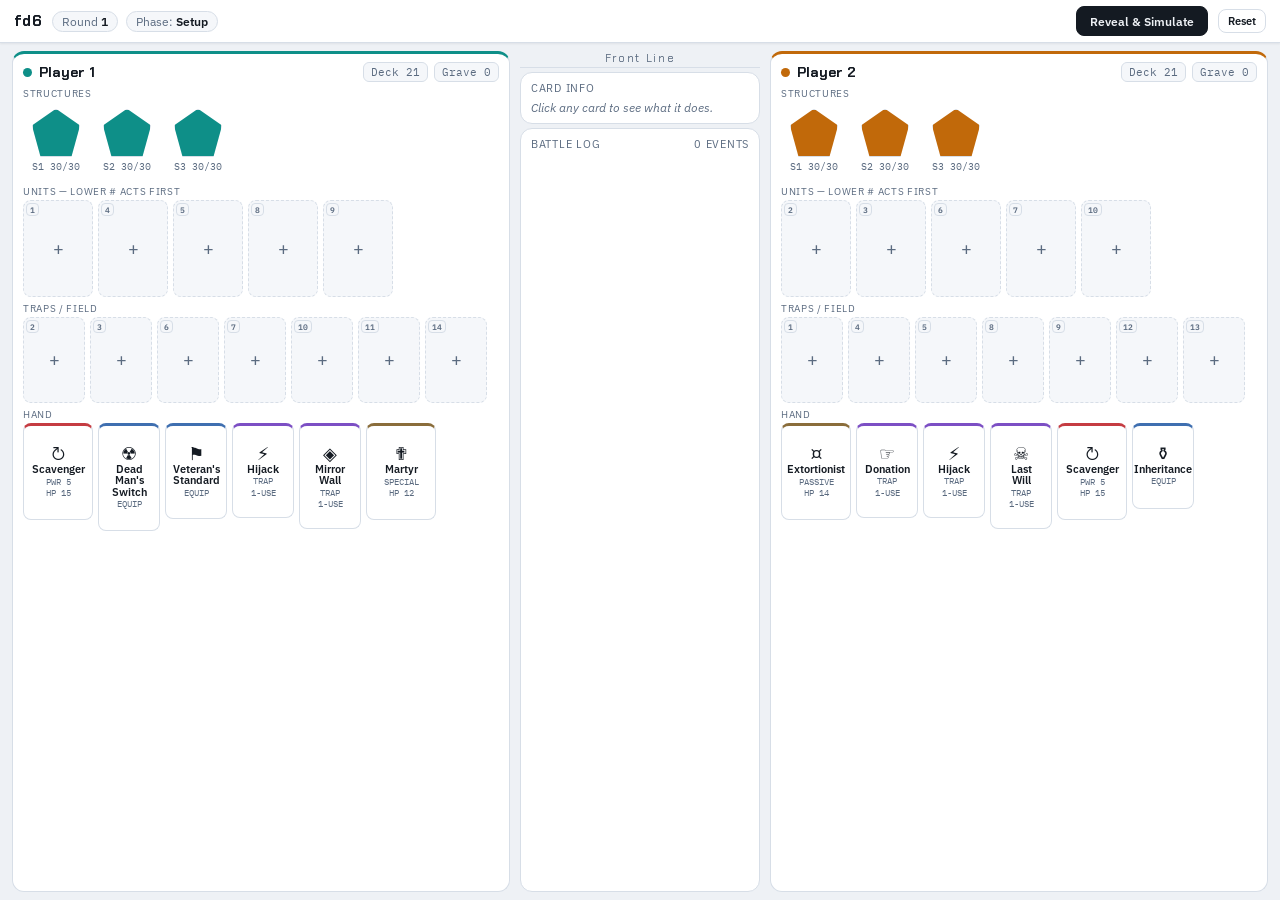
==== index.html @ 65b389ac "wip" ====
<!DOCTYPE html>
<html lang="en">
<head>
<meta charset="UTF-8">
<meta name="viewport" content="width=device-width, initial-scale=1.0">
<title>fd6</title>
<link rel="preconnect" href="https://fonts.gstatic.com" crossorigin>
<link rel="stylesheet" href="https://fonts.googleapis.com/css2?family=Chakra+Petch:wght@500;600;700&family=IBM+Plex+Sans:wght@400;500;600&family=IBM+Plex+Mono:wght@400;500;600&display=swap">
<style>
  :root{
    --bg:#eef1f5; --panel:#ffffff; --panel-2:#f5f7fa; --line:#d7dee7;
    --text:#141a22; --text-dim:#5b6b80;
    --p1:#0e8f88; --p1-bg:#e3f7f5;
    --p2:#c1690a; --p2-bg:#fdf0e2;
    --danger:#c53c42; --heal:#2f9e52; --trap:#7c4fc4;
    --equip:#3f6fb0; --special:#8a6d3b;
    --shadow:0 1px 2px rgba(20,26,34,.07);
    color-scheme: light dark;
  }
  @media (prefers-color-scheme: dark){
    :root:not([data-theme="light"]){
      --bg:#0b0f14; --panel:#121821; --panel-2:#1a2230; --line:#2a3446;
      --text:#e8edf4; --text-dim:#8fa0b8;
      --p1:#4fd1c5; --p1-bg:#12302e;
      --p2:#f0a35a; --p2-bg:#3a2716;
      --danger:#ff7373; --heal:#7ee08a; --trap:#c79bfa;
      --equip:#7fb0ff; --special:#e0b989;
      --shadow:0 1px 3px rgba(0,0,0,.45);
    }
  }
  :root[data-theme="dark"]{
    --bg:#0b0f14; --panel:#121821; --panel-2:#1a2230; --line:#2a3446;
    --text:#e8edf4; --text-dim:#8fa0b8;
    --p1:#4fd1c5; --p1-bg:#12302e;
    --p2:#f0a35a; --p2-bg:#3a2716;
    --danger:#ff7373; --heal:#7ee08a; --trap:#c79bfa;
    --equip:#7fb0ff; --special:#e0b989;
    --shadow:0 1px 3px rgba(0,0,0,.45);
  }

  *{box-sizing:border-box;}
  html,body{ margin:0; padding:0; height:100%; overflow:hidden; }
  body{
    background:var(--bg); color:var(--text);
    font-family:'IBM Plex Sans', system-ui, sans-serif;
    display:flex; flex-direction:column;
  }
  .mono{ font-family:'IBM Plex Mono', ui-monospace, monospace; }
  .display{ font-family:'Chakra Petch', system-ui, sans-serif; }

  button{ font-family:inherit; }
  button:focus-visible, .card:focus-visible, .slot:focus-visible, summary:focus-visible{
    outline:2px solid var(--p1); outline-offset:2px;
  }

  /* ---------- Topbar ---------- */
  .topbar{
    flex:0 0 auto;
    background:var(--panel); border-bottom:1px solid var(--line);
    padding:6px 14px; box-shadow:var(--shadow);
  }
  .topbar-inner{
    max-width:1300px; margin:0 auto; display:flex; align-items:center;
    gap:10px; flex-wrap:wrap;
  }
  .brand{ font-family:'Chakra Petch',sans-serif; font-weight:700; font-size:.95rem; letter-spacing:.02em; white-space:nowrap; }
  .brand small{ display:none; }
  .status{ display:flex; align-items:center; gap:8px; flex-wrap:wrap; font-size:.72rem; color:var(--text-dim); }
  .status b{ color:var(--text); font-weight:600; }
  .pill{
    border:1px solid var(--line); border-radius:999px; padding:2px 9px;
    background:var(--panel-2); white-space:nowrap;
  }
  .progress-wrap{ width:100px; height:5px; border-radius:999px; background:var(--panel-2); border:1px solid var(--line); overflow:hidden; }
  .progress-fill{ height:100%; background:linear-gradient(90deg,var(--p1),var(--p2)); width:0%; transition:width .12s linear; }
  .spacer{ flex:1 1 auto; }
  .btn{
    font-weight:600; font-size:.78rem; padding:6px 13px; border-radius:8px;
    border:1px solid var(--line); background:var(--panel-2); color:var(--text); cursor:pointer;
  }
  .btn:hover:not(:disabled){ border-color:var(--p1); }
  .btn:disabled{ opacity:.5; cursor:default; }
  .btn.primary{ background:var(--text); color:var(--bg); border-color:var(--text); }
  .btn.ghost{ background:transparent; }
  .btn.small{ padding:4px 9px; font-size:.68rem; }

  /* ---------- Layout ---------- */
  .battlefield{
    flex:1 1 auto; min-height:0; max-width:1300px; width:100%; margin:0 auto;
    padding:8px 12px; display:flex; gap:10px;
  }

  .panel{
    flex:1 1 0; min-width:0; min-height:0;
    background:var(--panel); border:1px solid var(--line); border-radius:12px;
    padding:8px 10px; display:flex; flex-direction:column; gap:5px;
    border-top:3px solid var(--line); overflow:hidden;
  }
  .panel.p1{ border-top-color:var(--p1); }
  .panel.p2{ border-top-color:var(--p2); }

  .panel-head{ flex:0 0 auto; position:relative; display:flex; align-items:center; justify-content:space-between; gap:8px; }
  .panel-title{ font-family:'Chakra Petch',sans-serif; font-weight:700; font-size:.88rem; display:flex; align-items:center; gap:7px; }
  .dot{ width:9px; height:9px; border-radius:50%; display:inline-block; flex:0 0 auto; }
  .panel.p1 .dot{ background:var(--p1); } .panel.p2 .dot{ background:var(--p2); }
  .pile-pills{ display:flex; gap:6px; font-size:.68rem; }
  .pile-pill{ border:1px solid var(--line); border-radius:6px; padding:2px 7px; background:var(--panel-2); cursor:pointer; color:var(--text-dim); }
  .pile-pill:hover{ color:var(--text); }
  .grave-list{
    position:absolute; top:100%; right:0; margin-top:4px; z-index:15;
    display:flex; flex-wrap:wrap; gap:4px; max-width:200px;
    background:var(--panel); border:1px solid var(--line); border-radius:8px;
    padding:6px; box-shadow:var(--shadow);
  }
  .grave-chip{ width:20px; height:20px; display:flex; align-items:center; justify-content:center; border-radius:4px; background:var(--panel-2); border:1px solid var(--line); opacity:.7; font-size:.85rem; }

  /* Cards are sized by width (see --card-w / --trap-w), so each section is as tall as its content.
     The hand takes whatever height is left and wraps onto more lines instead of scrolling sideways. */
  .panel{ --card-w:70px; --trap-w:62px; --structure-w:66px; }
  .section{ flex:0 0 auto; display:flex; flex-direction:column; gap:2px; }
  .sec-hand{ flex:1 1 auto; min-height:0; }
  .row-label{ flex:0 0 auto; font-size:.6rem; text-transform:uppercase; letter-spacing:.07em; color:var(--text-dim); }
  .row{ display:flex; flex-wrap:wrap; align-items:flex-start; align-content:flex-start; gap:5px; }
  .row.hand-row{ flex:1 1 auto; min-height:0; overflow-y:auto; }
  /* Traps / Field always holds exactly 7 slots: shrink them to fit the row rather than scroll. */
  .row.zone-row{ flex-wrap:nowrap; }
  .row.zone-row > .card, .row.zone-row > .slot{ flex:1 1 0; min-width:0; max-width:var(--trap-w); }

  /* structures */
  .structure{ width:var(--structure-w); aspect-ratio:.85; display:flex; flex-direction:column; align-items:center; justify-content:center; gap:3px; }
  .structure-shape{
    position:relative; height:62%; aspect-ratio:1;
    clip-path:polygon(50% 0%, 100% 35%, 82% 100%, 18% 100%, 0% 35%);
    background:var(--panel-2); overflow:hidden; border:1px solid var(--line);
  }
  .panel.p1 .structure-fill{ background:var(--p1); }
  .panel.p2 .structure-fill{ background:var(--p2); }
  .structure-fill{ position:absolute; left:0; right:0; bottom:0; transition:height .3s ease; }
  .structure.dead .structure-shape{ opacity:.3; }
  .structure-hp{ font-size:clamp(7px,1.15vh,10px); color:var(--text-dim); white-space:nowrap; }
  .structure.dead .structure-hp{ color:var(--danger); font-weight:600; }

  /* slots + cards */
  .slot{
    width:var(--card-w); aspect-ratio:.72; border-radius:8px; border:1.5px dashed var(--line);
    display:flex; align-items:center; justify-content:center; color:var(--text-dim);
    font-size:1.1rem; cursor:default; background:var(--panel-2); flex:0 0 auto; position:relative;
  }
  .prio-badge{
    position:absolute; top:2px; left:2px; min-width:13px; height:13px; padding:0 3px; border-radius:4px;
    font-size:8px; font-weight:600; line-height:13px; text-align:center;
    background:var(--panel-2); border:1px solid var(--line); color:var(--text-dim); z-index:2;
  }
  .card .prio-badge{ background:var(--bg); }
  .slot.trap-slot{ width:var(--trap-w); }
  .slot.valid-target{ border-color:var(--p1); background:var(--p1-bg); cursor:pointer; color:var(--p1); }
  .panel.p2 .slot.valid-target{ border-color:var(--p2); background:var(--p2-bg); color:var(--p2); }

  .card{
    width:var(--card-w); aspect-ratio:.72; flex:0 0 auto; border-radius:8px; border:1.5px solid var(--line);
    background:var(--panel); padding:4% 3%; display:flex; flex-direction:column;
    align-items:center; justify-content:flex-start; gap:2%; text-align:center; cursor:pointer; position:relative; user-select:none;
    transition:transform .12s ease, box-shadow .12s ease;
  }
  .card.trap-card{ width:var(--trap-w); }
  .card.cattack{ border-top:3px solid var(--danger); }
  .card.cheal{ border-top:3px solid var(--heal); }
  .card.ctrap{ border-top:3px solid var(--trap); }
  .card.cequip{ border-top:3px solid var(--equip); }
  .card.cspecial{ border-top:3px solid var(--special); }
  .card .icon{ font-size:clamp(11px,2vh,18px); line-height:1; }
  .card .name{ font-size:clamp(7px,1.35vh,10.5px); font-weight:600; line-height:1.1; }
  .card .stat{ font-size:clamp(6px,1.05vh,9px); color:var(--text-dim); line-height:1.15; }
  .card.selectable:hover{ transform:translateY(-3px); box-shadow:var(--shadow); }
  .card.is-selected{ transform:translateY(-5px); box-shadow:0 3px 10px rgba(0,0,0,.15); }
  .panel.p1 .card.is-selected{ border-color:var(--p1); box-shadow:0 0 0 2px var(--p1-bg), 0 3px 10px rgba(0,0,0,.1); }
  .panel.p2 .card.is-selected{ border-color:var(--p2); box-shadow:0 0 0 2px var(--p2-bg), 0 3px 10px rgba(0,0,0,.1); }
  .card.placed{ cursor:pointer; }
  .card.dim{ opacity:.55; }
  .card.valid-target{ box-shadow:0 0 0 2px var(--p1) inset; }
  .panel.p2 .card.valid-target{ box-shadow:0 0 0 2px var(--p2) inset; }
  .card.next-actor{ animation:next-pulse 1.1s ease-in-out infinite; }
  .panel.p1 .card.next-actor{ --next-color:var(--p1); }
  .panel.p2 .card.next-actor{ --next-color:var(--p2); }
  @keyframes next-pulse{
    0%,100%{ box-shadow:0 0 0 2px var(--next-color); }
    50%{ box-shadow:0 0 0 4px var(--next-color), 0 0 12px var(--next-color); }
  }
  .next-tag{
    position:absolute; bottom:3px; left:50%; transform:translateX(-50%);
    font-family:'Chakra Petch',sans-serif; font-weight:700; font-size:7px; letter-spacing:.08em;
    padding:1px 5px; border-radius:999px; background:var(--next-color); color:var(--bg); z-index:2;
  }
  .next-pill.p1{ border-color:var(--p1); color:var(--p1); } .next-pill.p1 b{ color:var(--p1); }
  .next-pill.p2{ border-color:var(--p2); color:var(--p2); } .next-pill.p2 b{ color:var(--p2); }
  .activate-btn{
    font-family:'Chakra Petch',sans-serif; font-weight:700; font-size:clamp(7px,1.15vh,9px); letter-spacing:.06em; text-transform:uppercase;
    padding:1px 7px; border-radius:999px; border:1px solid var(--text); background:var(--text); color:var(--bg);
    cursor:pointer; line-height:1.3; z-index:2; animation:next-pulse 1.4s ease-in-out infinite; --next-color:var(--special);
  }
  .activate-btn:hover{ filter:brightness(1.15); }
  .equip-badge{
    position:absolute; top:2px; right:2px; width:14px; height:14px; border-radius:50%;
    background:var(--equip); color:#fff; font-size:9px; display:flex; align-items:center;
    justify-content:center; line-height:1; z-index:2;
  }

  .hp-bar{ width:100%; height:3px; border-radius:999px; background:var(--panel-2); overflow:hidden; margin-top:1px; flex:0 0 auto; }
  .hp-fill{ height:100%; background:var(--heal); transition:width .2s ease; }
  .hp-fill.low{ background:var(--danger); }
  .charge-bar{ width:100%; height:2.5px; border-radius:999px; background:var(--panel-2); overflow:hidden; flex:0 0 auto; }
  .panel.p1 .charge-fill{ background:var(--p1); }
  .panel.p2 .charge-fill{ background:var(--p2); }
  .charge-fill{ height:100%; width:0%; }

  /* center column */
  .center-col{ flex:0 0 clamp(170px,20vw,240px); min-height:0; display:flex; flex-direction:column; gap:4px; }
  .center-label{
    flex:0 0 auto; text-align:center; font-family:'Chakra Petch',sans-serif; font-size:.68rem;
    color:var(--text-dim); letter-spacing:.15em; padding-bottom:2px; border-bottom:1px solid var(--line);
  }

  /* card inspector */
  .inspector{
    flex:0 0 auto; background:var(--panel); border:1px solid var(--line); border-radius:12px;
    padding:8px 10px; display:flex; flex-direction:column; gap:5px; font-size:.74rem;
  }
  .inspector-head{ display:flex; justify-content:space-between; align-items:center; font-size:.66rem; text-transform:uppercase; letter-spacing:.07em; color:var(--text-dim); }
  .inspector-empty{ color:var(--text-dim); font-size:.72rem; font-style:italic; }
  .inspector-title{ display:flex; align-items:center; gap:8px; }
  .inspector-icon{ font-size:1.4rem; line-height:1; width:1.6rem; text-align:center; }
  .inspector-name{ font-family:'Chakra Petch',sans-serif; font-weight:700; font-size:.95rem; line-height:1.1; }
  .inspector-type{ font-size:.62rem; text-transform:uppercase; letter-spacing:.08em; color:var(--text-dim); }
  .inspector.cattack .inspector-type{ color:var(--danger); }
  .inspector.cheal .inspector-type{ color:var(--heal); }
  .inspector.ctrap .inspector-type{ color:var(--trap); }
  .inspector.cequip .inspector-type{ color:var(--equip); }
  .inspector.cspecial .inspector-type{ color:var(--special); }
  .inspector-stats{ display:flex; flex-wrap:wrap; gap:4px; }
  .inspector-stat{ font-size:.66rem; padding:2px 6px; border-radius:999px; background:var(--panel-2); border:1px solid var(--line); }
  .inspector-effect{ line-height:1.35; }
  .inspector-live{ border-top:1px dashed var(--line); padding-top:5px; color:var(--text-dim); font-size:.68rem; line-height:1.35; }
  .inspector-close{ background:none; border:none; color:var(--text-dim); cursor:pointer; font-size:.8rem; padding:0 2px; line-height:1; }
  .inspector-close:hover{ color:var(--text); }
  .grave-chip{ cursor:pointer; }

  /* log */
  .log-panel{
    flex:1 1 auto; min-height:0;
    background:var(--panel); border:1px solid var(--line); border-radius:12px;
    padding:8px 10px; display:flex; flex-direction:column; gap:4px;
  }
  .log-head{ flex:0 0 auto; display:flex; justify-content:space-between; align-items:center; font-size:.66rem; text-transform:uppercase; letter-spacing:.07em; color:var(--text-dim); }
  .log-body{ flex:1 1 auto; min-height:0; overflow-y:auto; display:flex; flex-direction:column; gap:3px; font-size:.72rem; }
  .log-line{ padding:1px 0; }
  .log-line.attack{ color:var(--danger); }
  .log-line.heal{ color:var(--heal); }
  .log-line.trap{ color:var(--trap); font-weight:600; }
  .log-line.destroy{ color:var(--text-dim); font-style:italic; }
  .log-line.idle{ color:var(--text-dim); opacity:.75; }
  .log-line.meta{ color:var(--text-dim); border-top:1px dashed var(--line); padding-top:4px; margin-top:2px; }
  .log-line.win{ color:var(--text); font-weight:700; }
  .log-line .t{ color:var(--text-dim); margin-right:4px; }

  .overlay{
    position:fixed; inset:0; background:rgba(11,15,20,.55); display:flex;
    align-items:center; justify-content:center; z-index:50; padding:16px;
  }
  .overlay-card{
    background:var(--panel); border:1px solid var(--line); border-radius:14px;
    padding:28px 24px; text-align:center; max-width:340px; box-shadow:0 10px 40px rgba(0,0,0,.3);
  }
  .overlay-card h2{ font-family:'Chakra Petch',sans-serif; margin:0 0 6px; font-size:1.4rem; }
  .overlay-card p{ color:var(--text-dim); margin:0 0 16px; font-size:.85rem; }

  [hidden]{ display:none !important; }

  @media (max-width:760px){
    html,body{ overflow-y:auto; }
    .battlefield{ flex-direction:column; overflow-y:auto; }
    .panel{ flex:0 0 auto; max-height:none; }
    .row.hand-row{ overflow-y:visible; }
    .center-col{ flex:0 0 auto; order:3; height:320px; }
  }
</style>
</head>
<body>

<header class="topbar">
  <div class="topbar-inner">
    <div class="brand">fd6<small>hotseat TCG battle-sim prototype</small></div>
    <div class="status">
      <span class="pill">Round <b id="roundLabel">1</b></span>
      <span class="pill" id="phasePill">Phase: <b id="phaseLabel">Setup</b></span>
      <span class="pill mono" id="tickPill" hidden>Tick <b id="tickLabel">0</b>/60</span>
      <span class="pill next-pill" id="nextPill" hidden>Next: <b id="nextLabel"></b></span>
      <div class="progress-wrap" id="progressWrap" hidden><div class="progress-fill" id="progressFill"></div></div>
    </div>
    <div class="spacer"></div>
    <button class="btn primary" id="mainActionBtn">Reveal &amp; Simulate</button>
    <button class="btn ghost small" id="resetBtn">Reset</button>
  </div>
</header>

<div class="battlefield">
  <div class="panel p1" id="panel-0">
    <div class="panel-head">
      <div class="panel-title"><span class="dot"></span><span id="name-0"></span></div>
      <div class="pile-pills">
        <span class="pile-pill mono" id="deck-0"></span>
        <span class="pile-pill mono" id="grave-0"></span>
      </div>
      <div id="graveList-0" class="grave-list" hidden></div>
    </div>
    <div class="section sec-structures">
      <div class="row-label">Structures</div>
      <div class="row" id="structures-0"></div>
    </div>
    <div class="section sec-units">
      <div class="row-label">Units</div>
      <div class="row" id="units-0"></div>
    </div>
    <div class="section sec-traps">
      <div class="row-label">Traps / Field</div>
      <div class="row zone-row" id="traps-0"></div>
    </div>
    <div class="section sec-hand">
      <div class="row-label">Hand</div>
      <div class="row hand-row" id="hand-0"></div>
    </div>
  </div>

  <div class="center-col">
    <div class="center-label">Front Line</div>
    <div class="inspector" id="inspector">
      <div class="inspector-head"><span>Card Info</span><button class="inspector-close" id="inspectorClose" title="Clear" hidden>✕</button></div>
      <div id="inspectorBody"><div class="inspector-empty">Click any card to see what it does.</div></div>
    </div>
    <div class="log-panel">
      <div class="log-head"><span>Battle Log</span><span id="logCount">0 events</span></div>
      <div class="log-body" id="logBody"></div>
    </div>
  </div>

  <div class="panel p2" id="panel-1">
    <div class="panel-head">
      <div class="panel-title"><span class="dot"></span><span id="name-1"></span></div>
      <div class="pile-pills">
        <span class="pile-pill mono" id="deck-1"></span>
        <span class="pile-pill mono" id="grave-1"></span>
      </div>
      <div id="graveList-1" class="grave-list" hidden></div>
    </div>
    <div class="section sec-structures">
      <div class="row-label">Structures</div>
      <div class="row" id="structures-1"></div>
    </div>
    <div class="section sec-units">
      <div class="row-label">Units</div>
      <div class="row" id="units-1"></div>
    </div>
    <div class="section sec-traps">
      <div class="row-label">Traps / Field</div>
      <div class="row zone-row" id="traps-1"></div>
    </div>
    <div class="section sec-hand">
      <div class="row-label">Hand</div>
      <div class="row hand-row" id="hand-1"></div>
    </div>
  </div>
</div>

<div class="overlay" id="overlay" hidden>
  <div class="overlay-card">
    <h2 id="overlayTitle">Player 1 Wins</h2>
    <p id="overlaySub">All of Player 2's structures have fallen.</p>
    <button class="btn primary" id="overlayNewGame">New Game</button>
  </div>
</div>

<div class="overlay" id="choiceOverlay" hidden>
  <div class="overlay-card">
    <h2 id="choiceTitle">Choice</h2>
    <p id="choiceMessage"></p>
    <div id="choiceOptions" style="display:flex; flex-direction:column; gap:8px;"></div>
  </div>
</div>

<script>
(function(){
  "use strict";

  var CARD_DEFS = {
    attacker: { key:'attacker', type:'unit', unitType:'attacker', name:'Striker', icon:'⚔', power:10, hp:20, cooldown:20,
      effect:'Every 20 ticks, hits the nearest enemy unit, or a structure if none remain, for 10.' },
    healer:   { key:'healer',   type:'unit', unitType:'healer',   name:'Medic',   icon:'✚', heal:10,  hp:15, cooldown:20,
      effect:'Every 20 ticks, heals whichever own structure or unit is most wounded (by %) for 10.' },
    mirror:   { key:'mirror',   type:'trap', manualArm:true,      name:'Mirror Wall', icon:'◈',
      effect:'Dormant until you activate it during the battle. Once active, negates the next enemy attack on your side and destroys the unit that made it.' },

    gravedigger:  { key:'gravedigger',  type:'unit', unitType:'special', name:'Gravedigger',  icon:'Ω', hp:16, cooldown:20, startCharges:1, usesCharges:true,
      effect:'1 charge. When spent, fires once for every card in your graveyard, 4 damage each.' },
    undertaker:   { key:'undertaker',   type:'unit', unitType:'special', name:'Undertaker',   icon:'⛧', hp:14, cooldown:Infinity, usesCharges:true, activatable:true, activateCost:2,
      effect:'Gains 1 charge whenever one of your units dies. Activate whenever you like: spend 2 charges to return a unit card from your graveyard to hand.' },
    predator:     { key:'predator',     type:'unit', unitType:'attacker', name:'Predator',    icon:'♦', power:16, hp:18, cooldown:20,
      effect:'Powerful attacker (16 power). When it dies, its death throes hit every other unit on your side for 5.' },
    extortionist: { key:'extortionist', type:'unit', unitType:'passive', name:'Extortionist', icon:'¤', hp:14, cooldown:Infinity,
      effect:'Whenever the opponent activates a trap, continuous, or special ability, choose one of your cards to gain 1 charge.' },
    bodyguard:    { key:'bodyguard',    type:'unit', unitType:'passive', name:'Bodyguard',    icon:'⛨', hp:22, cooldown:Infinity,
      effect:'May redirect an attack aimed at another of your units or structures onto itself instead.' },
    scavenger:    { key:'scavenger',    type:'unit', unitType:'attacker', name:'Scavenger',   icon:'↻', power:5, hp:15, cooldown:20,
      effect:'Every 20 ticks, attacks for 5. Whenever any unit dies (either side), may take its unclaimed equip.' },
    parasite:     { key:'parasite',     type:'unit', unitType:'special', name:'Parasite',     icon:'☣', hp:8,  cooldown:20, usesCharges:true,
      effect:'Choose one of your other units as its host when placed. Mirrors every charge the host gains from then on.' },
    martyr:       { key:'martyr',       type:'unit', unitType:'special', name:'Martyr',      icon:'✟', hp:12, cooldown:Infinity, startCharges:1, usesCharges:true, activatable:true,
      effect:'1 charge. Activate it during the battle: give a target unit 2 charges, then Martyr destroys itself.' },
    loadedgun:    { key:'loadedgun',    type:'unit', unitType:'special', name:'Loaded Gun',   icon:'☍', hp:10, cooldown:Infinity, startCharges:3, usesCharges:true, activatable:true,
      effect:'3 charges. Fire it yourself at any point during the battle: spends 1 charge to deal 2 damage. Destroys itself at 0 charges.' },
    mimic:        { key:'mimic',        type:'unit', unitType:'special', name:'Mimic',        icon:'❖', hp:12, cooldown:20, startCharges:1, usesCharges:true,
      effect:"1 charge. Spend it to copy and immediately use another of your unit's action." },

    donation:          { key:'donation',          type:'trap', manualFire:true, name:'Donation',    icon:'☞',
      effect:"Activate it during the battle: gives your weakest unit to the opponent's board." },
    liquidator:        { key:'liquidator',        type:'trap', manualFire:true, name:'Liquidator', icon:'⚗',
      effect:"Activate it during the battle: choose one of your units to sacrifice, then another to receive 1 charge for every 5 HP it had." },
    mutualdestruction: { key:'mutualdestruction', type:'trap', name:'Mutual Destruction', icon:'⇄',
      effect:"The first time you're attacked, you and the opponent each pick a unit to swap control of, then both attack." },
    standoff:          { key:'standoff',          type:'trap', manualFire:true, name:'Standoff',    icon:'⚖',
      effect:"Activate it during the battle: both sides bid charges from their units; the higher bid draws 2 cards, both pay." },
    repossess:         { key:'repossess',         type:'trap', manualFire:true, name:'Repossess',          icon:'⇦',
      effect:"Activate it during the battle: reclaims a unit you originally owned from the opponent's board." },
    lastwill:          { key:'lastwill',          type:'trap', name:"Last Will",          icon:'☠',
      effect:'When one of your units would die, choose: save it at 1 HP, or let it die and draw 2 cards.' },
    hijack:            { key:'hijack',            type:'trap', name:'Hijack',             icon:'⚡',
      effect:"When the opponent activates a charge ability, spend 1 of your charges to redirect it onto their own unit." },
    cannibalize:       { key:'cannibalize',       type:'trap', manualFire:true, name:'Cannibalize', icon:'⌇',
      effect:"Activate it during the battle: choose one of your units to destroy, then another to receive all of its HP." },

    deathless:       { key:'deathless',       type:'equip', name:'Deathless',           icon:'♞',
      effect:'Equip. Destroys itself instead of letting the equipped unit die, once.' },
    veteranstandard: { key:'veteranstandard', type:'equip', name:"Veteran's Standard",  icon:'⚑',
      effect:"Equip. Equipped unit's attacks gain +1 power for every unit you've summoned this game." },
    battery:         { key:'battery',         type:'equip', name:'Battery',             icon:'⎔',
      effect:"Equip. Stores up to 3 of the equipped unit's charges; on death, dumps them into another unit." },
    deadmanswitch:   { key:'deadmanswitch',   type:'equip', name:"Dead Man's Switch",   icon:'☢',
      effect:'Equip. When the equipped unit dies, it immediately acts once more for free.' },
    inheritance:     { key:'inheritance',     type:'equip', name:'Inheritance',         icon:'⚱',
      effect:'Equip. When the equipped unit dies, moves itself (and its stored charges) to another of your units.' },

    blackbox: { key:'blackbox', type:'continuous', name:'Black Box', icon:'▣',
      effect:'Continuous. Gains a charge whenever one of your cards dies. At 3 charges, replays your last attack or heal.' }
  };
  var DECK_RECIPE = [
    ['attacker',1], ['healer',1], ['mirror',1],
    ['gravedigger',1], ['undertaker',1], ['predator',1], ['extortionist',1], ['bodyguard',1],
    ['scavenger',1], ['parasite',1], ['martyr',1], ['loadedgun',1], ['mimic',1],
    ['donation',1], ['liquidator',1], ['mutualdestruction',1], ['standoff',1], ['repossess',1],
    ['lastwill',1], ['hijack',1], ['cannibalize',1],
    ['deathless',1], ['veteranstandard',1], ['battery',1], ['deadmanswitch',1], ['inheritance',1],
    ['blackbox',1]
  ];
  var STRUCTURE_HP = 30, STRUCTURE_COUNT = 3, UNIT_SLOTS = 5, TRAP_SLOTS = 5, CONTINUOUS_SLOTS = 2;
  var PREDATOR_DEATH_AOE = 5;
  var INITIAL_HAND = 6, DRAW_PER_ROUND = 3, SIM_TICKS = 60;

  var cardUid = 0;
  function makeCard(key){
    var def = CARD_DEFS[key];
    var c = { uid: 'c' + (cardUid++) };
    for (var k in def) c[k] = def[k];
    return c;
  }
  function shuffle(arr){
    for (var i = arr.length - 1; i > 0; i--){
      var j = Math.floor(Math.random() * (i + 1));
      var tmp = arr[i]; arr[i] = arr[j]; arr[j] = tmp;
    }
    return arr;
  }
  function buildDeck(){
    var deck = [];
    DECK_RECIPE.forEach(function(pair){
      for (var i = 0; i < pair[1]; i++) deck.push(makeCard(pair[0]));
    });
    return shuffle(deck);
  }
  function newPlayer(name){
    return {
      name: name,
      deck: buildDeck(),
      hand: [],
      grave: [],
      summonCount: 0,
      lastAction: null,
      structures: Array.from({length:STRUCTURE_COUNT}, function(){ return {hp:STRUCTURE_HP, maxHp:STRUCTURE_HP, alive:true}; }),
      units: new Array(UNIT_SLOTS).fill(null),
      traps: new Array(TRAP_SLOTS).fill(null),
      continuous: new Array(CONTINUOUS_SLOTS).fill(null)
    };
  }
  function drawCards(p, n){
    for (var i = 0; i < n; i++){
      if (p.deck.length === 0) return;
      p.hand.push(p.deck.pop());
    }
  }

  var state = null;
  var lastHandUids = [new Set(), new Set()];
  var reduceMotion = false;
  try { reduceMotion = window.matchMedia('(prefers-reduced-motion: reduce)').matches; } catch (e){}

  function animateDraw(cardEl, side, order){
    if (reduceMotion || !cardEl.animate) return;
    var deckEl = document.getElementById('deck-' + side);
    if (!deckEl) return;
    var deckRect = deckEl.getBoundingClientRect();
    var cardRect = cardEl.getBoundingClientRect();
    var dx = (deckRect.left + deckRect.width / 2) - (cardRect.left + cardRect.width / 2);
    var dy = (deckRect.top + deckRect.height / 2) - (cardRect.top + cardRect.height / 2);
    try {
      cardEl.animate([
        { transform: 'translate(' + dx + 'px,' + dy + 'px) scale(.3) rotate(-10deg)', opacity: 0, offset: 0 },
        { transform: 'translate(' + (dx * 0.12) + 'px,' + (dy * 0.12) + 'px) scale(1.06) rotate(3deg)', opacity: 1, offset: 0.72 },
        { transform: 'translate(0,0) scale(1) rotate(0deg)', opacity: 1, offset: 1 }
      ], { duration: 420, delay: order * 70, easing: 'cubic-bezier(.22,.85,.28,1)', fill: 'both' });
    } catch (e){}
  }

  function freshState(){
    var s = {
      round: 1, phase: 'setup', tick: 0,
      selected: null, attaching: null, inspected: null, winner: null, log: [], graveOpen: [false,false],
      pendingChoice: null, tickQueue: [], tickQueuePos: 0,
      players: [newPlayer('Player 1'), newPlayer('Player 2')]
    };
    s.players.forEach(function(p){ drawCards(p, INITIAL_HAND); });
    return s;
  }

  function addLog(text, type){
    state.log.push({ text:text, type:type });
    if (state.log.length > 300) state.log.shift();
  }

  // ---------- Simulation ----------
  function startSimulation(){
    if (state.phase !== 'setup') return;
    state.phase = 'simulating';
    state.tick = 0;
    state.selected = null;
    state.attaching = null;
    addLog('Round ' + state.round + ': boards revealed. Battle begins. Press Step to advance.', 'meta');
    render();
  }

  // ---------- Slot priority ----------
  // Every slot has a priority number; lower acts first when actions tie on the same tick. Numbers are
  // dealt snake-draft style: the side that is "first" gets 1,4,5,8,9,... and the other gets 2,3,6,7,10,...
  // One side is first for unit slots and second for trap/field slots; the other side is the reverse.
  // Which side is first for units swaps each round.
  function oddSide(){ return (state.round + 1) % 2; }

  function snakeNumber(pos, first){
    var odd = pos % 2 === 1;
    return first ? (2 * pos + 1 + (odd ? 1 : 0)) : (2 * pos + 2 - (odd ? 1 : 0));
  }

  function slotPriority(side, zone, idx){
    var unitsFirst = side === oddSide();
    if (zone === 'unit') return snakeNumber(idx, unitsFirst);
    var pos = zone === 'trap' ? idx : TRAP_SLOTS + idx;
    return snakeNumber(pos, !unitsFirst);
  }

  // Actors scheduled for tick t, ordered by slot priority.
  function queueForTick(t){
    var queue = [];
    for (var side = 0; side < 2; side++){
      var player = state.players[side];
      for (var i = 0; i < player.units.length; i++){
        var u = player.units[i];
        if (u && u.alive && isFinite(u.card.cooldown) && t % u.card.cooldown === 0) queue.push({ side: side, idx: i, prio: slotPriority(side, 'unit', i) });
      }
      for (var j = 0; j < player.continuous.length; j++){
        var cc = player.continuous[j];
        if (cc && cc.card.key === 'blackbox' && (cc.charges || 0) >= 3) queue.push({ side: side, continuousIdx: j, prio: slotPriority(side, 'continuous', j) });
      }
    }
    queue.sort(function(a, b){ return a.prio - b.prio; });
    return queue;
  }

  function buildTickQueue(){
    state.tickQueue = queueForTick(++state.tick);
    state.tickQueuePos = 0;
  }

  // The action the next Step click will resolve: the rest of the current tick's queue, or the first
  // actor of the next tick that has one. Null when nothing is left this round or a choice is pending.
  function peekNextActor(){
    if (state.phase !== 'simulating' || state.pendingChoice) return null;
    if (state.tickQueue && state.tickQueuePos < state.tickQueue.length){
      var item = state.tickQueue[state.tickQueuePos];
      return { side: item.side, idx: item.idx, continuousIdx: item.continuousIdx, tick: state.tick };
    }
    for (var t = state.tick + 1; t <= SIM_TICKS; t++){
      var q = queueForTick(t);
      if (q.length) return { side: q[0].side, idx: q[0].idx, continuousIdx: q[0].continuousIdx, tick: t };
    }
    return null;
  }

  function processQueueItem(item){
    if (item.continuousIdx !== undefined) return resolveBlackBox(item.side, item.continuousIdx);
    var u = state.players[item.side].units[item.idx];
    if (!u || !u.alive) return undefined;
    return performAction(item.side, item.idx, u, state.tick);
  }

  // Processes exactly one queued action from the current tick, then does the end-of-queue
  // bookkeeping (game over / end of round). Remaining actions wait for the next Step click.
  function drainQueue(){
    if (state.manualPause){ state.manualPause = false; render(); return; }
    if (state.tickQueuePos < state.tickQueue.length){
      var item = state.tickQueue[state.tickQueuePos++];
      var result = processQueueItem(item);
      if (state.phase === 'gameOver' || result === 'PAUSED'){ render(); return; }
    }
    render();
    if (state.tickQueuePos >= state.tickQueue.length && state.tick >= SIM_TICKS) endSimulation();
  }

  function stepOnce(){
    if (state.phase !== 'simulating' || state.pendingChoice) return;
    if (state.tickQueue && state.tickQueuePos < state.tickQueue.length){
      drainQueue();
      return;
    }
    while (state.phase === 'simulating' && !state.pendingChoice){
      if (state.tick >= SIM_TICKS){ endSimulation(); return; }
      buildTickQueue();
      if (state.tickQueue.length > 0){ drainQueue(); return; }
      render(); // keep the tick counter live while silently skipping ticks with no scheduled actions
    }
  }

  function pauseForChoice(config){
    state.pendingChoice = config;
    render();
  }

  function consumeTrap(side, idx){
    var p = state.players[side];
    if (!p.traps[idx]) return;
    p.grave.push(p.traps[idx].card);
    p.traps[idx] = null;
  }

  function findOtherLivingUnit(player, excludeIdx){
    for (var i = 0; i < player.units.length; i++){
      if (i !== excludeIdx && player.units[i] && player.units[i].alive) return i;
    }
    return -1;
  }

  function findWeakestUnit(player, excludeIdx){
    var bestIdx = -1, bestPct = Infinity;
    player.units.forEach(function(u, i){
      if (i === excludeIdx || !u || !u.alive) return;
      var pct = u.hp / u.maxHp;
      if (pct < bestPct){ bestPct = pct; bestIdx = i; }
    });
    return bestIdx;
  }

  function findStrongestUnit(player, excludeIdx){
    var bestIdx = -1, bestHp = -1;
    player.units.forEach(function(u, i){
      if (i === excludeIdx || !u || !u.alive) return;
      if (u.hp > bestHp){ bestHp = u.hp; bestIdx = i; }
    });
    return bestIdx;
  }

  function findLivingScavengerNoEquip(preferredSide){
    var order = [preferredSide, 1 - preferredSide];
    for (var oi = 0; oi < order.length; oi++){
      var s = order[oi], p = state.players[s];
      for (var i = 0; i < p.units.length; i++){
        var uu = p.units[i];
        if (uu && uu.alive && uu.card.key === 'scavenger' && !uu.equip) return { side: s, idx: i };
      }
    }
    return null;
  }

  function findLivingBodyguardSlot(player){
    for (var i = 0; i < player.units.length; i++){
      if (player.units[i] && player.units[i].alive && player.units[i].card.key === 'bodyguard') return i;
    }
    return -1;
  }

  // Charges are pooled across a player's living units (see tryHijack): these helpers read and spend that pool.
  function totalCharges(player){
    var sum = 0;
    player.units.forEach(function(u){ if (u && u.alive) sum += (u.charges || 0); });
    return sum;
  }

  function spendCharges(player, amount){
    for (var i = 0; i < player.units.length && amount > 0; i++){
      var u = player.units[i];
      if (!u || !u.alive || !(u.charges > 0)) continue;
      var take = Math.min(u.charges, amount);
      u.charges -= take;
      amount -= take;
    }
  }

  // Prefers a unit that can actually spend charges; otherwise any living unit can hold them for Hijack / Standoff.
  function findChargeRecipient(player, excludeIdx){
    for (var i = 0; i < player.units.length; i++){
      var u = player.units[i];
      if (i !== excludeIdx && u && u.alive && u.card.usesCharges) return i;
    }
    return findOtherLivingUnit(player, excludeIdx);
  }

  // Used only inside tryHijack, which is deep in synchronous attack/heal resolution and can't pause for a choice.
  function chargeExtortion(activatingSide){
    var other = 1 - activatingSide;
    var op = state.players[other];
    var count = 0;
    op.units.forEach(function(u){ if (u && u.alive && u.card.key === 'extortionist') count++; });
    for (var i = 0; i < count; i++){
      var idx = findChargeRecipient(op, -1);
      if (idx === -1) return;
      gainCharges(other, idx, 1);
      addLog(op.name + "'s Extortionist extracts 1 charge for " + op.units[idx].card.name + '.', 'trap');
    }
  }

  // Lets the Extortionist's owner pick which of their units gets the charge. Calls next() once resolved
  // (synchronously if no Extortionist is out) and returns 'PAUSED' if it opened a choice modal.
  function chargeExtortionChoice(activatingSide, next){
    var other = 1 - activatingSide;
    var op = state.players[other];
    var hasExtortionist = op.units.some(function(u){ return u && u.alive && u.card.key === 'extortionist'; });
    if (!hasExtortionist) return next();
    var targets = [];
    op.units.forEach(function(u, i){ if (u && u.alive) targets.push(i); });
    if (targets.length === 0) return next();
    var unitLabel = function(i){ var u = op.units[i]; return u.card.name + ' (' + u.hp + '/' + u.maxHp + ' HP)'; };
    pauseForChoice({
      title: 'Extortionist',
      message: op.name + ', choose which of your cards gains 1 charge from Extortionist.',
      options: targets.map(function(i){
        return { label: unitLabel(i), onClick: function(){
          gainCharges(other, i, 1);
          addLog(op.name + "'s Extortionist extracts 1 charge for " + op.units[i].card.name + '.', 'trap');
          var result = next();
          if (result !== 'PAUSED') drainQueue();
        }};
      })
    });
    return 'PAUSED';
  }

  function gainCharges(side, slotIdx, amount){
    var p = state.players[side];
    var u = p.units[slotIdx];
    if (!u) return;
    u.charges = (u.charges || 0) + amount;
    p.units.forEach(function(par, i){
      if (par && par.alive && par.card.key === 'parasite' && par.hostSlot === slotIdx) par.charges = (par.charges || 0) + amount;
    });
    if (u.equip && u.equip.card.key === 'battery') u.equip.storedCharges = Math.min(3, (u.equip.storedCharges || 0) + amount);
  }

  // ---------- Death handling ----------
  function destroyUnit(side, idx, opts){
    opts = opts || {};
    var p = state.players[side];
    var u = p.units[idx];
    if (!u) return;
    var card = u.card;

    if (u.equip && u.equip.card.key === 'deathless'){
      p.grave.push(u.equip.card);
      u.equip = null;
      addLog(p.name + "'s Deathless shatters, saving " + card.name + '.', 'trap');
      return;
    }
    if (u.equip && u.equip.card.key === 'inheritance'){
      var heirIdx = findOtherLivingUnit(p, idx);
      if (heirIdx !== -1){
        p.units[heirIdx].equip = u.equip;
        addLog(u.equip.card.name + ' passes on to ' + p.units[heirIdx].card.name + '.', 'meta');
      } else {
        p.grave.push(u.equip.card);
      }
      u.equip = null;
    }
    if (u.equip && u.equip.card.key === 'deadmanswitch'){
      var dmsCard = u.equip.card;
      u.equip = null;
      forcePerformAction(side, idx, u, state.tick);
      p.grave.push(dmsCard);
    }
    if (u.equip && u.equip.card.key === 'battery'){
      var stored = u.equip.storedCharges || 0;
      var batCard = u.equip.card;
      u.equip = null;
      if (stored > 0){
        var otherIdx = findOtherLivingUnit(p, idx);
        if (otherIdx !== -1) p.units[otherIdx].charges = (p.units[otherIdx].charges || 0) + stored;
      }
      p.grave.push(batCard);
    }
    if (u.equip){
      var eqCard = u.equip.card;
      u.equip = null;
      var scav = findLivingScavengerNoEquip(side);
      if (scav){
        state.players[scav.side].units[scav.idx].equip = { card: eqCard, storedCharges: 0 };
        addLog(state.players[scav.side].name + "'s Scavenger claims " + eqCard.name + '.', 'meta');
      } else {
        p.grave.push(eqCard);
      }
    }

    p.grave.push(card);
    p.units[idx] = null;

    p.units.forEach(function(uu){ if (uu && uu.alive && uu.card.key === 'undertaker') uu.charges = (uu.charges || 0) + 1; });
    p.continuous.forEach(function(cc){ if (cc && cc.card.key === 'blackbox') cc.charges = (cc.charges || 0) + 1; });
    p.units.forEach(function(uu){ if (uu && uu.alive && uu.card.key === 'parasite' && uu.hostSlot === idx) uu.hostSlot = null; });

    if (card.key === 'predator'){
      addLog(p.name + "'s Predator lashes out as it dies, hitting its own side for " + PREDATOR_DEATH_AOE + '.', 'attack');
      p.units.forEach(function(uu, i){
        if (!uu || !uu.alive) return;
        uu.hp -= PREDATOR_DEATH_AOE;
        addLog(p.name + "'s " + uu.card.name + ' takes ' + PREDATOR_DEATH_AOE + ' from the death throes.', 'attack');
        if (uu.hp <= 0) destroyUnit(side, i, {});
      });
    }
  }

  function forcePerformAction(side, idx, u, t){
    var card = u.card;
    var selfPlayer = state.players[side];
    if (card.unitType === 'attacker'){
      var power = card.power;
      if (u.equip && u.equip.card.key === 'veteranstandard') power += selfPlayer.summonCount;
      resolveAttackHit(side, 1 - side, power, selfPlayer.name + "'s " + card.name + " (Dead Man's Switch)", t);
    } else if (card.unitType === 'healer'){
      var best = findHealTarget(selfPlayer);
      if (best) applyHeal(selfPlayer, best, card.heal, selfPlayer.name + "'s " + card.name + " (Dead Man's Switch)", t);
    } else if (card.key === 'gravedigger'){
      var graveCount = selfPlayer.grave.length;
      for (var k = 0; k < graveCount; k++) resolveAttackHit(side, 1 - side, 4, selfPlayer.name + "'s Gravedigger (Dead Man's Switch)", t);
    } else if (card.key === 'loadedgun'){
      resolveAttackHit(side, 1 - side, 2, selfPlayer.name + "'s Loaded Gun (Dead Man's Switch)", t);
    }
    // mimic/undertaker/parasite/extortionist/bodyguard/scavenger have no meaningful forced retaliation — skipped.
  }

  // ---------- Heal helpers ----------
  function findHealTarget(player){
    var best = null, bestPct = 1;
    player.structures.forEach(function(s, idx){
      if (s.alive && s.hp < s.maxHp){
        var pct = s.hp / s.maxHp;
        if (pct < bestPct){ bestPct = pct; best = { kind: 'structure', idx: idx }; }
      }
    });
    player.units.forEach(function(u, idx){
      if (u && u.alive && u.hp < u.maxHp){
        var pct = u.hp / u.maxHp;
        if (pct < bestPct){ bestPct = pct; best = { kind: 'unit', idx: idx }; }
      }
    });
    return best;
  }
  function applyHeal(player, best, amount, label, t){
    if (best.kind === 'structure'){
      var s = player.structures[best.idx];
      var before = s.hp;
      s.hp = Math.min(s.maxHp, s.hp + amount);
      addLog('t' + t + ': ' + label + ' repairs Structure ' + (best.idx + 1) + ' for ' + (s.hp - before) + '.', 'heal');
    } else {
      var u = player.units[best.idx];
      var before2 = u.hp;
      u.hp = Math.min(u.maxHp, u.hp + amount);
      addLog('t' + t + ': ' + label + ' heals ' + u.card.name + ' for ' + (u.hp - before2) + '.', 'heal');
    }
  }

  // ---------- Attack resolution pipeline ----------
  function pickAttackTarget(dp){
    for (var i = 0; i < dp.units.length; i++){ if (dp.units[i] && dp.units[i].alive) return { kind: 'unit', idx: i }; }
    for (var j = 0; j < dp.structures.length; j++){ if (dp.structures[j].alive) return { kind: 'structure', idx: j }; }
    return null;
  }

  // attackerIdx: slot of the attacking unit, when there is one (Black Box replays and dying units pass none).
  function resolveAttackHit(attackerSide, defSide, power, sourceLabel, t, attackerIdx){
    var dp = state.players[defSide];
    var target = pickAttackTarget(dp);
    if (!target) return undefined;
    var trapResult = triggerArmedTrap(defSide, attackerSide, power, target.kind, target.idx, t, attackerIdx);
    if (trapResult === 'PAUSED') return 'PAUSED';
    if (trapResult === true) return undefined;
    var bgSlot = findLivingBodyguardSlot(dp);
    if (bgSlot !== -1 && !(target.kind === 'unit' && target.idx === bgSlot)){
      var originalTarget = target;
      pauseForChoice({
        title: 'Bodyguard',
        message: dp.name + "'s Bodyguard offers to intercept this attack. Redirect it to Bodyguard?",
        options: [
          { label: 'Redirect to Bodyguard', onClick: function(){
              var r = applyDamageToTarget(attackerSide, defSide, 'unit', bgSlot, power, sourceLabel, t);
              if (r !== 'PAUSED') drainQueue();
          }},
          { label: 'Let it land normally', onClick: function(){
              var r = applyDamageToTarget(attackerSide, defSide, originalTarget.kind, originalTarget.idx, power, sourceLabel, t);
              if (r !== 'PAUSED') drainQueue();
          }}
        ]
      });
      return 'PAUSED';
    }
    return applyDamageToTarget(attackerSide, defSide, target.kind, target.idx, power, sourceLabel, t);
  }

  function applyDamageToTarget(attackerSide, defSide, kind, idx, power, sourceLabel, t){
    var dp = state.players[defSide];
    if (kind === 'unit'){
      var target = dp.units[idx];
      if (!target) return undefined;
      target.hp -= power;
      addLog('t' + t + ': ' + sourceLabel + ' hits ' + dp.name + "'s " + target.card.name + ' for ' + power + '.', 'attack');
      if (target.hp <= 0){
        var lwIdx = -1;
        for (var i = 0; i < dp.traps.length; i++){ if (dp.traps[i] && dp.traps[i].card.key === 'lastwill'){ lwIdx = i; break; } }
        if (lwIdx !== -1){
          var dyingName = target.card.name;
          chargeExtortionChoice(defSide, function(){
            pauseForChoice({
              title: "Last Will",
              message: dp.name + "'s " + dyingName + ' has taken lethal damage. Save it at 1 HP, or let it die and draw 2 cards?',
              options: [
                { label: 'Save at 1 HP', onClick: function(){
                    target.hp = 1;
                    addLog(dp.name + "'s Last Will saves " + dyingName + ' at 1 HP.', 'trap');
                    consumeTrap(defSide, lwIdx);
                    drainQueue();
                }},
                { label: 'Let it die, draw 2', onClick: function(){
                    destroyUnit(defSide, idx, { killedByOpponent: true });
                    drawCards(dp, 2);
                    addLog(dp.name + "'s Last Will lets " + dyingName + ' die — 2 cards drawn.', 'trap');
                    consumeTrap(defSide, lwIdx);
                    drainQueue();
                }}
              ]
            });
            return 'PAUSED';
          });
          return 'PAUSED';
        }
        destroyUnit(defSide, idx, { killedByOpponent: true });
      }
      return undefined;
    }
    var s = dp.structures[idx];
    s.hp -= power;
    addLog('t' + t + ': ' + sourceLabel + ' strikes ' + dp.name + "'s Structure " + (idx + 1) + ' for ' + power + '.', 'attack');
    if (s.hp <= 0){
      s.hp = 0; s.alive = false;
      addLog('t' + t + ': ' + dp.name + "'s Structure " + (idx + 1) + ' is destroyed!', 'destroy');
      if (dp.structures.every(function(x){ return !x.alive; })){
        state.phase = 'gameOver';
        state.winner = attackerSide;
        addLog(state.players[attackerSide].name + ' wins! All of ' + dp.name + "'s structures have fallen.", 'win');
      }
    }
    return undefined;
  }

  // ---------- Trap dispatcher (fires when an attack lands) ----------
  function triggerArmedTrap(defSide, attackerSide, power, targetKind, targetIdx, t, attackerIdx){
    var dp = state.players[defSide];
    var TRAP_KEYS = ['mirror', 'donation', 'liquidator', 'mutualdestruction', 'standoff', 'repossess', 'cannibalize'];
    var foundIdx = -1;
    for (var i = 0; i < dp.traps.length; i++){
      var tr = dp.traps[i];
      if (!tr || TRAP_KEYS.indexOf(tr.card.key) === -1) continue;
      if (tr.card.manualFire) continue;              // only ever fired by the player
      if (tr.card.manualArm && !tr.primed) continue; // player hasn't activated it yet
      foundIdx = i; break;
    }
    if (foundIdx === -1) return false;
    var key = dp.traps[foundIdx].card.key;
    var resolveNow = function(){
      switch (key){
        case 'mirror': resolveMirror(defSide, attackerSide, foundIdx, attackerIdx); return true;
        case 'donation': resolveDonation(defSide, attackerSide, foundIdx); return true;
        case 'liquidator': resolveLiquidator(defSide, foundIdx); return true;
        case 'repossess': resolveRepossess(defSide, attackerSide, foundIdx); return true;
        case 'cannibalize': resolveCannibalize(defSide, foundIdx); return true;
        case 'standoff': return resolveStandoff(defSide, attackerSide, foundIdx);
        case 'mutualdestruction': return resolveMutualDestruction(defSide, attackerSide, foundIdx, t);
      }
      return false;
    };
    return chargeExtortionChoice(defSide, resolveNow);
  }

  function resolveMirror(defSide, attackerSide, foundIdx, attackerIdx){
    var dp = state.players[defSide], ap = state.players[attackerSide];
    var attacker = attackerIdx !== undefined ? ap.units[attackerIdx] : null;
    if (attacker && attacker.alive){
      addLog(dp.name + "'s Mirror Wall reflects the attack — " + ap.name + "'s " + attacker.card.name + ' is destroyed!', 'trap');
      destroyUnit(attackerSide, attackerIdx, { killedByOpponent: true });
    } else {
      addLog(dp.name + "'s Mirror Wall negates the attack, but there is no attacking unit to destroy.", 'trap');
    }
    consumeTrap(defSide, foundIdx);
  }

  function resolveDonation(defSide, attackerSide, foundIdx){
    var dp = state.players[defSide], ap = state.players[attackerSide];
    var idx = findWeakestUnit(dp);
    if (idx === -1){ addLog(dp.name + "'s Donation fizzles — no unit to give away.", 'trap'); consumeTrap(defSide, foundIdx); return; }
    var emptyIdx = ap.units.findIndex(function(x){ return !x; });
    if (emptyIdx === -1){
      addLog(dp.name + "'s Donation has nowhere to send " + dp.units[idx].card.name + ' — it is destroyed instead.', 'destroy');
      destroyUnit(defSide, idx, {});
    } else {
      var inst = dp.units[idx];
      dp.units[idx] = null;
      ap.units[emptyIdx] = inst;
      addLog(dp.name + ' donates ' + inst.card.name + ' to ' + ap.name + '.', 'trap');
    }
    consumeTrap(defSide, foundIdx);
  }

  function resolveLiquidator(defSide, foundIdx){
    var dp = state.players[defSide];
    var alive = [];
    dp.units.forEach(function(u, i){ if (u && u.alive) alive.push(i); });
    if (alive.length < 1){ addLog(dp.name + "'s Liquidator fizzles — no unit to sacrifice.", 'trap'); consumeTrap(defSide, foundIdx); return; }
    var unitLabel = function(i){ var u = dp.units[i]; return u.card.name + ' (' + u.hp + '/' + u.maxHp + ' HP)'; };
    pauseForChoice({
      title: 'Liquidator',
      message: dp.name + ', choose a unit to sacrifice.',
      options: alive.map(function(sacIdx){
        return { label: unitLabel(sacIdx), onClick: function(){
          var sac = dp.units[sacIdx];
          var gained = Math.floor(sac.hp / 5);
          var receivers = alive.filter(function(i){ return i !== sacIdx && dp.units[i] && dp.units[i].alive; });
          if (gained <= 0 || receivers.length === 0){
            addLog(dp.name + "'s Liquidator sacrifices " + sac.card.name + ' but it yields no charges.', 'trap');
            destroyUnit(defSide, sacIdx, {});
            consumeTrap(defSide, foundIdx);
            drainQueue();
            return;
          }
          pauseForChoice({
            title: 'Liquidator',
            message: dp.name + ', choose the unit to receive ' + gained + ' charge' + (gained === 1 ? '' : 's') + ' from ' + sac.card.name + '.',
            options: receivers.map(function(recIdx){
              return { label: unitLabel(recIdx), onClick: function(){
                gainCharges(defSide, recIdx, gained);
                addLog(dp.name + "'s Liquidator sacrifices " + sac.card.name + ' for ' + gained + ' charge' + (gained === 1 ? '' : 's') + ', paid to ' + dp.units[recIdx].card.name + '.', 'trap');
                destroyUnit(defSide, sacIdx, {});
                consumeTrap(defSide, foundIdx);
                drainQueue();
              }};
            })
          });
        }};
      })
    });
    return 'PAUSED';
  }

  function resolveRepossess(defSide, attackerSide, foundIdx){
    var dp = state.players[defSide], ap = state.players[attackerSide];
    var idx = -1;
    for (var i = 0; i < ap.units.length; i++){
      if (ap.units[i] && ap.units[i].alive && ap.units[i].originalOwner === defSide){ idx = i; break; }
    }
    if (idx === -1){ addLog(dp.name + "'s Repossess fizzles — nothing of theirs to reclaim.", 'trap'); consumeTrap(defSide, foundIdx); return; }
    var inst = ap.units[idx];
    var emptyIdx = dp.units.findIndex(function(x){ return !x; });
    ap.units[idx] = null;
    if (emptyIdx === -1){
      dp.grave.push(inst.card);
      addLog(dp.name + ' repossesses ' + inst.card.name + ' but has no room for it — it is scrapped.', 'trap');
    } else {
      dp.units[emptyIdx] = inst;
      addLog(dp.name + ' repossesses ' + inst.card.name + '!', 'trap');
    }
    consumeTrap(defSide, foundIdx);
  }

  function resolveCannibalize(defSide, foundIdx){
    var dp = state.players[defSide];
    var alive = [];
    dp.units.forEach(function(u, i){ if (u && u.alive) alive.push(i); });
    if (alive.length < 2){ addLog(dp.name + "'s Cannibalize fizzles — not enough units.", 'trap'); consumeTrap(defSide, foundIdx); return; }
    var unitLabel = function(i){ var u = dp.units[i]; return u.card.name + ' (' + u.hp + '/' + u.maxHp + ' HP)'; };
    pauseForChoice({
      title: 'Cannibalize',
      message: dp.name + ', choose a unit to sacrifice.',
      options: alive.map(function(sacIdx){
        return { label: unitLabel(sacIdx), onClick: function(){
          var receivers = alive.filter(function(i){ return i !== sacIdx && dp.units[i] && dp.units[i].alive; });
          pauseForChoice({
            title: 'Cannibalize',
            message: dp.name + ', choose the unit that receives ' + dp.units[sacIdx].card.name + "'s " + dp.units[sacIdx].hp + ' HP.',
            options: receivers.map(function(recIdx){
              return { label: unitLabel(recIdx), onClick: function(){
                var sac = dp.units[sacIdx], rec = dp.units[recIdx];
                rec.maxHp += sac.hp; rec.hp += sac.hp;
                addLog(dp.name + ' cannibalizes ' + sac.card.name + ' into ' + rec.card.name + ' (+' + sac.hp + ' HP).', 'trap');
                destroyUnit(defSide, sacIdx, {});
                consumeTrap(defSide, foundIdx);
                drainQueue();
              }};
            })
          });
        }};
      })
    });
    return 'PAUSED';
  }

  function bidOptionsFor(player){
    var r = totalCharges(player);
    var presets = [0, 1, 2, 3, 5];
    var set = [];
    presets.forEach(function(v){ if (v <= r && set.indexOf(v) === -1) set.push(v); });
    if (r > 0 && set.indexOf(r) === -1) set.push(r);
    if (set.indexOf(0) === -1) set.unshift(0);
    set.sort(function(a, b){ return a - b; });
    return set;
  }

  function resolveStandoff(defSide, attackerSide, foundIdx){
    var dp = state.players[defSide], ap = state.players[attackerSide];
    var defOpts = bidOptionsFor(dp);
    pauseForChoice({
      title: 'Standoff',
      message: dp.name + ', choose your bid (Charges: ' + totalCharges(dp) + ').',
      options: defOpts.map(function(v){
        return { label: (v === totalCharges(dp) && v > 0) ? ('All (' + v + ')') : String(v), onClick: function(){
          var defBid = v;
          var atkOpts = bidOptionsFor(ap);
          pauseForChoice({
            title: 'Standoff',
            message: ap.name + ', choose your bid (Charges: ' + totalCharges(ap) + ').',
            options: atkOpts.map(function(v2){
              return { label: (v2 === totalCharges(ap) && v2 > 0) ? ('All (' + v2 + ')') : String(v2), onClick: function(){
                var atkBid = v2;
                spendCharges(dp, defBid);
                spendCharges(ap, atkBid);
                if (defBid > atkBid){ drawCards(dp, 2); addLog(dp.name + ' wins the Standoff (' + defBid + ' vs ' + atkBid + ') and draws 2 cards.', 'trap'); }
                else if (atkBid > defBid){ drawCards(ap, 2); addLog(ap.name + ' wins the Standoff (' + atkBid + ' vs ' + defBid + ') and draws 2 cards.', 'trap'); }
                else { addLog('The Standoff ends in a tie (' + defBid + ' vs ' + atkBid + '). Neither side draws.', 'trap'); }
                consumeTrap(defSide, foundIdx);
                drainQueue();
              }};
            })
          });
        }};
      })
    });
    return 'PAUSED';
  }

  function resolveMutualDestruction(defSide, attackerSide, foundIdx, t){
    var dp = state.players[defSide], ap = state.players[attackerSide];
    var dpIdxs = []; dp.units.forEach(function(u, i){ if (u && u.alive) dpIdxs.push(i); });
    var apIdxs = []; ap.units.forEach(function(u, i){ if (u && u.alive) apIdxs.push(i); });
    if (!dpIdxs.length || !apIdxs.length){
      addLog(dp.name + "'s Mutual Destruction fizzles — not enough units on the field.", 'trap');
      consumeTrap(defSide, foundIdx);
      return true;
    }
    pauseForChoice({
      title: 'Mutual Destruction',
      message: dp.name + ', choose one of your units to swap into combat.',
      options: dpIdxs.map(function(i){
        return { label: dp.units[i].card.name + ' (slot ' + (i + 1) + ')', onClick: function(){
          var dpPick = i;
          pauseForChoice({
            title: 'Mutual Destruction',
            message: ap.name + ', choose one of your units to swap into combat.',
            options: apIdxs.map(function(j){
              return { label: ap.units[j].card.name + ' (slot ' + (j + 1) + ')', onClick: function(){
                var apPick = j;
                var tmp = dp.units[dpPick];
                dp.units[dpPick] = ap.units[apPick];
                ap.units[apPick] = tmp;
                addLog(dp.name + ' and ' + ap.name + ' swap ' + dp.units[dpPick].card.name + ' and ' + ap.units[apPick].card.name + ' in the chaos!', 'trap');
                consumeTrap(defSide, foundIdx);
                var r1 = performAction(defSide, dpPick, dp.units[dpPick], t);
                if (r1 === 'PAUSED') return;
                var r2 = performAction(attackerSide, apPick, ap.units[apPick], t);
                if (r2 === 'PAUSED') return;
                drainQueue();
              }};
            })
          });
        }};
      })
    });
    return 'PAUSED';
  }

  // ---------- Hijack (auto-resolve redirect) ----------
  function tryHijack(activatingSide){
    var opp = 1 - activatingSide;
    var op = state.players[opp];
    var hijackIdx = -1;
    for (var i = 0; i < op.traps.length; i++){ if (op.traps[i] && op.traps[i].card.key === 'hijack'){ hijackIdx = i; break; } }
    if (hijackIdx === -1) return null;
    var chargedSlot = -1;
    for (var j = 0; j < op.units.length; j++){ if (op.units[j] && op.units[j].alive && (op.units[j].charges || 0) > 0){ chargedSlot = j; break; } }
    if (chargedSlot === -1) return null;
    chargeExtortion(opp);
    op.units[chargedSlot].charges -= 1;
    consumeTrap(opp, hijackIdx);
    addLog(op.name + "'s Hijack seizes control of the effect!", 'trap');
    return opp;
  }

  function hitOwnWeakest(side, amount, label, t){
    var p = state.players[side];
    var idx = findWeakestUnit(p);
    if (idx === -1){
      var sIdx = p.structures.findIndex(function(s){ return s.alive; });
      if (sIdx === -1) return;
      p.structures[sIdx].hp -= amount;
      addLog('t' + t + ': ' + label + ' backfires onto ' + p.name + "'s Structure " + (sIdx + 1) + ' for ' + amount + '.', 'attack');
      if (p.structures[sIdx].hp <= 0){
        p.structures[sIdx].hp = 0; p.structures[sIdx].alive = false;
        addLog(p.name + "'s Structure " + (sIdx + 1) + ' is destroyed!', 'destroy');
        if (p.structures.every(function(x){ return !x.alive; })){
          state.phase = 'gameOver';
          state.winner = 1 - side;
          addLog(state.players[1 - side].name + ' wins!', 'win');
        }
      }
      return;
    }
    var target = p.units[idx];
    target.hp -= amount;
    addLog('t' + t + ': ' + label + ' backfires onto ' + p.name + "'s " + target.card.name + ' for ' + amount + '.', 'attack');
    if (target.hp <= 0) destroyUnit(side, idx, { killedByOpponent: true });
  }

  // ---------- Per-card unit actions ----------
  function doAttackerAction(side, slotIdx, u, t){
    var card = u.card;
    var selfPlayer = state.players[side];
    var power = card.power;
    if (u.equip && u.equip.card.key === 'veteranstandard') power += selfPlayer.summonCount;
    selfPlayer.lastAction = { kind: 'attack', amount: power };
    return resolveAttackHit(side, 1 - side, power, selfPlayer.name + "'s " + card.name, t, slotIdx);
  }

  // Every scheduled action leaves a log line, even when it has nothing to do.
  function logIdle(side, name, t, reason){
    addLog('t' + t + ': ' + state.players[side].name + "'s " + name + ' takes its turn — ' + reason + '.', 'idle');
  }

  function doHealerAction(side, slotIdx, u, t){
    var card = u.card;
    var selfPlayer = state.players[side];
    var best = findHealTarget(selfPlayer);
    selfPlayer.lastAction = { kind: 'heal', amount: card.heal };
    if (!best){ logIdle(side, card.name, t, 'nothing is wounded'); return; }
    applyHeal(selfPlayer, best, card.heal, selfPlayer.name + "'s " + card.name, t);
  }

  function doGravedigger(side, slotIdx, u, t){
    if (!(u.charges > 0)){ logIdle(side, u.card.name, t, 'no charge to spend'); return; }
    var hijacked = tryHijack(side);
    var selfPlayer = state.players[side];
    var graveCount = selfPlayer.grave.length;
    u.charges = 0;
    addLog('t' + t + ': ' + selfPlayer.name + "'s Gravedigger unleashes " + graveCount + ' strike(s) from the grave!', 'attack');
    for (var k = 0; k < graveCount; k++){
      if (hijacked !== null){ hitOwnWeakest(hijacked, 4, selfPlayer.name + "'s Gravedigger (hijacked)", t); continue; }
      var r = resolveAttackHit(side, 1 - side, 4, selfPlayer.name + "'s Gravedigger", t, slotIdx);
      if (r === 'PAUSED') return 'PAUSED'; // remaining hits in this volley are dropped if one hit opens a choice modal
      if (!u.alive) break;                 // e.g. reflected by Mirror Wall mid-volley
    }
  }

  function doUndertaker(side, slotIdx, u, t){
    if (!(u.charges >= 2)){ logIdle(side, u.card.name, t, 'needs 2 charges, has ' + (u.charges || 0)); return; }
    var hijacked = tryHijack(side);
    var selfPlayer = state.players[side];
    if (hijacked !== null){
      u.charges -= 2;
      addLog('t' + t + ': ' + selfPlayer.name + "'s Undertaker is hijacked — its recall fizzles.", 'trap');
      return;
    }
    var foundIdx = -1;
    for (var i = selfPlayer.grave.length - 1; i >= 0; i--){ if (selfPlayer.grave[i].type === 'unit'){ foundIdx = i; break; } }
    if (foundIdx === -1){ logIdle(side, u.card.name, t, 'no unit in the graveyard to recall'); return; }
    u.charges -= 2;
    var card = selfPlayer.grave.splice(foundIdx, 1)[0];
    selfPlayer.hand.push(card);
    addLog('t' + t + ': ' + selfPlayer.name + "'s Undertaker recalls " + card.name + ' from the grave.', 'heal');
  }

  function doParasite(side, slotIdx, u, t){
    var selfPlayer = state.players[side];
    if (u.hostSlot !== null && u.hostSlot !== undefined){
      var host = selfPlayer.units[u.hostSlot];
      logIdle(side, u.card.name, t, 'stays attached to ' + (host ? host.card.name : 'its host'));
      return;
    }
    for (var i = 0; i < selfPlayer.units.length; i++){
      if (i !== slotIdx && selfPlayer.units[i] && selfPlayer.units[i].alive){
        u.hostSlot = i;
        addLog('t' + t + ': ' + selfPlayer.name + "'s Parasite had no host, so it latches onto " + selfPlayer.units[i].card.name + '.', 'meta');
        return;
      }
    }
    logIdle(side, u.card.name, t, 'no unit to attach to');
  }

  function doLoadedGun(side, slotIdx, u, t){
    if (!(u.charges > 0)){ logIdle(side, u.card.name, t, 'no charge to spend'); return; }
    var hijacked = tryHijack(side);
    u.charges -= 1;
    var selfPlayer = state.players[side];
    var label = selfPlayer.name + "'s Loaded Gun";
    var result;
    addLog('t' + t + ': ' + selfPlayer.name + ' fires Loaded Gun (' + u.charges + ' charge(s) left).', 'meta');
    if (hijacked !== null) hitOwnWeakest(hijacked, 2, label + ' (hijacked)', t);
    else result = resolveAttackHit(side, 1 - side, 2, label, t, slotIdx);
    if (u.charges <= 0) destroyUnit(side, slotIdx, {});
    if (result === 'PAUSED') return 'PAUSED';
  }

  function doMimic(side, slotIdx, u, t){
    if (!(u.charges > 0)){ logIdle(side, u.card.name, t, 'no charge to spend'); return; }
    var hijacked = tryHijack(side);
    var selfPlayer = state.players[side];
    var templateIdx = -1;
    for (var i = 0; i < selfPlayer.units.length; i++){
      if (i !== slotIdx && selfPlayer.units[i] && selfPlayer.units[i].alive){ templateIdx = i; break; }
    }
    if (templateIdx === -1){ logIdle(side, u.card.name, t, 'no unit to copy'); return; }
    u.charges -= 1;
    var template = selfPlayer.units[templateIdx].card;
    var label = selfPlayer.name + "'s Mimic (as " + template.name + ')';
    if (hijacked !== null){
      var amt = template.unitType === 'attacker' ? template.power : (template.heal || 2);
      hitOwnWeakest(hijacked, amt, label + ' (hijacked)', t);
      return;
    }
    if (template.unitType === 'attacker'){
      var power = template.power;
      if (selfPlayer.units[templateIdx].equip && selfPlayer.units[templateIdx].equip.card.key === 'veteranstandard') power += selfPlayer.summonCount;
      var r = resolveAttackHit(side, 1 - side, power, label, t, slotIdx);
      selfPlayer.lastAction = { kind: 'attack', amount: power };
      if (r === 'PAUSED') return 'PAUSED';
    } else if (template.unitType === 'healer'){
      var best = findHealTarget(selfPlayer);
      if (best){ applyHeal(selfPlayer, best, template.heal, label, t); selfPlayer.lastAction = { kind: 'heal', amount: template.heal }; }
      else logIdle(side, label, t, 'nothing is wounded');
    } else {
      // Mimic only copies Striker/Medic-style templates in this prototype, not other specials.
      logIdle(side, label, t, 'cannot copy that kind of unit');
    }
  }

  function doMartyr(side, slotIdx, u, t){
    if (!(u.charges > 0)){ logIdle(side, u.card.name, t, 'no charge to spend'); return; }
    var selfPlayer = state.players[side];
    var targets = [];
    selfPlayer.units.forEach(function(x, i){ if (i !== slotIdx && x && x.alive) targets.push(i); });
    if (targets.length === 0){ logIdle(side, u.card.name, t, 'no unit to receive its charges'); return; }
    var unitLabel = function(i){ var x = selfPlayer.units[i]; return x.card.name + ' (' + x.hp + '/' + x.maxHp + ' HP)'; };
    pauseForChoice({
      title: 'Martyr',
      message: selfPlayer.name + ', choose the unit to receive 2 charges from Martyr.',
      options: targets.map(function(i){
        return { label: unitLabel(i), onClick: function(){
          gainCharges(side, i, 2);
          addLog('t' + t + ': ' + selfPlayer.name + "'s Martyr gives 2 charges to " + selfPlayer.units[i].card.name + ' and destroys itself.', 'meta');
          destroyUnit(side, slotIdx, {});
          drainQueue();
        }};
      })
    });
    return 'PAUSED';
  }

  function resolveBlackBox(side, continuousIdx){
    var p = state.players[side];
    var slot = p.continuous[continuousIdx];
    if (!slot || slot.card.key !== 'blackbox') return;
    if ((slot.charges || 0) < 3) return;
    var resolveNow = function(){
      slot.charges -= 3;
      if (!p.lastAction){ logIdle(side, slot.card.name, state.tick, 'no attack or heal to replay'); return; }
      var label = p.name + "'s Black Box (replay)";
      if (p.lastAction.kind === 'attack'){
        var r = resolveAttackHit(side, 1 - side, p.lastAction.amount, label, state.tick);
        if (r === 'PAUSED') return 'PAUSED';
      } else {
        var best = findHealTarget(p);
        if (best) applyHeal(p, best, p.lastAction.amount, label, state.tick);
      }
    };
    return chargeExtortionChoice(side, resolveNow);
  }

  // ---------- Player-activated abilities ----------
  function canActivate(side, idx){
    if (state.phase !== 'simulating' || state.pendingChoice) return false;
    var u = state.players[side].units[idx];
    return !!(u && u.alive && u.card.activatable && (u.charges || 0) >= (u.card.activateCost || 1));
  }

  function canActivateTrap(side, idx){
    if (state.phase !== 'simulating' || state.pendingChoice) return false;
    var tr = state.players[side].traps[idx];
    if (!tr) return false;
    return !!(tr.card.manualFire || (tr.card.manualArm && !tr.primed));
  }

  function activateTrap(side, idx){
    if (!canActivateTrap(side, idx)) return;
    var tr = state.players[side].traps[idx];
    if (tr.card.manualArm){
      tr.primed = true;
      addLog('t' + state.tick + ': ' + state.players[side].name + ' activates ' + tr.card.name + ' — it will catch the next enemy attack.', 'trap');
      render();
      return;
    }
    // manualFire: resolves immediately
    addLog('t' + state.tick + ': ' + state.players[side].name + ' activates ' + tr.card.name + '.', 'trap');
    state.manualPause = true; // if this opens a choice, resuming should not consume a queued Step
    var resolveNow = function(){
      var result;
      switch (tr.card.key){
        case 'liquidator': result = resolveLiquidator(side, idx); break;
        case 'cannibalize': result = resolveCannibalize(side, idx); break;
        case 'standoff': result = resolveStandoff(side, 1 - side, idx); break;
        case 'donation': resolveDonation(side, 1 - side, idx); break;
        case 'repossess': resolveRepossess(side, 1 - side, idx); break;
      }
      return result;
    };
    var result = chargeExtortionChoice(side, resolveNow);
    if (result !== 'PAUSED'){ state.manualPause = false; render(); }
  }

  function activateUnit(side, idx){
    if (!canActivate(side, idx)) return;
    var u = state.players[side].units[idx];
    var result;
    state.manualPause = true; // if this opens a choice, resuming should not consume a queued Step
    switch (u.card.key){
      case 'loadedgun': result = doLoadedGun(side, idx, u, state.tick); break;
      case 'undertaker': result = doUndertaker(side, idx, u, state.tick); break;
      case 'martyr': result = doMartyr(side, idx, u, state.tick); break;
    }
    if (result !== 'PAUSED') state.manualPause = false;
    render();
  }

  // ---------- Dispatcher ----------
  function performAction(side, slotIdx, u, t){
    var card = u.card;
    switch (card.unitType){
      case 'attacker': return doAttackerAction(side, slotIdx, u, t);
      case 'healer': return doHealerAction(side, slotIdx, u, t);
      case 'special':
        switch (card.key){
          case 'gravedigger': return doGravedigger(side, slotIdx, u, t);
          case 'undertaker': return doUndertaker(side, slotIdx, u, t);
          case 'parasite': return doParasite(side, slotIdx, u, t);
          case 'loadedgun': return doLoadedGun(side, slotIdx, u, t);
          case 'mimic': return doMimic(side, slotIdx, u, t);
          case 'martyr': return doMartyr(side, slotIdx, u, t);
        }
        return;
      default: return;
    }
  }

  function endSimulation(){
    state.phase = 'roundEnd';
    addLog('Round ' + state.round + ' ends.', 'meta');
    render();
  }

  function continueToNextRound(){
    if (state.phase !== 'roundEnd') return;
    state.round++;
    state.players.forEach(function(p){ drawCards(p, DRAW_PER_ROUND); });
    state.phase = 'setup';
    state.tick = 0;
    render();
  }

  // ---------- Setup interactions ----------
  function onHandCardClick(side, idx){
    if (state.phase !== 'setup') return;
    state.attaching = null;
    if (state.selected && state.selected.side === side && state.selected.idx === idx){
      state.selected = null;
    } else {
      state.selected = { side: side, idx: idx };
    }
    render();
  }

  function onSlotClick(side, zone, idx){
    if (state.phase !== 'setup') return;
    var player = state.players[side];
    var sel = state.selected;
    var selCard = (sel && sel.side === side) ? player.hand[sel.idx] : null;

    if (zone === 'unit'){
      var existingUnit = player.units[idx];
      var att = state.attaching;
      if (att && att.side === side){
        // Choosing a host for the Parasite in att.idx.
        if (idx === att.idx){ state.attaching = null; render(); return; }
        if (existingUnit && existingUnit.alive){
          player.units[att.idx].hostSlot = idx;
          state.attaching = null;
          render();
        }
        return;
      }
      if (existingUnit && selCard && selCard.type === 'equip' && !existingUnit.equip){
        player.hand.splice(sel.idx, 1);
        existingUnit.equip = { card: selCard, storedCharges: 0 };
        state.selected = null;
        render();
        return;
      }
      if (existingUnit){
        // Clicking a placed Parasite starts (or restarts) host selection; removal is a double-click.
        if (existingUnit.card.key === 'parasite'){ state.selected = null; state.attaching = { side: side, idx: idx }; render(); }
        return;
      }
      if (selCard && selCard.type === 'unit'){
        player.hand.splice(sel.idx, 1);
        player.units[idx] = { card: selCard, hp: selCard.hp, maxHp: selCard.hp, alive: true, charges: selCard.startCharges || 0, equip: null, originalOwner: side, hostSlot: null };
        player.summonCount += 1;
        state.selected = null;
        if (selCard.key === 'parasite') state.attaching = { side: side, idx: idx }; // go straight to picking a host
        render();
        return;
      }
      return;
    }

    if (zone === 'trap' || zone === 'continuous'){
      state.attaching = null;
      var arr = zone === 'trap' ? player.traps : player.continuous;
      if (arr[idx]) return; // occupied: removal is a double-click (see removePlacedCard)
      if (!selCard) return;
      if (zone === 'trap' && selCard.type !== 'trap') return;
      if (zone === 'continuous' && selCard.type !== 'continuous') return;
      player.hand.splice(sel.idx, 1);
      arr[idx] = zone === 'continuous' ? { card: selCard, charges: 0 } : { card: selCard };
      state.selected = null;
      render();
    }
  }

  // Double-click (or Delete/Backspace) on a placed card during setup returns it to hand.
  function removePlacedCard(side, zone, idx){
    if (state.phase !== 'setup') return;
    var player = state.players[side];
    if (zone === 'unit'){
      var u = player.units[idx];
      if (!u) return;
      if (u.equip) player.hand.push(u.equip.card); // equip comes back to hand with its unit
      player.hand.push(u.card);
      player.units[idx] = null;
      player.units.forEach(function(uu){ if (uu && uu.hostSlot === idx) uu.hostSlot = null; });
    } else {
      var arr = zone === 'trap' ? player.traps : player.continuous;
      if (!arr[idx]) return;
      player.hand.push(arr[idx].card);
      arr[idx] = null;
    }
    state.selected = null;
    state.attaching = null;
    if (state.inspected && state.inspected.loc && state.inspected.loc.side === side && state.inspected.loc.zone === zone && state.inspected.loc.idx === idx) state.inspected = null;
    render();
  }

  function autoPlaceCard(side, handIdx){
    if (state.phase !== 'setup') return;
    var player = state.players[side];
    var card = player.hand[handIdx];
    if (!card) return;
    var zone, targetIdx = -1;
    if (card.type === 'unit'){
      zone = 'unit';
      targetIdx = player.units.findIndex(function(u){ return !u; });
    } else if (card.type === 'trap'){
      zone = 'trap';
      targetIdx = player.traps.findIndex(function(t){ return !t; });
    } else if (card.type === 'continuous'){
      zone = 'continuous';
      targetIdx = player.continuous.findIndex(function(c){ return !c; });
    } else if (card.type === 'equip'){
      zone = 'unit';
      targetIdx = player.units.findIndex(function(u){ return u && u.alive && !u.equip; });
    }
    if (targetIdx === -1){
      // nowhere to auto-place (zone full, or no eligible unit for an equip) — just select it for manual placement
      state.selected = { side: side, idx: handIdx };
      render();
      return;
    }
    state.selected = { side: side, idx: handIdx };
    onSlotClick(side, zone, targetIdx);
  }

  function toggleGrave(side){
    state.graveOpen[side] = !state.graveOpen[side];
    render();
  }

  function resetGame(){
    if (!confirm('Start a brand new game? Current boards and log will be cleared.')) return;
    state = freshState();
    lastHandUids = [new Set(), new Set()];
    render();
  }

  // ---------- Card inspector ----------
  // loc: { side, zone:'hand'|'unit'|'trap'|'continuous'|'grave', idx } or null for a detached card (e.g. an equip badge)
  function inspectCard(card, loc){
    state.inspected = { card: card, loc: loc || null };
    renderInspector();
  }

  function inspectedLiveInfo(){
    var ins = state.inspected;
    if (!ins || !ins.loc) return null;
    var loc = ins.loc, p = state.players[loc.side];
    if (loc.zone === 'unit'){
      var u = p.units[loc.idx];
      if (!u || u.card.uid !== ins.card.uid) return null;
      var parts = ['On ' + p.name + "'s board (slot " + (loc.idx + 1) + ')', 'HP ' + u.hp + '/' + u.maxHp];
      if (ins.card.usesCharges) parts.push('Charges ' + (u.charges || 0));
      if (ins.card.activatable) parts.push('Activate manually during battle');
      else if (isFinite(ins.card.cooldown)){
        parts.push('Acts every ' + ins.card.cooldown + ' ticks');
        if (state.phase === 'simulating' || state.phase === 'roundEnd') parts.push('Next action in ' + (ins.card.cooldown - (state.tick % ins.card.cooldown)) + ' ticks');
      }
      else if (ins.card.unitType === 'passive') parts.push('Passive — never takes a turn');
      if (u.equip){
        var eq = 'Equipped: ' + u.equip.card.name;
        if (u.equip.card.key === 'battery') eq += ' (' + (u.equip.storedCharges || 0) + '/3 stored)';
        parts.push(eq);
      }
      if (u.hostSlot != null && p.units[u.hostSlot]) parts.push('Attached to ' + p.units[u.hostSlot].card.name);
      return parts;
    }
    if (loc.zone === 'trap' || loc.zone === 'continuous'){
      var arr = loc.zone === 'trap' ? p.traps : p.continuous;
      var inst = arr[loc.idx];
      if (!inst || inst.card.uid !== ins.card.uid) return null;
      if (loc.zone === 'continuous') return ['Active on ' + p.name + "'s side", 'Charges ' + (inst.charges || 0) + '/3'];
      if (inst.card.manualArm) return [(inst.primed ? 'Active' : 'Dormant') + ' on ' + p.name + "'s side", inst.primed ? 'Catches the next enemy attack' : 'Activate it during the battle'];
      if (inst.card.manualFire) return ['Ready on ' + p.name + "'s side", 'Activate it during the battle'];
      return ['Armed on ' + p.name + "'s side"];
    }
    if (loc.zone === 'hand'){
      var h = p.hand[loc.idx];
      if (!h || h.uid !== ins.card.uid) return null;
      return ['In ' + p.name + "'s hand"];
    }
    if (loc.zone === 'grave') return ['In ' + p.name + "'s graveyard"];
    return null;
  }

  function cardTypeLabel(card){
    if (card.type === 'trap') return 'Trap · one use';
    if (card.type === 'continuous') return 'Continuous · field';
    if (card.type === 'equip') return 'Equip';
    if (card.unitType === 'attacker') return 'Unit · attacker';
    if (card.unitType === 'healer') return 'Unit · healer';
    if (card.unitType === 'passive') return 'Unit · passive';
    return 'Unit · special';
  }

  function renderInspector(){
    var box = document.getElementById('inspector');
    var body = document.getElementById('inspectorBody');
    var closeBtn = document.getElementById('inspectorClose');
    var ins = state.inspected;
    box.className = 'inspector';
    body.innerHTML = '';
    closeBtn.hidden = !ins;
    if (!ins){
      body.innerHTML = '<div class="inspector-empty">Click any card to see what it does.</div>';
      return;
    }
    var card = ins.card;
    box.className = 'inspector ' + cardColorClass(card);
    var stats = [];
    if (card.power != null) stats.push('PWR ' + card.power);
    if (card.heal != null) stats.push('HEAL ' + card.heal);
    if (card.hp != null) stats.push('HP ' + card.hp);
    if (card.startCharges != null) stats.push('Starts with ' + card.startCharges + ' charge' + (card.startCharges === 1 ? '' : 's'));
    else if (card.usesCharges) stats.push('Uses charges');
    if (isFinite(card.cooldown) && card.type === 'unit') stats.push('Every ' + card.cooldown + ' ticks');
    var html =
      '<div class="inspector-title"><div class="inspector-icon">' + card.icon + '</div>' +
      '<div><div class="inspector-name">' + card.name + '</div><div class="inspector-type">' + cardTypeLabel(card) + '</div></div></div>';
    if (stats.length) html += '<div class="inspector-stats">' + stats.map(function(t){ return '<span class="inspector-stat mono">' + t + '</span>'; }).join('') + '</div>';
    html += '<div class="inspector-effect">' + card.effect + '</div>';
    var live = inspectedLiveInfo();
    if (live) html += '<div class="inspector-live">' + live.join(' · ') + '</div>';
    body.innerHTML = html;
  }

  // ---------- Rendering ----------
  function el(tag, cls, attrs){
    var e = document.createElement(tag);
    if (cls) e.className = cls;
    if (attrs) for (var k in attrs) e.setAttribute(k, attrs[k]);
    return e;
  }

  function prioBadge(side, zone, idx){
    var n = slotPriority(side, zone, idx);
    return '<div class="prio-badge mono" title="Priority ' + n + ' — lower acts first on ties">' + n + '</div>';
  }

  function cardColorClass(card){
    if (card.type === 'trap' || card.type === 'continuous') return 'ctrap';
    if (card.type === 'equip') return 'cequip';
    if (card.unitType === 'attacker') return 'cattack';
    if (card.unitType === 'healer') return 'cheal';
    return 'cspecial';
  }

  function statLines(card){
    if (card.type === 'equip') return ['EQUIP', ''];
    if (card.type === 'continuous') return ['FIELD', ''];
    if (card.type === 'trap') return ['TRAP', '1-USE'];
    if (card.unitType === 'attacker') return ['PWR ' + card.power, 'HP ' + card.hp];
    if (card.unitType === 'healer') return ['HEAL ' + card.heal, 'HP ' + card.hp];
    if (card.unitType === 'passive') return ['PASSIVE', 'HP ' + card.hp];
    return ['SPECIAL', 'HP ' + card.hp];
  }

  function renderHandCard(side, card, idx){
    var isSelected = state.selected && state.selected.side === side && state.selected.idx === idx;
    var interactive = state.phase === 'setup';
    var cls = 'card ' + card.key + ' ' + cardColorClass(card) + (card.type !== 'unit' ? ' trap-card' : '') +
      (interactive ? ' selectable' : ' dim') + (isSelected ? ' is-selected' : '');
    var c = el('div', cls, { tabindex: interactive ? '0' : '-1', role:'button',
      'aria-pressed': isSelected ? 'true':'false', title: card.name + ' — ' + card.effect });
    var lines = statLines(card);
    c.innerHTML =
      '<div class="icon">' + card.icon + '</div>' +
      '<div class="name">' + card.name + '</div>' +
      '<div class="stat mono">' + lines[0] + '</div>' +
      '<div class="stat mono">' + lines[1] + '</div>';
    c.addEventListener('click', function(){ inspectCard(card, { side: side, zone: 'hand', idx: idx }); if (interactive) onHandCardClick(side, idx); });
    if (interactive){
      c.addEventListener('dblclick', function(e){ e.preventDefault(); autoPlaceCard(side, idx); });
      c.addEventListener('keydown', function(e){ if (e.key === 'Enter' || e.key === ' '){ e.preventDefault(); inspectCard(card, { side: side, zone: 'hand', idx: idx }); onHandCardClick(side, idx); } });
    }
    return c;
  }

  function renderUnitSlot(side, idx){
    var player = state.players[side];
    var u = player.units[idx];
    var interactive = state.phase === 'setup';
    var selCard = (interactive && state.selected && state.selected.side === side) ? player.hand[state.selected.idx] : null;

    if (!u){
      var validTarget = !!(selCard && selCard.type === 'unit');
      var slot = el('div', 'slot' + (validTarget ? ' valid-target' : ''), { tabindex:'0', role:'button', 'aria-label':'empty unit slot' });
      slot.innerHTML = prioBadge(side, 'unit', idx) + '+';
      slot.addEventListener('click', function(){ onSlotClick(side, 'unit', idx); });
      slot.addEventListener('keydown', function(e){ if (e.key === 'Enter' || e.key === ' '){ e.preventDefault(); onSlotClick(side, 'unit', idx); } });
      return slot;
    }
    var card = u.card;
    var att = (interactive && state.attaching && state.attaching.side === side) ? state.attaching : null;
    var equipTarget = !att && !!(selCard && selCard.type === 'equip' && !u.equip);
    var hostTarget = !!(att && att.idx !== idx && u.alive);
    var isAttaching = !!(att && att.idx === idx);
    var isNext = !!(nextActor && nextActor.side === side && nextActor.idx === idx);
    var c = el('div', 'card placed ' + card.key + ' ' + cardColorClass(card) + (interactive ? ' selectable' : '') + ((equipTarget || hostTarget) ? ' valid-target' : '') + (isAttaching ? ' is-selected' : '') + (isNext ? ' next-actor' : ''),
      { tabindex:'0', role:'button', title: card.name + ' — ' + card.effect + (interactive ? ' (double-click to return to hand)' : '') });
    var pct = Math.max(0, u.hp / u.maxHp);
    var lines;
    if (card.unitType === 'attacker') lines = ['PWR ' + card.power, ''];
    else if (card.unitType === 'healer') lines = ['HEAL ' + card.heal, ''];
    else if (card.unitType === 'passive') lines = ['PASSIVE', ''];
    else lines = ['SPECIAL', ''];
    if (card.key === 'parasite'){
      var host = u.hostSlot != null ? player.units[u.hostSlot] : null;
      lines[0] = host ? ('→ ' + host.card.name) : 'NO HOST';
    }
    var chargePct = (state.phase === 'simulating' || state.phase === 'roundEnd' || state.phase === 'gameOver') && isFinite(card.cooldown)
      ? (state.tick % card.cooldown) / card.cooldown : 0;
    var chargeLine = (card.usesCharges || (u.charges || 0) > 0) ? ('<div class="stat mono">⚡' + (u.charges || 0) + '</div>') : '';
    var activatable = canActivate(side, idx);
    if (activatable) lines[0] = '<button class="activate-btn" type="button" title="Spend ' + (card.activateCost || 1) + ' charge(s) now">' + (card.key === 'undertaker' ? 'Recall' : 'Fire') + '</button>';
    var equipBadge = u.equip ? ('<div class="equip-badge" title="' + u.equip.card.name + ' — ' + u.equip.card.effect + ' (click for details)">' + u.equip.card.icon + '</div>') : '';
    c.innerHTML =
      equipBadge + prioBadge(side, 'unit', idx) +
      (isNext ? '<div class="next-tag">NEXT</div>' : '') +
      '<div class="icon">' + card.icon + '</div>' +
      '<div class="name">' + card.name + '</div>' +
      '<div class="stat mono">' + lines[0] + '</div>' +
      '<div class="stat mono">' + u.hp + '/' + u.maxHp + '</div>' +
      chargeLine +
      '<div class="hp-bar"><div class="hp-fill' + (pct < .34 ? ' low' : '') + '" style="width:' + (pct*100) + '%"></div></div>' +
      '<div class="charge-bar"><div class="charge-fill" style="width:' + (chargePct*100) + '%"></div></div>';
    var badgeEl = c.querySelector('.equip-badge');
    if (badgeEl) badgeEl.addEventListener('click', function(e){ e.stopPropagation(); inspectCard(u.equip.card, null); });
    var fireBtn = c.querySelector('.activate-btn');
    if (fireBtn) fireBtn.addEventListener('click', function(e){ e.stopPropagation(); activateUnit(side, idx); });
    c.addEventListener('click', function(){ inspectCard(card, { side: side, zone: 'unit', idx: idx }); if (interactive) onSlotClick(side, 'unit', idx); });
    if (interactive){
      c.addEventListener('dblclick', function(){ removePlacedCard(side, 'unit', idx); });
      c.addEventListener('keydown', function(e){
        if (e.key === 'Enter' || e.key === ' '){ e.preventDefault(); inspectCard(card, { side: side, zone: 'unit', idx: idx }); onSlotClick(side, 'unit', idx); }
        else if (e.key === 'Delete' || e.key === 'Backspace'){ e.preventDefault(); removePlacedCard(side, 'unit', idx); }
      });
    }
    return c;
  }

  function renderZoneSlot(side, zone, idx){
    var player = state.players[side];
    var arr = zone === 'trap' ? player.traps : player.continuous;
    var inst = arr[idx];
    if (!inst){
      var validTarget = state.phase === 'setup' && state.selected && state.selected.side === side &&
        player.hand[state.selected.idx] && player.hand[state.selected.idx].type === zone;
      var slot = el('div', 'slot trap-slot' + (validTarget ? ' valid-target' : ''), { tabindex:'0', role:'button', 'aria-label':'empty ' + zone + ' slot' });
      slot.innerHTML = prioBadge(side, zone, idx) + '+';
      slot.addEventListener('click', function(){ onSlotClick(side, zone, idx); });
      slot.addEventListener('keydown', function(e){ if (e.key === 'Enter' || e.key === ' '){ e.preventDefault(); onSlotClick(side, zone, idx); } });
      return slot;
    }
    var card = inst.card;
    var interactive = state.phase === 'setup';
    var isNext = !!(zone === 'continuous' && nextActor && nextActor.side === side && nextActor.continuousIdx === idx);
    var c = el('div', 'card placed trap-card ' + card.key + ' ' + cardColorClass(card) + (interactive ? ' selectable' : '') + (isNext ? ' next-actor' : ''),
      { tabindex:'0', role:'button', title: card.name + ' — ' + card.effect + (interactive ? ' (double-click to return to hand)' : '') });
    var statLine = zone === 'continuous' ? ('⚡' + (inst.charges || 0) + '/3')
      : card.manualArm ? (inst.primed ? 'ACTIVE' : 'DORMANT') : card.manualFire ? 'READY' : 'ARMED';
    if (zone === 'trap' && canActivateTrap(side, idx)) statLine = '<button class="activate-btn" type="button" title="Activate now: catches the next enemy attack">Activate</button>';
    c.innerHTML =
      prioBadge(side, zone, idx) +
      (isNext ? '<div class="next-tag">NEXT</div>' : '') +
      '<div class="icon">' + card.icon + '</div>' +
      '<div class="name">' + card.name + '</div>' +
      '<div class="stat mono">' + statLine + '</div>';
    var armBtn = c.querySelector('.activate-btn');
    if (armBtn) armBtn.addEventListener('click', function(e){ e.stopPropagation(); activateTrap(side, idx); });
    c.addEventListener('click', function(){ inspectCard(card, { side: side, zone: zone, idx: idx }); });
    if (interactive){
      c.addEventListener('dblclick', function(){ removePlacedCard(side, zone, idx); });
      c.addEventListener('keydown', function(e){
        if (e.key === 'Enter' || e.key === ' '){ e.preventDefault(); inspectCard(card, { side: side, zone: zone, idx: idx }); }
        else if (e.key === 'Delete' || e.key === 'Backspace'){ e.preventDefault(); removePlacedCard(side, zone, idx); }
      });
    }
    return c;
  }

  function renderStructure(side, idx){
    var s = state.players[side].structures[idx];
    var wrap = el('div', 'structure' + (!s.alive ? ' dead' : ''));
    var pct = Math.max(0, s.hp / s.maxHp);
    wrap.innerHTML =
      '<div class="structure-shape"><div class="structure-fill" style="height:' + (pct*100) + '%"></div></div>' +
      '<div class="structure-hp mono">' + (s.alive ? ('S' + (idx+1) + ' ' + s.hp + '/' + s.maxHp) : ('S' + (idx+1) + ' DOWN')) + '</div>';
    return wrap;
  }

  function renderPlayerPanel(side){
    var p = state.players[side];
    document.getElementById('name-' + side).textContent = p.name;
    document.getElementById('deck-' + side).textContent = 'Deck ' + p.deck.length;
    var graveBtn = document.getElementById('grave-' + side);
    graveBtn.textContent = 'Grave ' + p.grave.length;
    graveBtn.onclick = function(){ toggleGrave(side); };

    var graveList = document.getElementById('graveList-' + side);
    graveList.hidden = !state.graveOpen[side];
    if (state.graveOpen[side]){
      graveList.innerHTML = '';
      if (p.grave.length === 0){
        var e = el('span', null); e.style.color = 'var(--text-dim)'; e.style.fontSize = '.72rem'; e.textContent = 'Empty.';
        graveList.appendChild(e);
      } else {
        p.grave.forEach(function(c, gi){
          var chip = el('span', 'grave-chip', { title: c.name + ' — ' + c.effect });
          chip.textContent = c.icon;
          chip.addEventListener('click', function(){ inspectCard(c, { side: side, zone: 'grave', idx: gi }); });
          graveList.appendChild(chip);
        });
      }
    }

    var structuresRow = document.getElementById('structures-' + side);
    structuresRow.innerHTML = '';
    for (var i = 0; i < STRUCTURE_COUNT; i++) structuresRow.appendChild(renderStructure(side, i));

    var unitsLabel = document.getElementById('units-' + side).previousElementSibling;
    unitsLabel.textContent = (state.attaching && state.attaching.side === side) ? 'Units — click a host for Parasite' : 'Units — lower # acts first';
    var unitsRow = document.getElementById('units-' + side);
    unitsRow.innerHTML = '';
    for (var u = 0; u < UNIT_SLOTS; u++) unitsRow.appendChild(renderUnitSlot(side, u));

    var trapsRow = document.getElementById('traps-' + side);
    trapsRow.innerHTML = '';
    for (var tI = 0; tI < TRAP_SLOTS; tI++) trapsRow.appendChild(renderZoneSlot(side, 'trap', tI));
    for (var cI = 0; cI < CONTINUOUS_SLOTS; cI++) trapsRow.appendChild(renderZoneSlot(side, 'continuous', cI));

    var handRow = document.getElementById('hand-' + side);
    handRow.innerHTML = '';
    var seenBefore = lastHandUids[side];
    var drawOrder = 0;
    p.hand.forEach(function(card, idx){
      var isNew = !seenBefore.has(card.uid);
      var cardEl = renderHandCard(side, card, idx);
      handRow.appendChild(cardEl);
      if (isNew){
        animateDraw(cardEl, side, drawOrder);
        drawOrder++;
      }
    });
    lastHandUids[side] = new Set(p.hand.map(function(c){ return c.uid; }));
  }

  var PHASE_LABEL = { setup:'Setup', simulating:'Simulating', roundEnd:'Round Complete', gameOver:'Game Over' };

  function renderHeader(){
    document.getElementById('roundLabel').textContent = state.round;
    document.getElementById('phaseLabel').textContent = state.phase === 'gameOver' && state.winner != null
      ? state.players[state.winner].name + ' Wins' : PHASE_LABEL[state.phase];

    var tickPill = document.getElementById('tickPill');
    var progressWrap = document.getElementById('progressWrap');
    var showTick = state.phase === 'simulating' || state.phase === 'roundEnd' || state.phase === 'gameOver';
    tickPill.hidden = !showTick;
    progressWrap.hidden = !showTick;
    if (showTick){
      document.getElementById('tickLabel').textContent = state.tick;
      document.getElementById('progressFill').style.width = (state.tick / SIM_TICKS * 100) + '%';
    }

    var nextPill = document.getElementById('nextPill');
    nextPill.hidden = !nextActor;
    if (nextActor){
      var np = state.players[nextActor.side];
      var actorCard = nextActor.continuousIdx !== undefined ? np.continuous[nextActor.continuousIdx].card : np.units[nextActor.idx].card;
      document.getElementById('nextLabel').textContent = np.name + "'s " + actorCard.name + ' @ t' + nextActor.tick;
      nextPill.className = 'pill next-pill p' + (nextActor.side + 1);
    }

    var mainBtn = document.getElementById('mainActionBtn');
    mainBtn.disabled = false;
    if (state.phase === 'setup'){ mainBtn.textContent = 'Reveal & Simulate'; mainBtn.onclick = startSimulation; }
    else if (state.phase === 'simulating'){
      if (!state.pendingChoice){ mainBtn.textContent = 'Step ▶'; mainBtn.onclick = stepOnce; }
      else { mainBtn.textContent = 'Awaiting choice…'; mainBtn.disabled = true; mainBtn.onclick = null; }
    }
    else if (state.phase === 'roundEnd'){ mainBtn.textContent = 'Draw & Continue'; mainBtn.onclick = continueToNextRound; }
    else { mainBtn.textContent = 'New Game'; mainBtn.onclick = resetGame; }

    var overlay = document.getElementById('overlay');
    if (state.phase === 'gameOver'){
      overlay.hidden = false;
      var winnerName = state.players[state.winner].name;
      var loserName = state.players[1 - state.winner].name;
      document.getElementById('overlayTitle').textContent = winnerName + ' Wins';
      document.getElementById('overlaySub').textContent = 'All of ' + loserName + "'s structures have fallen after " + state.round + ' round(s).';
    } else {
      overlay.hidden = true;
    }
  }

  function renderLog(){
    var body = document.getElementById('logBody');
    body.innerHTML = '';
    state.log.forEach(function(entry){
      var line = el('div', 'log-line ' + entry.type);
      line.textContent = entry.text;
      body.appendChild(line);
    });
    body.scrollTop = body.scrollHeight;
    document.getElementById('logCount').textContent = state.log.length + ' event' + (state.log.length === 1 ? '' : 's');
  }

  function renderChoiceOverlay(){
    var el2 = document.getElementById('choiceOverlay');
    if (!state.pendingChoice){ el2.hidden = true; return; }
    el2.hidden = false;
    document.getElementById('choiceTitle').textContent = state.pendingChoice.title;
    document.getElementById('choiceMessage').textContent = state.pendingChoice.message;
    var opts = document.getElementById('choiceOptions');
    opts.innerHTML = '';
    state.pendingChoice.options.forEach(function(opt){
      var b = document.createElement('button');
      b.className = 'btn primary';
      b.textContent = opt.label;
      b.onclick = function(){
        state.pendingChoice = null;
        opt.onClick();
        render();
      };
      opts.appendChild(b);
    });
  }

  var nextActor = null;
  function render(){
    nextActor = peekNextActor();
    renderHeader();
    renderPlayerPanel(0);
    renderPlayerPanel(1);
    renderLog();
    renderInspector();
    renderChoiceOverlay();
  }

  document.addEventListener('keydown', function(e){ if (e.key === 'Escape' && state.attaching){ state.attaching = null; render(); } });
  document.getElementById('resetBtn').addEventListener('click', resetGame);
  document.getElementById('inspectorClose').addEventListener('click', function(){ state.inspected = null; renderInspector(); });
  document.getElementById('overlayNewGame').addEventListener('click', resetGame);

  state = freshState();
  render();
})();
</script>
</body>
</html>
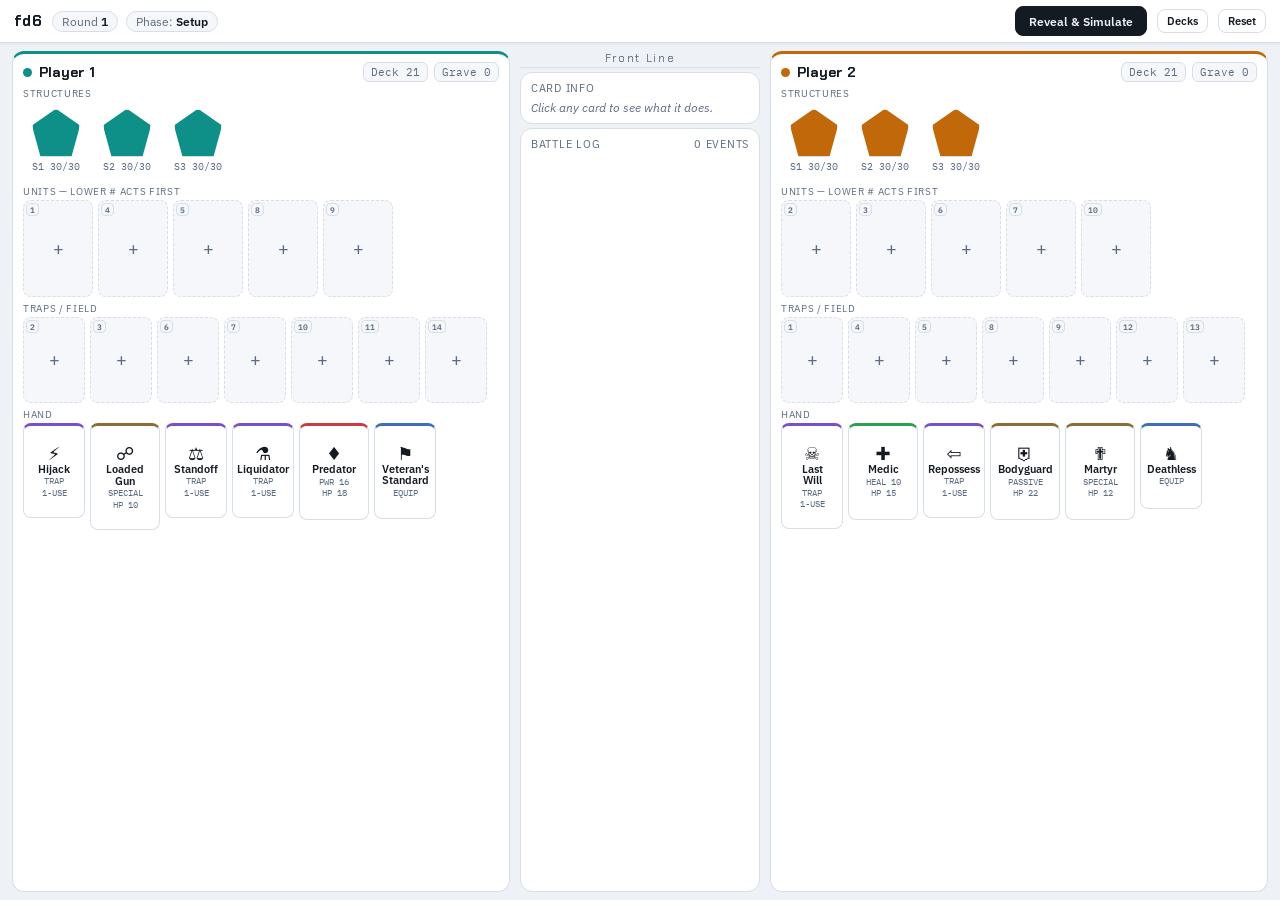
==== commit 95c0f981: "working on deck editor" ====
--- a/index.html
+++ b/index.html
@@ -273,6 +273,33 @@
   .overlay-card h2{ font-family:'Chakra Petch',sans-serif; margin:0 0 6px; font-size:1.4rem; }
   .overlay-card p{ color:var(--text-dim); margin:0 0 16px; font-size:.85rem; }
 
+  /* deck editor */
+  .overlay-card.deck-editor{ text-align:left; max-width:640px; width:100%; max-height:calc(100% - 32px); display:flex; flex-direction:column; gap:10px; padding:18px 20px; }
+  .deck-head{ display:flex; align-items:center; gap:12px; }
+  .deck-head h2{ margin:0; font-size:1.15rem; flex:1 1 auto; }
+  .deck-tabs{ display:flex; gap:4px; }
+  .deck-tab.active{ background:var(--text); color:var(--bg); border-color:var(--text); }
+  .deck-note{ margin:0; font-size:.78rem; }
+  .deck-summary{ display:flex; gap:14px; flex-wrap:wrap; font-size:.72rem; color:var(--text-dim); }
+  .deck-summary span:first-child{ color:var(--text); font-weight:600; }
+  .deck-list{ flex:1 1 auto; min-height:0; overflow-y:auto; border:1px solid var(--line); border-radius:10px; }
+  .deck-group{ font-size:.6rem; text-transform:uppercase; letter-spacing:.07em; color:var(--text-dim); padding:8px 10px 3px; background:var(--panel-2); position:sticky; top:0; }
+  .deck-row{ display:flex; align-items:center; gap:8px; padding:5px 10px; border-top:1px solid var(--line); }
+  .deck-row .icon{ width:22px; text-align:center; font-size:1rem; flex:0 0 auto; }
+  .deck-row .info{ flex:1 1 auto; min-width:0; }
+  .deck-row .name{ font-weight:600; font-size:.8rem; }
+  .deck-row .name small{ font-weight:500; color:var(--text-dim); margin-left:6px; font-size:.68rem; }
+  .deck-row .fx{ font-size:.7rem; color:var(--text-dim); }
+  .deck-row .stepper{ display:flex; align-items:center; gap:2px; flex:0 0 auto; }
+  .deck-row .stepper button{ width:24px; height:24px; padding:0; border-radius:6px; font-size:.9rem; line-height:1; }
+  .deck-row .stepper b{ width:26px; text-align:center; font-size:.85rem; }
+  .deck-row.zero{ opacity:.55; }
+  .deck-actions{ display:flex; gap:6px; flex-wrap:wrap; align-items:center; }
+  .deck-text summary{ font-size:.75rem; color:var(--text-dim); cursor:pointer; }
+  .deck-text textarea{ width:100%; margin:6px 0; font-size:.72rem; background:var(--panel-2); color:var(--text); border:1px solid var(--line); border-radius:8px; padding:8px; resize:vertical; }
+  .deck-text-status{ font-size:.72rem; color:var(--text-dim); white-space:pre-wrap; }
+  .deck-text-status.error{ color:var(--danger); }
+
   [hidden]{ display:none !important; }
 
   @media (max-width:760px){
@@ -298,6 +325,7 @@
     </div>
     <div class="spacer"></div>
     <button class="btn primary" id="mainActionBtn">Reveal &amp; Simulate</button>
+    <button class="btn ghost small" id="decksBtn">Decks</button>
     <button class="btn ghost small" id="resetBtn">Reset</button>
   </div>
 </header>
@@ -378,6 +406,39 @@
   </div>
 </div>
 
+<div class="overlay" id="deckOverlay" hidden>
+  <div class="overlay-card deck-editor">
+    <div class="deck-head">
+      <h2>Deck Editor</h2>
+      <div class="deck-tabs" role="tablist">
+        <button class="btn small deck-tab" id="deckTab0" role="tab">Player 1</button>
+        <button class="btn small deck-tab" id="deckTab1" role="tab">Player 2</button>
+      </div>
+      <button class="btn ghost small" id="deckClose" title="Close">✕</button>
+    </div>
+    <p class="deck-note">Set how many copies of each card go in each deck. Export saves both decks to a text file you can keep alongside the game; Import loads one back. Decks apply when you start a new game.</p>
+    <div class="deck-summary mono"><span id="deckTotal"></span><span id="deckBreakdown"></span></div>
+    <div class="deck-list" id="deckList"></div>
+    <details class="deck-text">
+      <summary>Edit as text</summary>
+      <textarea id="deckTextarea" class="mono" spellcheck="false" rows="10"></textarea>
+      <div class="deck-actions">
+        <button class="btn small" id="deckTextApply">Apply text</button>
+        <span class="deck-text-status" id="deckTextStatus"></span>
+      </div>
+    </details>
+    <div class="deck-actions">
+      <button class="btn small" id="deckExport" title="Download both decks as decks.txt">Export file</button>
+      <button class="btn small" id="deckImport" title="Load decks from a text file">Import file</button>
+      <input type="file" id="deckFileInput" accept=".txt,text/plain" hidden>
+      <button class="btn small" id="deckCopy">Copy from other player</button>
+      <button class="btn small" id="deckDefault">Reset to default</button>
+      <span class="spacer"></span>
+      <button class="btn primary" id="deckApply">Apply &amp; New Game</button>
+    </div>
+  </div>
+</div>
+
 <div class="overlay" id="choiceOverlay" hidden>
   <div class="overlay-card">
     <h2 id="choiceTitle">Choice</h2>
@@ -459,6 +520,53 @@
     ['deathless',1], ['veteranstandard',1], ['battery',1], ['deadmanswitch',1], ['inheritance',1],
     ['blackbox',1]
   ];
+  var MAX_COPIES = 12;
+
+  function defaultRecipe(){
+    var r = {};
+    Object.keys(CARD_DEFS).forEach(function(k){ r[k] = 0; });
+    DECK_RECIPE.forEach(function(pair){ r[pair[0]] = pair[1]; });
+    return r;
+  }
+  // Decks are exchanged as a plain text file:
+  //   [Player 1]
+  //   Striker x6
+  //   Medic x4
+  //   ...
+  //   [Player 2]
+  //   ...
+  // Card names are matched case-insensitively (card keys work too). Lines starting with # are comments.
+  function decksToText(recipes){
+    var lines = ['# Structure Siege decks', '# One card per line: <card name> x<copies>', ''];
+    recipes.forEach(function(recipe, side){
+      lines.push('[Player ' + (side + 1) + ']');
+      Object.keys(CARD_DEFS).forEach(function(k){ if (recipe[k] > 0) lines.push(CARD_DEFS[k].name + ' x' + recipe[k]); });
+      lines.push('');
+    });
+    return lines.join('\n');
+  }
+  // Returns { recipes, errors } — unknown names are reported, not silently dropped.
+  function parseDecksText(text){
+    var byName = {};
+    Object.keys(CARD_DEFS).forEach(function(k){ byName[k.toLowerCase()] = k; byName[CARD_DEFS[k].name.toLowerCase()] = k; });
+    var recipes = [defaultRecipe(), defaultRecipe()].map(function(r){ Object.keys(r).forEach(function(k){ r[k] = 0; }); return r; });
+    var errors = [], side = -1;
+    text.split(/\r?\n/).forEach(function(raw, n){
+      var line = raw.trim();
+      if (!line || line.charAt(0) === '#') return;
+      var m = line.match(/^\[\s*player\s*([12])\s*\]$/i);
+      if (m){ side = parseInt(m[1], 10) - 1; return; }
+      var cm = line.match(/^(.+?)\s*[x×:]\s*(\d+)$/i);
+      if (!cm){ errors.push('Line ' + (n + 1) + ': could not read "' + raw + '"'); return; }
+      var key = byName[cm[1].trim().toLowerCase()];
+      if (!key){ errors.push('Line ' + (n + 1) + ': unknown card "' + cm[1].trim() + '"'); return; }
+      if (side === -1){ errors.push('Line ' + (n + 1) + ': card listed before any [Player N] header'); return; }
+      recipes[side][key] = Math.max(0, Math.min(MAX_COPIES, parseInt(cm[2], 10)));
+    });
+    return { recipes: recipes, errors: errors };
+  }
+  var deckRecipes = [defaultRecipe(), defaultRecipe()];
+
   var STRUCTURE_HP = 30, STRUCTURE_COUNT = 3, UNIT_SLOTS = 5, TRAP_SLOTS = 5, CONTINUOUS_SLOTS = 2;
   var PREDATOR_DEATH_AOE = 5;
   var INITIAL_HAND = 6, DRAW_PER_ROUND = 3, SIM_TICKS = 60;
@@ -477,17 +585,18 @@
     }
     return arr;
   }
-  function buildDeck(){
-    var deck = [];
-    DECK_RECIPE.forEach(function(pair){
-      for (var i = 0; i < pair[1]; i++) deck.push(makeCard(pair[0]));
+  function buildDeck(side){
+    var deck = [], recipe = deckRecipes[side];
+    Object.keys(recipe).forEach(function(key){
+      if (!CARD_DEFS[key]) return;
+      for (var i = 0; i < recipe[key]; i++) deck.push(makeCard(key));
     });
     return shuffle(deck);
   }
-  function newPlayer(name){
+  function newPlayer(name, side){
     return {
       name: name,
-      deck: buildDeck(),
+      deck: buildDeck(side),
       hand: [],
       grave: [],
       summonCount: 0,
@@ -532,7 +641,7 @@
       round: 1, phase: 'setup', tick: 0,
       selected: null, attaching: null, inspected: null, winner: null, log: [], graveOpen: [false,false],
       pendingChoice: null, tickQueue: [], tickQueuePos: 0,
-      players: [newPlayer('Player 1'), newPlayer('Player 2')]
+      players: [newPlayer('Player 1', 0), newPlayer('Player 2', 1)]
     };
     s.players.forEach(function(p){ drawCards(p, INITIAL_HAND); });
     return s;
@@ -2054,7 +2163,116 @@
     renderChoiceOverlay();
   }
 
-  document.addEventListener('keydown', function(e){ if (e.key === 'Escape' && state.attaching){ state.attaching = null; render(); } });
+  // ---------- Deck editor ----------
+  var deckEditorSide = 0;
+  var DECK_GROUPS = [['Units', 'unit'], ['Traps', 'trap'], ['Equips', 'equip'], ['Continuous', 'continuous']];
+
+  function openDeckEditor(){
+    document.getElementById('deckOverlay').hidden = false;
+    renderDeckEditor();
+  }
+  function closeDeckEditor(){
+    document.getElementById('deckOverlay').hidden = true;
+  }
+  function deckTotal(recipe){ return Object.keys(recipe).reduce(function(a, k){ return a + recipe[k]; }, 0); }
+
+  function renderDeckEditor(){
+    var recipe = deckRecipes[deckEditorSide];
+    [0, 1].forEach(function(i){ document.getElementById('deckTab' + i).className = 'btn small deck-tab' + (i === deckEditorSide ? ' active' : ''); });
+    var total = deckTotal(recipe);
+    document.getElementById('deckTotal').textContent = total + ' cards';
+    document.getElementById('deckBreakdown').textContent = DECK_GROUPS.map(function(g){
+      var n = Object.keys(recipe).reduce(function(a, k){ return a + (CARD_DEFS[k].type === g[1] ? recipe[k] : 0); }, 0);
+      return g[0] + ' ' + n;
+    }).join(' · ') + (total < INITIAL_HAND ? ' · needs at least ' + INITIAL_HAND + ' for the opening hand' : '');
+
+    document.getElementById('deckTextarea').value = decksToText(deckRecipes);
+    document.getElementById('deckTextStatus').textContent = '';
+
+    var list = document.getElementById('deckList');
+    list.innerHTML = '';
+    DECK_GROUPS.forEach(function(g){
+      list.appendChild(el('div', 'deck-group', {})).textContent = g[0];
+      Object.keys(CARD_DEFS).forEach(function(key){
+        var card = CARD_DEFS[key];
+        if (card.type !== g[1]) return;
+        var row = el('div', 'deck-row' + (recipe[key] === 0 ? ' zero' : ''), {});
+        var sub = card.type === 'unit' ? card.unitType : '';
+        row.innerHTML =
+          '<div class="icon">' + card.icon + '</div>' +
+          '<div class="info"><div class="name">' + card.name + (sub ? '<small>' + sub + '</small>' : '') + '</div><div class="fx">' + card.effect + '</div></div>' +
+          '<div class="stepper"><button class="btn" type="button" aria-label="fewer">−</button><b class="mono">' + recipe[key] + '</b><button class="btn" type="button" aria-label="more">+</button></div>';
+        var btns = row.querySelectorAll('button');
+        btns[0].disabled = recipe[key] <= 0;
+        btns[1].disabled = recipe[key] >= MAX_COPIES;
+        btns[0].addEventListener('click', function(){ recipe[key] = Math.max(0, recipe[key] - 1); renderDeckEditor(); });
+        btns[1].addEventListener('click', function(){ recipe[key] = Math.min(MAX_COPIES, recipe[key] + 1); renderDeckEditor(); });
+        list.appendChild(row);
+      });
+    });
+  }
+
+  document.getElementById('decksBtn').addEventListener('click', openDeckEditor);
+  document.getElementById('deckClose').addEventListener('click', closeDeckEditor);
+  document.getElementById('deckTab0').addEventListener('click', function(){ deckEditorSide = 0; renderDeckEditor(); });
+  document.getElementById('deckTab1').addEventListener('click', function(){ deckEditorSide = 1; renderDeckEditor(); });
+  document.getElementById('deckCopy').addEventListener('click', function(){
+    deckRecipes[deckEditorSide] = JSON.parse(JSON.stringify(deckRecipes[1 - deckEditorSide]));
+    renderDeckEditor();
+  });
+  document.getElementById('deckDefault').addEventListener('click', function(){
+    deckRecipes[deckEditorSide] = defaultRecipe();
+    renderDeckEditor();
+  });
+  function applyDecksText(text, sourceLabel){
+    var parsed = parseDecksText(text);
+    var status = document.getElementById('deckTextStatus');
+    if (parsed.errors.length){
+      status.className = 'deck-text-status error';
+      status.textContent = parsed.errors.join('\n');
+      return false;
+    }
+    deckRecipes = parsed.recipes;
+    renderDeckEditor();
+    status.className = 'deck-text-status';
+    status.textContent = 'Loaded' + (sourceLabel ? ' from ' + sourceLabel : '') + '.';
+    return true;
+  }
+  document.getElementById('deckTextApply').addEventListener('click', function(){
+    applyDecksText(document.getElementById('deckTextarea').value, '');
+  });
+  document.getElementById('deckExport').addEventListener('click', function(){
+    var blob = new Blob([decksToText(deckRecipes)], { type: 'text/plain' });
+    var a = document.createElement('a');
+    a.href = URL.createObjectURL(blob);
+    a.download = 'decks.txt';
+    document.body.appendChild(a); a.click(); a.remove();
+    setTimeout(function(){ URL.revokeObjectURL(a.href); }, 1000);
+  });
+  document.getElementById('deckImport').addEventListener('click', function(){ document.getElementById('deckFileInput').click(); });
+  document.getElementById('deckFileInput').addEventListener('change', function(e){
+    var file = e.target.files && e.target.files[0];
+    if (!file) return;
+    var reader = new FileReader();
+    reader.onload = function(){ document.getElementById('deckTextarea').value = reader.result; document.querySelector('.deck-text').open = true; applyDecksText(reader.result, file.name); };
+    reader.readAsText(file);
+    e.target.value = '';
+  });
+  document.getElementById('deckApply').addEventListener('click', function(){
+    if (deckRecipes.some(function(r){ return deckTotal(r) < INITIAL_HAND; })){
+      alert('Each deck needs at least ' + INITIAL_HAND + ' cards for the opening hand.');
+      return;
+    }
+    document.getElementById('deckOverlay').hidden = true;
+    state = freshState();
+    lastHandUids = [new Set(), new Set()];
+    render();
+  });
+
+  document.addEventListener('keydown', function(e){
+    if (e.key === 'Escape' && !document.getElementById('deckOverlay').hidden){ closeDeckEditor(); return; }
+    if (e.key === 'Escape' && state.attaching){ state.attaching = null; render(); }
+  });
   document.getElementById('resetBtn').addEventListener('click', resetGame);
   document.getElementById('inspectorClose').addEventListener('click', function(){ state.inspected = null; renderInspector(); });
   document.getElementById('overlayNewGame').addEventListener('click', resetGame);
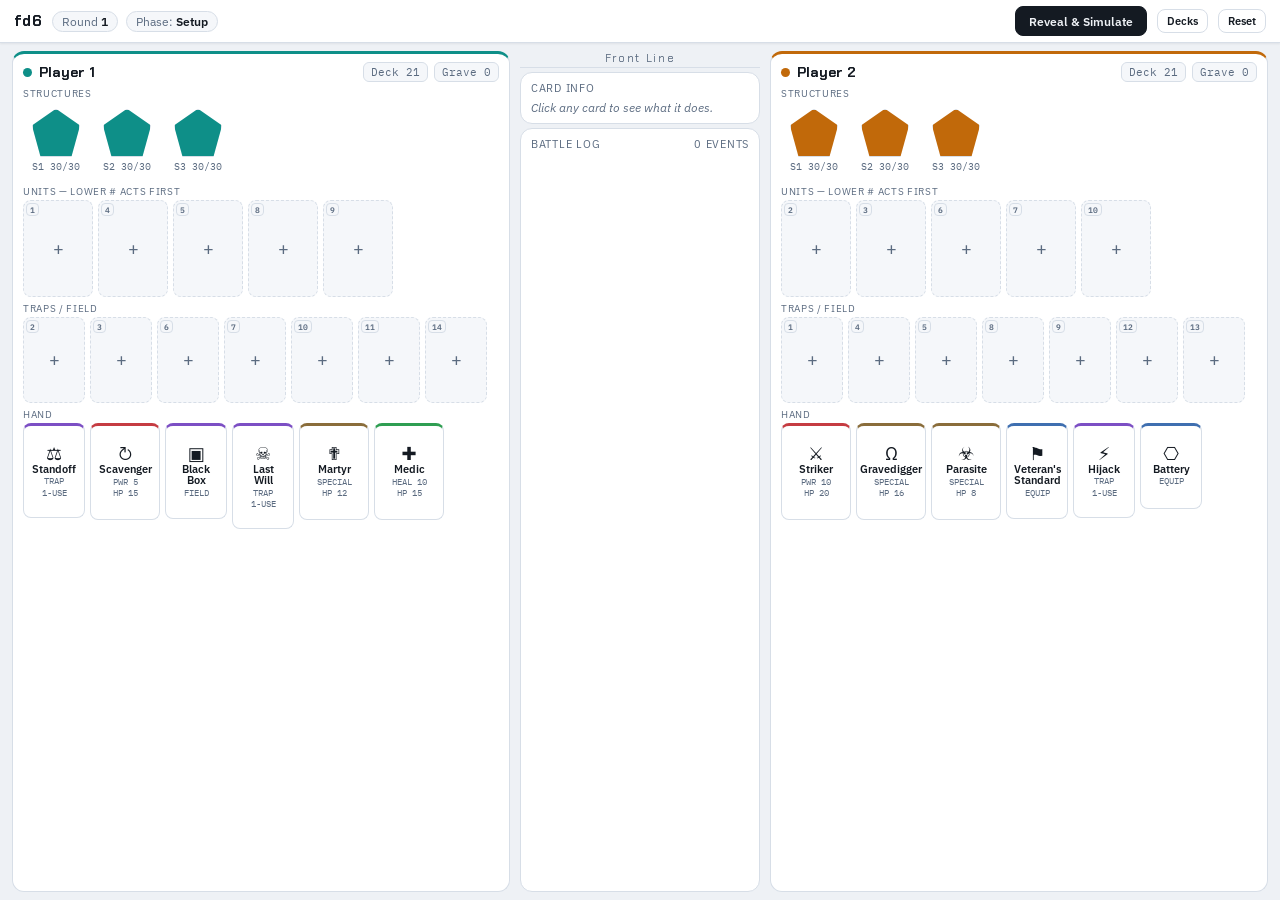
==== commit 90c2133b: "wip" ====
--- a/index.html
+++ b/index.html
@@ -6,83 +6,15 @@
 <title>fd6</title>
 <link rel="preconnect" href="https://fonts.gstatic.com" crossorigin>
 <link rel="stylesheet" href="https://fonts.googleapis.com/css2?family=Chakra+Petch:wght@500;600;700&family=IBM+Plex+Sans:wght@400;500;600&family=IBM+Plex+Mono:wght@400;500;600&display=swap">
+<link rel="stylesheet" href="shared.css">
 <style>
-  :root{
-    --bg:#eef1f5; --panel:#ffffff; --panel-2:#f5f7fa; --line:#d7dee7;
-    --text:#141a22; --text-dim:#5b6b80;
-    --p1:#0e8f88; --p1-bg:#e3f7f5;
-    --p2:#c1690a; --p2-bg:#fdf0e2;
-    --danger:#c53c42; --heal:#2f9e52; --trap:#7c4fc4;
-    --equip:#3f6fb0; --special:#8a6d3b;
-    --shadow:0 1px 2px rgba(20,26,34,.07);
-    color-scheme: light dark;
-  }
-  @media (prefers-color-scheme: dark){
-    :root:not([data-theme="light"]){
-      --bg:#0b0f14; --panel:#121821; --panel-2:#1a2230; --line:#2a3446;
-      --text:#e8edf4; --text-dim:#8fa0b8;
-      --p1:#4fd1c5; --p1-bg:#12302e;
-      --p2:#f0a35a; --p2-bg:#3a2716;
-      --danger:#ff7373; --heal:#7ee08a; --trap:#c79bfa;
-      --equip:#7fb0ff; --special:#e0b989;
-      --shadow:0 1px 3px rgba(0,0,0,.45);
-    }
-  }
-  :root[data-theme="dark"]{
-    --bg:#0b0f14; --panel:#121821; --panel-2:#1a2230; --line:#2a3446;
-    --text:#e8edf4; --text-dim:#8fa0b8;
-    --p1:#4fd1c5; --p1-bg:#12302e;
-    --p2:#f0a35a; --p2-bg:#3a2716;
-    --danger:#ff7373; --heal:#7ee08a; --trap:#c79bfa;
-    --equip:#7fb0ff; --special:#e0b989;
-    --shadow:0 1px 3px rgba(0,0,0,.45);
-  }
-
-  *{box-sizing:border-box;}
-  html,body{ margin:0; padding:0; height:100%; overflow:hidden; }
-  body{
-    background:var(--bg); color:var(--text);
-    font-family:'IBM Plex Sans', system-ui, sans-serif;
-    display:flex; flex-direction:column;
-  }
-  .mono{ font-family:'IBM Plex Mono', ui-monospace, monospace; }
-  .display{ font-family:'Chakra Petch', system-ui, sans-serif; }
-
-  button{ font-family:inherit; }
-  button:focus-visible, .card:focus-visible, .slot:focus-visible, summary:focus-visible{
-    outline:2px solid var(--p1); outline-offset:2px;
-  }
+  html,body{ overflow:hidden; }
 
   /* ---------- Topbar ---------- */
-  .topbar{
-    flex:0 0 auto;
-    background:var(--panel); border-bottom:1px solid var(--line);
-    padding:6px 14px; box-shadow:var(--shadow);
-  }
-  .topbar-inner{
-    max-width:1300px; margin:0 auto; display:flex; align-items:center;
-    gap:10px; flex-wrap:wrap;
-  }
-  .brand{ font-family:'Chakra Petch',sans-serif; font-weight:700; font-size:.95rem; letter-spacing:.02em; white-space:nowrap; }
-  .brand small{ display:none; }
   .status{ display:flex; align-items:center; gap:8px; flex-wrap:wrap; font-size:.72rem; color:var(--text-dim); }
   .status b{ color:var(--text); font-weight:600; }
-  .pill{
-    border:1px solid var(--line); border-radius:999px; padding:2px 9px;
-    background:var(--panel-2); white-space:nowrap;
-  }
   .progress-wrap{ width:100px; height:5px; border-radius:999px; background:var(--panel-2); border:1px solid var(--line); overflow:hidden; }
   .progress-fill{ height:100%; background:linear-gradient(90deg,var(--p1),var(--p2)); width:0%; transition:width .12s linear; }
-  .spacer{ flex:1 1 auto; }
-  .btn{
-    font-weight:600; font-size:.78rem; padding:6px 13px; border-radius:8px;
-    border:1px solid var(--line); background:var(--panel-2); color:var(--text); cursor:pointer;
-  }
-  .btn:hover:not(:disabled){ border-color:var(--p1); }
-  .btn:disabled{ opacity:.5; cursor:default; }
-  .btn.primary{ background:var(--text); color:var(--bg); border-color:var(--text); }
-  .btn.ghost{ background:transparent; }
-  .btn.small{ padding:4px 9px; font-size:.68rem; }
 
   /* ---------- Layout ---------- */
   .battlefield{
@@ -273,35 +205,6 @@
   .overlay-card h2{ font-family:'Chakra Petch',sans-serif; margin:0 0 6px; font-size:1.4rem; }
   .overlay-card p{ color:var(--text-dim); margin:0 0 16px; font-size:.85rem; }
 
-  /* deck editor */
-  .overlay-card.deck-editor{ text-align:left; max-width:640px; width:100%; max-height:calc(100% - 32px); display:flex; flex-direction:column; gap:10px; padding:18px 20px; }
-  .deck-head{ display:flex; align-items:center; gap:12px; }
-  .deck-head h2{ margin:0; font-size:1.15rem; flex:1 1 auto; }
-  .deck-tabs{ display:flex; gap:4px; }
-  .deck-tab.active{ background:var(--text); color:var(--bg); border-color:var(--text); }
-  .deck-note{ margin:0; font-size:.78rem; }
-  .deck-summary{ display:flex; gap:14px; flex-wrap:wrap; font-size:.72rem; color:var(--text-dim); }
-  .deck-summary span:first-child{ color:var(--text); font-weight:600; }
-  .deck-list{ flex:1 1 auto; min-height:0; overflow-y:auto; border:1px solid var(--line); border-radius:10px; }
-  .deck-group{ font-size:.6rem; text-transform:uppercase; letter-spacing:.07em; color:var(--text-dim); padding:8px 10px 3px; background:var(--panel-2); position:sticky; top:0; }
-  .deck-row{ display:flex; align-items:center; gap:8px; padding:5px 10px; border-top:1px solid var(--line); }
-  .deck-row .icon{ width:22px; text-align:center; font-size:1rem; flex:0 0 auto; }
-  .deck-row .info{ flex:1 1 auto; min-width:0; }
-  .deck-row .name{ font-weight:600; font-size:.8rem; }
-  .deck-row .name small{ font-weight:500; color:var(--text-dim); margin-left:6px; font-size:.68rem; }
-  .deck-row .fx{ font-size:.7rem; color:var(--text-dim); }
-  .deck-row .stepper{ display:flex; align-items:center; gap:2px; flex:0 0 auto; }
-  .deck-row .stepper button{ width:24px; height:24px; padding:0; border-radius:6px; font-size:.9rem; line-height:1; }
-  .deck-row .stepper b{ width:26px; text-align:center; font-size:.85rem; }
-  .deck-row.zero{ opacity:.55; }
-  .deck-actions{ display:flex; gap:6px; flex-wrap:wrap; align-items:center; }
-  .deck-text summary{ font-size:.75rem; color:var(--text-dim); cursor:pointer; }
-  .deck-text textarea{ width:100%; margin:6px 0; font-size:.72rem; background:var(--panel-2); color:var(--text); border:1px solid var(--line); border-radius:8px; padding:8px; resize:vertical; }
-  .deck-text-status{ font-size:.72rem; color:var(--text-dim); white-space:pre-wrap; }
-  .deck-text-status.error{ color:var(--danger); }
-
-  [hidden]{ display:none !important; }
-
   @media (max-width:760px){
     html,body{ overflow-y:auto; }
     .battlefield{ flex-direction:column; overflow-y:auto; }
@@ -325,7 +228,7 @@
     </div>
     <div class="spacer"></div>
     <button class="btn primary" id="mainActionBtn">Reveal &amp; Simulate</button>
-    <button class="btn ghost small" id="decksBtn">Decks</button>
+    <a class="btn ghost small" id="decksBtn" href="decks.html">Decks</a>
     <button class="btn ghost small" id="resetBtn">Reset</button>
   </div>
 </header>
@@ -406,39 +309,6 @@
   </div>
 </div>
 
-<div class="overlay" id="deckOverlay" hidden>
-  <div class="overlay-card deck-editor">
-    <div class="deck-head">
-      <h2>Deck Editor</h2>
-      <div class="deck-tabs" role="tablist">
-        <button class="btn small deck-tab" id="deckTab0" role="tab">Player 1</button>
-        <button class="btn small deck-tab" id="deckTab1" role="tab">Player 2</button>
-      </div>
-      <button class="btn ghost small" id="deckClose" title="Close">✕</button>
-    </div>
-    <p class="deck-note">Set how many copies of each card go in each deck. Export saves both decks to a text file you can keep alongside the game; Import loads one back. Decks apply when you start a new game.</p>
-    <div class="deck-summary mono"><span id="deckTotal"></span><span id="deckBreakdown"></span></div>
-    <div class="deck-list" id="deckList"></div>
-    <details class="deck-text">
-      <summary>Edit as text</summary>
-      <textarea id="deckTextarea" class="mono" spellcheck="false" rows="10"></textarea>
-      <div class="deck-actions">
-        <button class="btn small" id="deckTextApply">Apply text</button>
-        <span class="deck-text-status" id="deckTextStatus"></span>
-      </div>
-    </details>
-    <div class="deck-actions">
-      <button class="btn small" id="deckExport" title="Download both decks as decks.txt">Export file</button>
-      <button class="btn small" id="deckImport" title="Load decks from a text file">Import file</button>
-      <input type="file" id="deckFileInput" accept=".txt,text/plain" hidden>
-      <button class="btn small" id="deckCopy">Copy from other player</button>
-      <button class="btn small" id="deckDefault">Reset to default</button>
-      <span class="spacer"></span>
-      <button class="btn primary" id="deckApply">Apply &amp; New Game</button>
-    </div>
-  </div>
-</div>
-
 <div class="overlay" id="choiceOverlay" hidden>
   <div class="overlay-card">
     <h2 id="choiceTitle">Choice</h2>
@@ -447,129 +317,16 @@
   </div>
 </div>
 
+<script src="shared.js"></script>
 <script>
 (function(){
   "use strict";
 
-  var CARD_DEFS = {
-    attacker: { key:'attacker', type:'unit', unitType:'attacker', name:'Striker', icon:'⚔', power:10, hp:20, cooldown:20,
-      effect:'Every 20 ticks, hits the nearest enemy unit, or a structure if none remain, for 10.' },
-    healer:   { key:'healer',   type:'unit', unitType:'healer',   name:'Medic',   icon:'✚', heal:10,  hp:15, cooldown:20,
-      effect:'Every 20 ticks, heals whichever own structure or unit is most wounded (by %) for 10.' },
-    mirror:   { key:'mirror',   type:'trap', manualArm:true,      name:'Mirror Wall', icon:'◈',
-      effect:'Dormant until you activate it during the battle. Once active, negates the next enemy attack on your side and destroys the unit that made it.' },
-
-    gravedigger:  { key:'gravedigger',  type:'unit', unitType:'special', name:'Gravedigger',  icon:'Ω', hp:16, cooldown:20, startCharges:1, usesCharges:true,
-      effect:'1 charge. When spent, fires once for every card in your graveyard, 4 damage each.' },
-    undertaker:   { key:'undertaker',   type:'unit', unitType:'special', name:'Undertaker',   icon:'⛧', hp:14, cooldown:Infinity, usesCharges:true, activatable:true, activateCost:2,
-      effect:'Gains 1 charge whenever one of your units dies. Activate whenever you like: spend 2 charges to return a unit card from your graveyard to hand.' },
-    predator:     { key:'predator',     type:'unit', unitType:'attacker', name:'Predator',    icon:'♦', power:16, hp:18, cooldown:20,
-      effect:'Powerful attacker (16 power). When it dies, its death throes hit every other unit on your side for 5.' },
-    extortionist: { key:'extortionist', type:'unit', unitType:'passive', name:'Extortionist', icon:'¤', hp:14, cooldown:Infinity,
-      effect:'Whenever the opponent activates a trap, continuous, or special ability, choose one of your cards to gain 1 charge.' },
-    bodyguard:    { key:'bodyguard',    type:'unit', unitType:'passive', name:'Bodyguard',    icon:'⛨', hp:22, cooldown:Infinity,
-      effect:'May redirect an attack aimed at another of your units or structures onto itself instead.' },
-    scavenger:    { key:'scavenger',    type:'unit', unitType:'attacker', name:'Scavenger',   icon:'↻', power:5, hp:15, cooldown:20,
-      effect:'Every 20 ticks, attacks for 5. Whenever any unit dies (either side), may take its unclaimed equip.' },
-    parasite:     { key:'parasite',     type:'unit', unitType:'special', name:'Parasite',     icon:'☣', hp:8,  cooldown:20, usesCharges:true,
-      effect:'Choose one of your other units as its host when placed. Mirrors every charge the host gains from then on.' },
-    martyr:       { key:'martyr',       type:'unit', unitType:'special', name:'Martyr',      icon:'✟', hp:12, cooldown:Infinity, startCharges:1, usesCharges:true, activatable:true,
-      effect:'1 charge. Activate it during the battle: give a target unit 2 charges, then Martyr destroys itself.' },
-    loadedgun:    { key:'loadedgun',    type:'unit', unitType:'special', name:'Loaded Gun',   icon:'☍', hp:10, cooldown:Infinity, startCharges:3, usesCharges:true, activatable:true,
-      effect:'3 charges. Fire it yourself at any point during the battle: spends 1 charge to deal 2 damage. Destroys itself at 0 charges.' },
-    mimic:        { key:'mimic',        type:'unit', unitType:'special', name:'Mimic',        icon:'❖', hp:12, cooldown:20, startCharges:1, usesCharges:true,
-      effect:"1 charge. Spend it to copy and immediately use another of your unit's action." },
-
-    donation:          { key:'donation',          type:'trap', manualFire:true, name:'Donation',    icon:'☞',
-      effect:"Activate it during the battle: gives your weakest unit to the opponent's board." },
-    liquidator:        { key:'liquidator',        type:'trap', manualFire:true, name:'Liquidator', icon:'⚗',
-      effect:"Activate it during the battle: choose one of your units to sacrifice, then another to receive 1 charge for every 5 HP it had." },
-    mutualdestruction: { key:'mutualdestruction', type:'trap', name:'Mutual Destruction', icon:'⇄',
-      effect:"The first time you're attacked, you and the opponent each pick a unit to swap control of, then both attack." },
-    standoff:          { key:'standoff',          type:'trap', manualFire:true, name:'Standoff',    icon:'⚖',
-      effect:"Activate it during the battle: both sides bid charges from their units; the higher bid draws 2 cards, both pay." },
-    repossess:         { key:'repossess',         type:'trap', manualFire:true, name:'Repossess',          icon:'⇦',
-      effect:"Activate it during the battle: reclaims a unit you originally owned from the opponent's board." },
-    lastwill:          { key:'lastwill',          type:'trap', name:"Last Will",          icon:'☠',
-      effect:'When one of your units would die, choose: save it at 1 HP, or let it die and draw 2 cards.' },
-    hijack:            { key:'hijack',            type:'trap', name:'Hijack',             icon:'⚡',
-      effect:"When the opponent activates a charge ability, spend 1 of your charges to redirect it onto their own unit." },
-    cannibalize:       { key:'cannibalize',       type:'trap', manualFire:true, name:'Cannibalize', icon:'⌇',
-      effect:"Activate it during the battle: choose one of your units to destroy, then another to receive all of its HP." },
-
-    deathless:       { key:'deathless',       type:'equip', name:'Deathless',           icon:'♞',
-      effect:'Equip. Destroys itself instead of letting the equipped unit die, once.' },
-    veteranstandard: { key:'veteranstandard', type:'equip', name:"Veteran's Standard",  icon:'⚑',
-      effect:"Equip. Equipped unit's attacks gain +1 power for every unit you've summoned this game." },
-    battery:         { key:'battery',         type:'equip', name:'Battery',             icon:'⎔',
-      effect:"Equip. Stores up to 3 of the equipped unit's charges; on death, dumps them into another unit." },
-    deadmanswitch:   { key:'deadmanswitch',   type:'equip', name:"Dead Man's Switch",   icon:'☢',
-      effect:'Equip. When the equipped unit dies, it immediately acts once more for free.' },
-    inheritance:     { key:'inheritance',     type:'equip', name:'Inheritance',         icon:'⚱',
-      effect:'Equip. When the equipped unit dies, moves itself (and its stored charges) to another of your units.' },
-
-    blackbox: { key:'blackbox', type:'continuous', name:'Black Box', icon:'▣',
-      effect:'Continuous. Gains a charge whenever one of your cards dies. At 3 charges, replays your last attack or heal.' }
-  };
-  var DECK_RECIPE = [
-    ['attacker',1], ['healer',1], ['mirror',1],
-    ['gravedigger',1], ['undertaker',1], ['predator',1], ['extortionist',1], ['bodyguard',1],
-    ['scavenger',1], ['parasite',1], ['martyr',1], ['loadedgun',1], ['mimic',1],
-    ['donation',1], ['liquidator',1], ['mutualdestruction',1], ['standoff',1], ['repossess',1],
-    ['lastwill',1], ['hijack',1], ['cannibalize',1],
-    ['deathless',1], ['veteranstandard',1], ['battery',1], ['deadmanswitch',1], ['inheritance',1],
-    ['blackbox',1]
-  ];
-  var MAX_COPIES = 12;
-
-  function defaultRecipe(){
-    var r = {};
-    Object.keys(CARD_DEFS).forEach(function(k){ r[k] = 0; });
-    DECK_RECIPE.forEach(function(pair){ r[pair[0]] = pair[1]; });
-    return r;
-  }
-  // Decks are exchanged as a plain text file:
-  //   [Player 1]
-  //   Striker x6
-  //   Medic x4
-  //   ...
-  //   [Player 2]
-  //   ...
-  // Card names are matched case-insensitively (card keys work too). Lines starting with # are comments.
-  function decksToText(recipes){
-    var lines = ['# Structure Siege decks', '# One card per line: <card name> x<copies>', ''];
-    recipes.forEach(function(recipe, side){
-      lines.push('[Player ' + (side + 1) + ']');
-      Object.keys(CARD_DEFS).forEach(function(k){ if (recipe[k] > 0) lines.push(CARD_DEFS[k].name + ' x' + recipe[k]); });
-      lines.push('');
-    });
-    return lines.join('\n');
-  }
-  // Returns { recipes, errors } — unknown names are reported, not silently dropped.
-  function parseDecksText(text){
-    var byName = {};
-    Object.keys(CARD_DEFS).forEach(function(k){ byName[k.toLowerCase()] = k; byName[CARD_DEFS[k].name.toLowerCase()] = k; });
-    var recipes = [defaultRecipe(), defaultRecipe()].map(function(r){ Object.keys(r).forEach(function(k){ r[k] = 0; }); return r; });
-    var errors = [], side = -1;
-    text.split(/\r?\n/).forEach(function(raw, n){
-      var line = raw.trim();
-      if (!line || line.charAt(0) === '#') return;
-      var m = line.match(/^\[\s*player\s*([12])\s*\]$/i);
-      if (m){ side = parseInt(m[1], 10) - 1; return; }
-      var cm = line.match(/^(.+?)\s*[x×:]\s*(\d+)$/i);
-      if (!cm){ errors.push('Line ' + (n + 1) + ': could not read "' + raw + '"'); return; }
-      var key = byName[cm[1].trim().toLowerCase()];
-      if (!key){ errors.push('Line ' + (n + 1) + ': unknown card "' + cm[1].trim() + '"'); return; }
-      if (side === -1){ errors.push('Line ' + (n + 1) + ': card listed before any [Player N] header'); return; }
-      recipes[side][key] = Math.max(0, Math.min(MAX_COPIES, parseInt(cm[2], 10)));
-    });
-    return { recipes: recipes, errors: errors };
-  }
-  var deckRecipes = [defaultRecipe(), defaultRecipe()];
+  var deckRecipes = loadDeckRecipes();
 
   var STRUCTURE_HP = 30, STRUCTURE_COUNT = 3, UNIT_SLOTS = 5, TRAP_SLOTS = 5, CONTINUOUS_SLOTS = 2;
   var PREDATOR_DEATH_AOE = 5;
-  var INITIAL_HAND = 6, DRAW_PER_ROUND = 3, SIM_TICKS = 60;
+  var DRAW_PER_ROUND = 3, SIM_TICKS = 60;
 
   var cardUid = 0;
   function makeCard(key){
@@ -1588,6 +1345,7 @@
       case 'loadedgun': result = doLoadedGun(side, idx, u, state.tick); break;
       case 'undertaker': result = doUndertaker(side, idx, u, state.tick); break;
       case 'martyr': result = doMartyr(side, idx, u, state.tick); break;
+      case 'gravedigger': result = doGravedigger(side, idx, u, state.tick); break;
     }
     if (result !== 'PAUSED') state.manualPause = false;
     render();
@@ -1851,34 +1609,9 @@
   }
 
   // ---------- Rendering ----------
-  function el(tag, cls, attrs){
-    var e = document.createElement(tag);
-    if (cls) e.className = cls;
-    if (attrs) for (var k in attrs) e.setAttribute(k, attrs[k]);
-    return e;
-  }
-
   function prioBadge(side, zone, idx){
     var n = slotPriority(side, zone, idx);
     return '<div class="prio-badge mono" title="Priority ' + n + ' — lower acts first on ties">' + n + '</div>';
-  }
-
-  function cardColorClass(card){
-    if (card.type === 'trap' || card.type === 'continuous') return 'ctrap';
-    if (card.type === 'equip') return 'cequip';
-    if (card.unitType === 'attacker') return 'cattack';
-    if (card.unitType === 'healer') return 'cheal';
-    return 'cspecial';
-  }
-
-  function statLines(card){
-    if (card.type === 'equip') return ['EQUIP', ''];
-    if (card.type === 'continuous') return ['FIELD', ''];
-    if (card.type === 'trap') return ['TRAP', '1-USE'];
-    if (card.unitType === 'attacker') return ['PWR ' + card.power, 'HP ' + card.hp];
-    if (card.unitType === 'healer') return ['HEAL ' + card.heal, 'HP ' + card.hp];
-    if (card.unitType === 'passive') return ['PASSIVE', 'HP ' + card.hp];
-    return ['SPECIAL', 'HP ' + card.hp];
   }
 
   function renderHandCard(side, card, idx){
@@ -2163,114 +1896,7 @@
     renderChoiceOverlay();
   }
 
-  // ---------- Deck editor ----------
-  var deckEditorSide = 0;
-  var DECK_GROUPS = [['Units', 'unit'], ['Traps', 'trap'], ['Equips', 'equip'], ['Continuous', 'continuous']];
-
-  function openDeckEditor(){
-    document.getElementById('deckOverlay').hidden = false;
-    renderDeckEditor();
-  }
-  function closeDeckEditor(){
-    document.getElementById('deckOverlay').hidden = true;
-  }
-  function deckTotal(recipe){ return Object.keys(recipe).reduce(function(a, k){ return a + recipe[k]; }, 0); }
-
-  function renderDeckEditor(){
-    var recipe = deckRecipes[deckEditorSide];
-    [0, 1].forEach(function(i){ document.getElementById('deckTab' + i).className = 'btn small deck-tab' + (i === deckEditorSide ? ' active' : ''); });
-    var total = deckTotal(recipe);
-    document.getElementById('deckTotal').textContent = total + ' cards';
-    document.getElementById('deckBreakdown').textContent = DECK_GROUPS.map(function(g){
-      var n = Object.keys(recipe).reduce(function(a, k){ return a + (CARD_DEFS[k].type === g[1] ? recipe[k] : 0); }, 0);
-      return g[0] + ' ' + n;
-    }).join(' · ') + (total < INITIAL_HAND ? ' · needs at least ' + INITIAL_HAND + ' for the opening hand' : '');
-
-    document.getElementById('deckTextarea').value = decksToText(deckRecipes);
-    document.getElementById('deckTextStatus').textContent = '';
-
-    var list = document.getElementById('deckList');
-    list.innerHTML = '';
-    DECK_GROUPS.forEach(function(g){
-      list.appendChild(el('div', 'deck-group', {})).textContent = g[0];
-      Object.keys(CARD_DEFS).forEach(function(key){
-        var card = CARD_DEFS[key];
-        if (card.type !== g[1]) return;
-        var row = el('div', 'deck-row' + (recipe[key] === 0 ? ' zero' : ''), {});
-        var sub = card.type === 'unit' ? card.unitType : '';
-        row.innerHTML =
-          '<div class="icon">' + card.icon + '</div>' +
-          '<div class="info"><div class="name">' + card.name + (sub ? '<small>' + sub + '</small>' : '') + '</div><div class="fx">' + card.effect + '</div></div>' +
-          '<div class="stepper"><button class="btn" type="button" aria-label="fewer">−</button><b class="mono">' + recipe[key] + '</b><button class="btn" type="button" aria-label="more">+</button></div>';
-        var btns = row.querySelectorAll('button');
-        btns[0].disabled = recipe[key] <= 0;
-        btns[1].disabled = recipe[key] >= MAX_COPIES;
-        btns[0].addEventListener('click', function(){ recipe[key] = Math.max(0, recipe[key] - 1); renderDeckEditor(); });
-        btns[1].addEventListener('click', function(){ recipe[key] = Math.min(MAX_COPIES, recipe[key] + 1); renderDeckEditor(); });
-        list.appendChild(row);
-      });
-    });
-  }
-
-  document.getElementById('decksBtn').addEventListener('click', openDeckEditor);
-  document.getElementById('deckClose').addEventListener('click', closeDeckEditor);
-  document.getElementById('deckTab0').addEventListener('click', function(){ deckEditorSide = 0; renderDeckEditor(); });
-  document.getElementById('deckTab1').addEventListener('click', function(){ deckEditorSide = 1; renderDeckEditor(); });
-  document.getElementById('deckCopy').addEventListener('click', function(){
-    deckRecipes[deckEditorSide] = JSON.parse(JSON.stringify(deckRecipes[1 - deckEditorSide]));
-    renderDeckEditor();
-  });
-  document.getElementById('deckDefault').addEventListener('click', function(){
-    deckRecipes[deckEditorSide] = defaultRecipe();
-    renderDeckEditor();
-  });
-  function applyDecksText(text, sourceLabel){
-    var parsed = parseDecksText(text);
-    var status = document.getElementById('deckTextStatus');
-    if (parsed.errors.length){
-      status.className = 'deck-text-status error';
-      status.textContent = parsed.errors.join('\n');
-      return false;
-    }
-    deckRecipes = parsed.recipes;
-    renderDeckEditor();
-    status.className = 'deck-text-status';
-    status.textContent = 'Loaded' + (sourceLabel ? ' from ' + sourceLabel : '') + '.';
-    return true;
-  }
-  document.getElementById('deckTextApply').addEventListener('click', function(){
-    applyDecksText(document.getElementById('deckTextarea').value, '');
-  });
-  document.getElementById('deckExport').addEventListener('click', function(){
-    var blob = new Blob([decksToText(deckRecipes)], { type: 'text/plain' });
-    var a = document.createElement('a');
-    a.href = URL.createObjectURL(blob);
-    a.download = 'decks.txt';
-    document.body.appendChild(a); a.click(); a.remove();
-    setTimeout(function(){ URL.revokeObjectURL(a.href); }, 1000);
-  });
-  document.getElementById('deckImport').addEventListener('click', function(){ document.getElementById('deckFileInput').click(); });
-  document.getElementById('deckFileInput').addEventListener('change', function(e){
-    var file = e.target.files && e.target.files[0];
-    if (!file) return;
-    var reader = new FileReader();
-    reader.onload = function(){ document.getElementById('deckTextarea').value = reader.result; document.querySelector('.deck-text').open = true; applyDecksText(reader.result, file.name); };
-    reader.readAsText(file);
-    e.target.value = '';
-  });
-  document.getElementById('deckApply').addEventListener('click', function(){
-    if (deckRecipes.some(function(r){ return deckTotal(r) < INITIAL_HAND; })){
-      alert('Each deck needs at least ' + INITIAL_HAND + ' cards for the opening hand.');
-      return;
-    }
-    document.getElementById('deckOverlay').hidden = true;
-    state = freshState();
-    lastHandUids = [new Set(), new Set()];
-    render();
-  });
-
   document.addEventListener('keydown', function(e){
-    if (e.key === 'Escape' && !document.getElementById('deckOverlay').hidden){ closeDeckEditor(); return; }
     if (e.key === 'Escape' && state.attaching){ state.attaching = null; render(); }
   });
   document.getElementById('resetBtn').addEventListener('click', resetGame);
--- a/shared.css
+++ b/shared.css
@@ -0,0 +1,76 @@
+/* Shared design tokens + base styles for fd6 pages (index.html, decks.html). */
+:root{
+  --bg:#eef1f5; --panel:#ffffff; --panel-2:#f5f7fa; --line:#d7dee7;
+  --text:#141a22; --text-dim:#5b6b80;
+  --p1:#0e8f88; --p1-bg:#e3f7f5;
+  --p2:#c1690a; --p2-bg:#fdf0e2;
+  --danger:#c53c42; --heal:#2f9e52; --trap:#7c4fc4;
+  --equip:#3f6fb0; --special:#8a6d3b;
+  --shadow:0 1px 2px rgba(20,26,34,.07);
+  color-scheme: light dark;
+}
+@media (prefers-color-scheme: dark){
+  :root:not([data-theme="light"]){
+    --bg:#0b0f14; --panel:#121821; --panel-2:#1a2230; --line:#2a3446;
+    --text:#e8edf4; --text-dim:#8fa0b8;
+    --p1:#4fd1c5; --p1-bg:#12302e;
+    --p2:#f0a35a; --p2-bg:#3a2716;
+    --danger:#ff7373; --heal:#7ee08a; --trap:#c79bfa;
+    --equip:#7fb0ff; --special:#e0b989;
+    --shadow:0 1px 3px rgba(0,0,0,.45);
+  }
+}
+:root[data-theme="dark"]{
+  --bg:#0b0f14; --panel:#121821; --panel-2:#1a2230; --line:#2a3446;
+  --text:#e8edf4; --text-dim:#8fa0b8;
+  --p1:#4fd1c5; --p1-bg:#12302e;
+  --p2:#f0a35a; --p2-bg:#3a2716;
+  --danger:#ff7373; --heal:#7ee08a; --trap:#c79bfa;
+  --equip:#7fb0ff; --special:#e0b989;
+  --shadow:0 1px 3px rgba(0,0,0,.45);
+}
+
+*{box-sizing:border-box;}
+html,body{ margin:0; padding:0; height:100%; }
+body{
+  background:var(--bg); color:var(--text);
+  font-family:'IBM Plex Sans', system-ui, sans-serif;
+  display:flex; flex-direction:column;
+}
+.mono{ font-family:'IBM Plex Mono', ui-monospace, monospace; }
+.display{ font-family:'Chakra Petch', system-ui, sans-serif; }
+
+button{ font-family:inherit; }
+button:focus-visible, .card:focus-visible, .slot:focus-visible, summary:focus-visible{
+  outline:2px solid var(--p1); outline-offset:2px;
+}
+
+/* ---------- Topbar ---------- */
+.topbar{
+  flex:0 0 auto;
+  background:var(--panel); border-bottom:1px solid var(--line);
+  padding:6px 14px; box-shadow:var(--shadow);
+}
+.topbar-inner{
+  max-width:1300px; margin:0 auto; display:flex; align-items:center;
+  gap:10px; flex-wrap:wrap;
+}
+.brand{ font-family:'Chakra Petch',sans-serif; font-weight:700; font-size:.95rem; letter-spacing:.02em; white-space:nowrap; }
+.brand small{ display:none; }
+.pill{
+  border:1px solid var(--line); border-radius:999px; padding:2px 9px;
+  background:var(--panel-2); white-space:nowrap;
+}
+.spacer{ flex:1 1 auto; }
+.btn{
+  font-weight:600; font-size:.78rem; padding:6px 13px; border-radius:8px;
+  border:1px solid var(--line); background:var(--panel-2); color:var(--text); cursor:pointer;
+  text-decoration:none; display:inline-flex; align-items:center;
+}
+.btn:hover:not(:disabled){ border-color:var(--p1); }
+.btn:disabled{ opacity:.5; cursor:default; }
+.btn.primary{ background:var(--text); color:var(--bg); border-color:var(--text); }
+.btn.ghost{ background:transparent; }
+.btn.small{ padding:4px 9px; font-size:.68rem; }
+
+[hidden]{ display:none !important; }
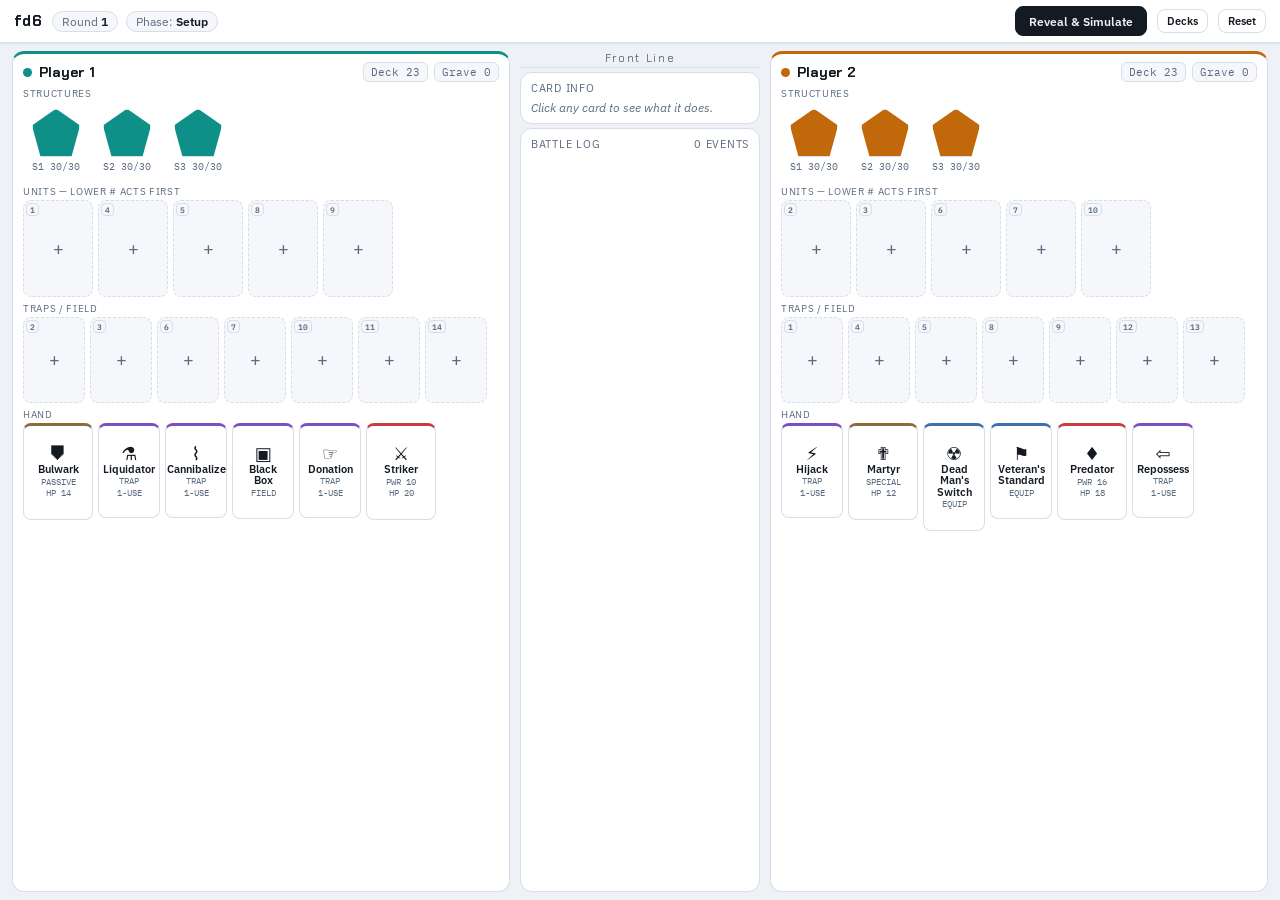
==== commit 87608641: "wip" ====
--- a/index.html
+++ b/index.html
@@ -416,6 +416,7 @@
     state.tick = 0;
     state.selected = null;
     state.attaching = null;
+    state.players.forEach(refreshBulwarks);
     addLog('Round ' + state.round + ': boards revealed. Battle begins. Press Step to advance.', 'meta');
     render();
   }
@@ -568,6 +569,29 @@
     return -1;
   }
 
+  // ---------- Bulwark ----------
+  // Bulwark is the reward for fielding nothing else: alone on its side it doubles up and taunts, so
+  // every enemy attack has to chew through it first. The bonus is re-evaluated whenever the board changes
+  // during setup and locked in when the battle begins, so units dying mid-round don't switch it on halfway.
+  function countLivingUnits(player){
+    return player.units.filter(function(u){ return u && u.alive; }).length;
+  }
+  function isTaunting(u){ return !!(u && u.alive && u.taunting); }
+  function refreshBulwarks(player){
+    var lonely = countLivingUnits(player) === 1;
+    player.units.forEach(function(u){
+      if (!u || !u.alive || u.card.key !== 'bulwark') return;
+      if (!!u.taunting === lonely) return;
+      u.taunting = lonely;
+      if (lonely){ u.maxHp += u.card.hp; u.hp += u.card.hp; }          // the bonus is +base HP, i.e. double
+      else { u.maxHp -= u.card.hp; u.hp = Math.min(u.hp, u.maxHp); }
+    });
+  }
+  function findTauntSlot(player){
+    for (var i = 0; i < player.units.length; i++){ if (isTaunting(player.units[i])) return i; }
+    return -1;
+  }
+
   // Charges are pooled across a player's living units (see tryHijack): these helpers read and spend that pool.
   function totalCharges(player){
     var sum = 0;
@@ -583,6 +607,19 @@
       u.charges -= take;
       amount -= take;
     }
+  }
+
+  // Conduit tracks its target by card uid rather than slot, so the link survives the target moving slots and
+  // simply goes quiet if the target dies or the two of them end up on opposite boards (Donation, Scavenger).
+  function findUnitSlotByUid(player, uid){
+    for (var i = 0; i < player.units.length; i++){
+      if (player.units[i] && player.units[i].alive && player.units[i].card.uid === uid) return i;
+    }
+    return -1;
+  }
+  function conduitTargetSlot(player, u){
+    if (!u || !u.equip || u.equip.card.key !== 'conduit' || u.equip.targetUid == null) return -1;
+    return findUnitSlotByUid(player, u.equip.targetUid);
   }
 
   // Prefers a unit that can actually spend charges; otherwise any living unit can hold them for Hijack / Standoff.
@@ -767,6 +804,8 @@
 
   // ---------- Attack resolution pipeline ----------
   function pickAttackTarget(dp){
+    var taunt = findTauntSlot(dp);
+    if (taunt !== -1) return { kind: 'unit', idx: taunt };
     for (var i = 0; i < dp.units.length; i++){ if (dp.units[i] && dp.units[i].alive) return { kind: 'unit', idx: i }; }
     for (var j = 0; j < dp.structures.length; j++){ if (dp.structures[j].alive) return { kind: 'structure', idx: j }; }
     return null;
@@ -781,7 +820,8 @@
     if (trapResult === 'PAUSED') return 'PAUSED';
     if (trapResult === true) return undefined;
     var bgSlot = findLivingBodyguardSlot(dp);
-    if (bgSlot !== -1 && !(target.kind === 'unit' && target.idx === bgSlot)){
+    // A taunt beats Bodyguard's offer: the attack is already forced onto the Bulwark.
+    if (bgSlot !== -1 && !(target.kind === 'unit' && target.idx === bgSlot) && findTauntSlot(dp) === -1){
       var originalTarget = target;
       pauseForChoice({
         title: 'Bodyguard',
@@ -809,6 +849,11 @@
       if (!target) return undefined;
       target.hp -= power;
       addLog('t' + t + ': ' + sourceLabel + ' hits ' + dp.name + "'s " + target.card.name + ' for ' + power + '.', 'attack');
+      var condIdx = conduitTargetSlot(dp, target);   // pays out even on a lethal hit
+      if (condIdx !== -1){
+        gainCharges(defSide, condIdx, 1);
+        addLog(dp.name + "'s Conduit passes 1 charge to " + dp.units[condIdx].card.name + '.', 'meta');
+      }
       if (target.hp <= 0){
         var lwIdx = -1;
         for (var i = 0; i < dp.traps.length; i++){ if (dp.traps[i] && dp.traps[i].card.key === 'lastwill'){ lwIdx = i; break; } }
@@ -1408,6 +1453,16 @@
       var existingUnit = player.units[idx];
       var att = state.attaching;
       if (att && att.side === side){
+        // Choosing a target for the Conduit worn by the unit in att.idx — including that unit itself.
+        if (att.kind === 'conduit'){
+          var wearer = player.units[att.idx];
+          if (existingUnit && existingUnit.alive && wearer && wearer.equip && wearer.equip.card.key === 'conduit'){
+            wearer.equip.targetUid = existingUnit.card.uid;
+            state.attaching = null;
+            render();
+          }
+          return;
+        }
         // Choosing a host for the Parasite in att.idx.
         if (idx === att.idx){ state.attaching = null; render(); return; }
         if (existingUnit && existingUnit.alive){
@@ -1419,22 +1474,24 @@
       }
       if (existingUnit && selCard && selCard.type === 'equip' && !existingUnit.equip){
         player.hand.splice(sel.idx, 1);
-        existingUnit.equip = { card: selCard, storedCharges: 0 };
+        existingUnit.equip = { card: selCard, storedCharges: 0, targetUid: null };
         state.selected = null;
+        if (selCard.key === 'conduit') state.attaching = { side: side, idx: idx, kind: 'conduit' };
         render();
         return;
       }
       if (existingUnit){
         // Clicking a placed Parasite starts (or restarts) host selection; removal is a double-click.
-        if (existingUnit.card.key === 'parasite'){ state.selected = null; state.attaching = { side: side, idx: idx }; render(); }
+        if (existingUnit.card.key === 'parasite'){ state.selected = null; state.attaching = { side: side, idx: idx, kind: 'parasite' }; render(); }
         return;
       }
       if (selCard && selCard.type === 'unit'){
         player.hand.splice(sel.idx, 1);
-        player.units[idx] = { card: selCard, hp: selCard.hp, maxHp: selCard.hp, alive: true, charges: selCard.startCharges || 0, equip: null, originalOwner: side, hostSlot: null };
+        player.units[idx] = { card: selCard, hp: selCard.hp, maxHp: selCard.hp, alive: true, charges: selCard.startCharges || 0, equip: null, originalOwner: side, hostSlot: null, taunting: false };
         player.summonCount += 1;
+        refreshBulwarks(player);
         state.selected = null;
-        if (selCard.key === 'parasite') state.attaching = { side: side, idx: idx }; // go straight to picking a host
+        if (selCard.key === 'parasite') state.attaching = { side: side, idx: idx, kind: 'parasite' }; // go straight to picking a host
         render();
         return;
       }
@@ -1466,6 +1523,7 @@
       player.hand.push(u.card);
       player.units[idx] = null;
       player.units.forEach(function(uu){ if (uu && uu.hostSlot === idx) uu.hostSlot = null; });
+      refreshBulwarks(player);
     } else {
       var arr = zone === 'trap' ? player.traps : player.continuous;
       if (!arr[idx]) return;
@@ -1541,9 +1599,14 @@
         if (state.phase === 'simulating' || state.phase === 'roundEnd') parts.push('Next action in ' + (ins.card.cooldown - (state.tick % ins.card.cooldown)) + ' ticks');
       }
       else if (ins.card.unitType === 'passive') parts.push('Passive — never takes a turn');
+      if (ins.card.key === 'bulwark') parts.push(u.taunting ? 'Doubled and taunting — enemy attacks must hit it' : 'Not taunting — it is not alone on your side');
       if (u.equip){
         var eq = 'Equipped: ' + u.equip.card.name;
         if (u.equip.card.key === 'battery') eq += ' (' + (u.equip.storedCharges || 0) + '/3 stored)';
+        if (u.equip.card.key === 'conduit'){
+          var cslot = conduitTargetSlot(p, u);
+          eq += cslot === -1 ? ' (no target)' : (' \u2192 ' + p.units[cslot].card.name);
+        }
         parts.push(eq);
       }
       if (u.hostSlot != null && p.units[u.hostSlot]) parts.push('Attached to ' + p.units[u.hostSlot].card.name);
@@ -1652,7 +1715,8 @@
     var card = u.card;
     var att = (interactive && state.attaching && state.attaching.side === side) ? state.attaching : null;
     var equipTarget = !att && !!(selCard && selCard.type === 'equip' && !u.equip);
-    var hostTarget = !!(att && att.idx !== idx && u.alive);
+    var pickingConduit = !!(att && att.kind === 'conduit');
+    var hostTarget = !!(att && u.alive && (pickingConduit || att.idx !== idx));
     var isAttaching = !!(att && att.idx === idx);
     var isNext = !!(nextActor && nextActor.side === side && nextActor.idx === idx);
     var c = el('div', 'card placed ' + card.key + ' ' + cardColorClass(card) + (interactive ? ' selectable' : '') + ((equipTarget || hostTarget) ? ' valid-target' : '') + (isAttaching ? ' is-selected' : '') + (isNext ? ' next-actor' : ''),
@@ -1663,6 +1727,7 @@
     else if (card.unitType === 'healer') lines = ['HEAL ' + card.heal, ''];
     else if (card.unitType === 'passive') lines = ['PASSIVE', ''];
     else lines = ['SPECIAL', ''];
+    if (u.taunting) lines[0] = 'TAUNT';
     if (card.key === 'parasite'){
       var host = u.hostSlot != null ? player.units[u.hostSlot] : null;
       lines[0] = host ? ('→ ' + host.card.name) : 'NO HOST';
@@ -1672,7 +1737,12 @@
     var chargeLine = (card.usesCharges || (u.charges || 0) > 0) ? ('<div class="stat mono">⚡' + (u.charges || 0) + '</div>') : '';
     var activatable = canActivate(side, idx);
     if (activatable) lines[0] = '<button class="activate-btn" type="button" title="Spend ' + (card.activateCost || 1) + ' charge(s) now">' + (card.key === 'undertaker' ? 'Recall' : 'Fire') + '</button>';
-    var equipBadge = u.equip ? ('<div class="equip-badge" title="' + u.equip.card.name + ' — ' + u.equip.card.effect + ' (click for details)">' + u.equip.card.icon + '</div>') : '';
+    var equipNote = '';
+    if (u.equip && u.equip.card.key === 'conduit'){
+      var ct = conduitTargetSlot(player, u);
+      equipNote = ct === -1 ? ' — no target' : (' — charging ' + player.units[ct].card.name);
+    }
+    var equipBadge = u.equip ? ('<div class="equip-badge" title="' + u.equip.card.name + equipNote + ' — ' + u.equip.card.effect + ' (click for details' + (u.equip.card.key === 'conduit' ? ', click during setup to re-target' : '') + ')">' + u.equip.card.icon + '</div>') : '';
     c.innerHTML =
       equipBadge + prioBadge(side, 'unit', idx) +
       (isNext ? '<div class="next-tag">NEXT</div>' : '') +
@@ -1684,7 +1754,11 @@
       '<div class="hp-bar"><div class="hp-fill' + (pct < .34 ? ' low' : '') + '" style="width:' + (pct*100) + '%"></div></div>' +
       '<div class="charge-bar"><div class="charge-fill" style="width:' + (chargePct*100) + '%"></div></div>';
     var badgeEl = c.querySelector('.equip-badge');
-    if (badgeEl) badgeEl.addEventListener('click', function(e){ e.stopPropagation(); inspectCard(u.equip.card, null); });
+    if (badgeEl) badgeEl.addEventListener('click', function(e){
+      e.stopPropagation();
+      inspectCard(u.equip.card, null);
+      if (interactive && u.equip.card.key === 'conduit'){ state.selected = null; state.attaching = { side: side, idx: idx, kind: 'conduit' }; render(); }
+    });
     var fireBtn = c.querySelector('.activate-btn');
     if (fireBtn) fireBtn.addEventListener('click', function(e){ e.stopPropagation(); activateUnit(side, idx); });
     c.addEventListener('click', function(){ inspectCard(card, { side: side, zone: 'unit', idx: idx }); if (interactive) onSlotClick(side, 'unit', idx); });
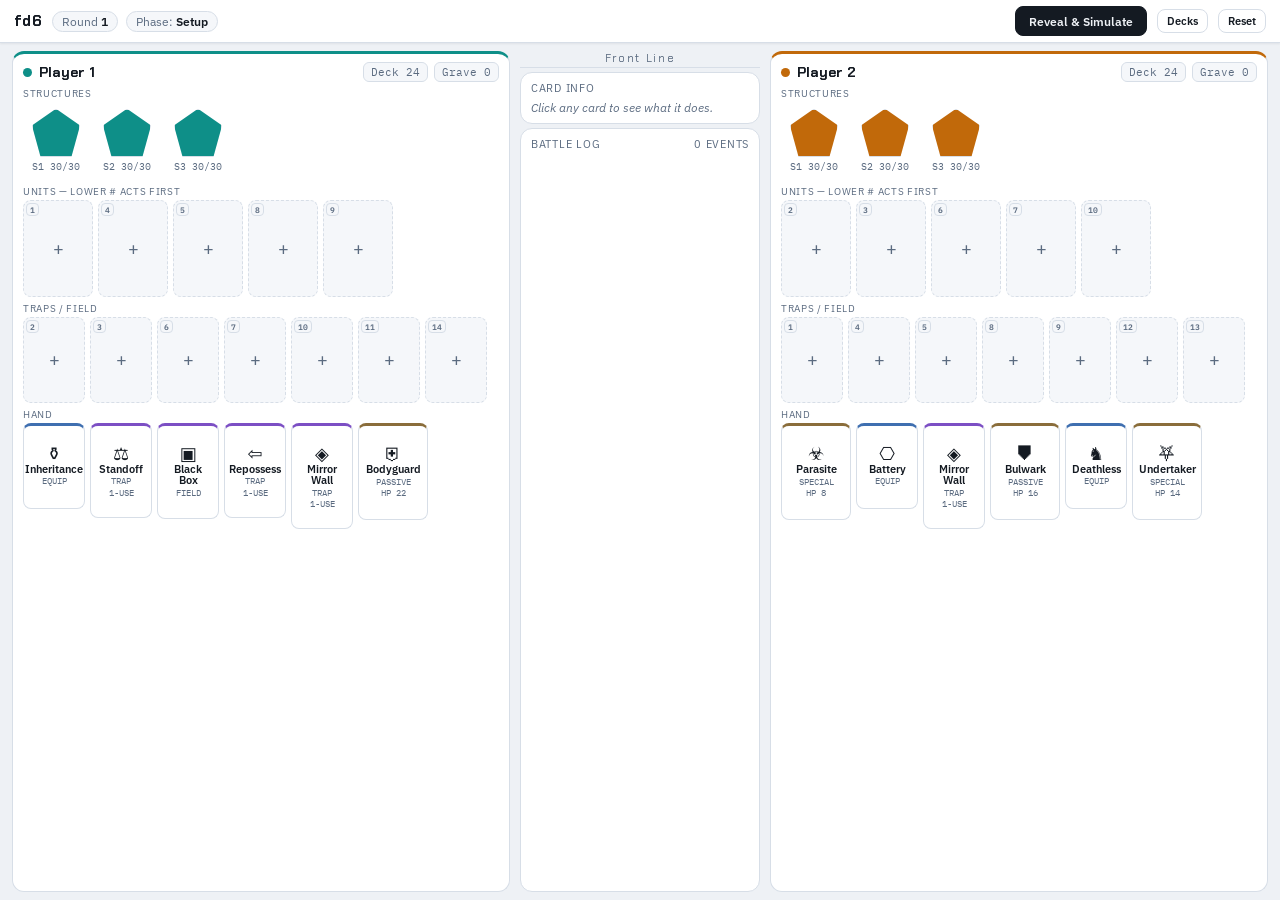
==== commit 156dddc2: "wip" ====
--- a/index.html
+++ b/index.html
@@ -152,28 +152,6 @@
     color:var(--text-dim); letter-spacing:.15em; padding-bottom:2px; border-bottom:1px solid var(--line);
   }
 
-  /* card inspector */
-  .inspector{
-    flex:0 0 auto; background:var(--panel); border:1px solid var(--line); border-radius:12px;
-    padding:8px 10px; display:flex; flex-direction:column; gap:5px; font-size:.74rem;
-  }
-  .inspector-head{ display:flex; justify-content:space-between; align-items:center; font-size:.66rem; text-transform:uppercase; letter-spacing:.07em; color:var(--text-dim); }
-  .inspector-empty{ color:var(--text-dim); font-size:.72rem; font-style:italic; }
-  .inspector-title{ display:flex; align-items:center; gap:8px; }
-  .inspector-icon{ font-size:1.4rem; line-height:1; width:1.6rem; text-align:center; }
-  .inspector-name{ font-family:'Chakra Petch',sans-serif; font-weight:700; font-size:.95rem; line-height:1.1; }
-  .inspector-type{ font-size:.62rem; text-transform:uppercase; letter-spacing:.08em; color:var(--text-dim); }
-  .inspector.cattack .inspector-type{ color:var(--danger); }
-  .inspector.cheal .inspector-type{ color:var(--heal); }
-  .inspector.ctrap .inspector-type{ color:var(--trap); }
-  .inspector.cequip .inspector-type{ color:var(--equip); }
-  .inspector.cspecial .inspector-type{ color:var(--special); }
-  .inspector-stats{ display:flex; flex-wrap:wrap; gap:4px; }
-  .inspector-stat{ font-size:.66rem; padding:2px 6px; border-radius:999px; background:var(--panel-2); border:1px solid var(--line); }
-  .inspector-effect{ line-height:1.35; }
-  .inspector-live{ border-top:1px dashed var(--line); padding-top:5px; color:var(--text-dim); font-size:.68rem; line-height:1.35; }
-  .inspector-close{ background:none; border:none; color:var(--text-dim); cursor:pointer; font-size:.8rem; padding:0 2px; line-height:1; }
-  .inspector-close:hover{ color:var(--text); }
   .grave-chip{ cursor:pointer; }
 
   /* log */
@@ -330,7 +308,7 @@
 
   var cardUid = 0;
   function makeCard(key){
-    var def = CARD_DEFS[key];
+    var def = CARD_DEFS[key] || TOKEN_DEFS[key];
     var c = { uid: 'c' + (cardUid++) };
     for (var k in def) c[k] = def[k];
     return c;
@@ -398,6 +376,7 @@
       round: 1, phase: 'setup', tick: 0,
       selected: null, attaching: null, inspected: null, winner: null, log: [], graveOpen: [false,false],
       pendingChoice: null, tickQueue: [], tickQueuePos: 0,
+      stack: [], responder: null, resolvingStack: false,
       players: [newPlayer('Player 1', 0), newPlayer('Player 2', 1)]
     };
     s.players.forEach(function(p){ drawCards(p, INITIAL_HAND); });
@@ -488,7 +467,12 @@
   // Processes exactly one queued action from the current tick, then does the end-of-queue
   // bookkeeping (game over / end of round). Remaining actions wait for the next Step click.
   function drainQueue(){
-    if (state.manualPause){ state.manualPause = false; render(); return; }
+    if (state.manualPause){
+      state.manualPause = false;
+      if (state.resolvingStack) resolveStack(); // a choice opened mid-resolution; finish the rest of the stack
+      else render();
+      return;
+    }
     if (state.tickQueuePos < state.tickQueue.length){
       var item = state.tickQueue[state.tickQueuePos++];
       var result = processQueueItem(item);
@@ -499,7 +483,7 @@
   }
 
   function stepOnce(){
-    if (state.phase !== 'simulating' || state.pendingChoice) return;
+    if (state.phase !== 'simulating' || state.pendingChoice || state.responder !== null || state.resolvingStack) return;
     if (state.tickQueue && state.tickQueuePos < state.tickQueue.length){
       drainQueue();
       return;
@@ -853,6 +837,10 @@
       if (condIdx !== -1){
         gainCharges(defSide, condIdx, 1);
         addLog(dp.name + "'s Conduit passes 1 charge to " + dp.units[condIdx].card.name + '.', 'meta');
+      }
+      if (target.equip && target.equip.card.key === 'gravestone'){   // also pays out on a lethal hit
+        dp.grave.push(makeCard('gravetoken'));
+        addLog(dp.name + "'s Gravestone adds a Grave Token to the graveyard.", 'meta');
       }
       if (target.hp <= 0){
         var lwIdx = -1;
@@ -1341,59 +1329,108 @@
   }
 
   // ---------- Player-activated abilities ----------
+  // Activating an ability only declares it. The opponent then gets a response window: they may declare one of
+  // their own abilities in response (which hands the window back), or pass. A pass resolves everything declared,
+  // newest first. Costs are paid on resolution, so an ability whose source is gone or drained by then fizzles.
+  function isDeclared(uid){ return state.stack.some(function(d){ return d.uid === uid; }); }
+  function mayActivateNow(side){
+    if (state.phase !== 'simulating' || state.pendingChoice || state.resolvingStack) return false;
+    return state.responder === null || state.responder === side;
+  }
+  function unitHasActivation(u){
+    return !!(u && u.alive && u.card.activatable && (u.charges || 0) >= (u.card.activateCost || 1));
+  }
+  function trapHasActivation(tr){
+    return !!(tr && (tr.card.manualFire || (tr.card.manualArm && !tr.primed)));
+  }
+  function findTrapSlotByUid(player, uid){
+    for (var i = 0; i < player.traps.length; i++){ if (player.traps[i] && player.traps[i].card.uid === uid) return i; }
+    return -1;
+  }
+
   function canActivate(side, idx){
-    if (state.phase !== 'simulating' || state.pendingChoice) return false;
     var u = state.players[side].units[idx];
-    return !!(u && u.alive && u.card.activatable && (u.charges || 0) >= (u.card.activateCost || 1));
+    return mayActivateNow(side) && unitHasActivation(u) && !isDeclared(u.card.uid);
   }
 
   function canActivateTrap(side, idx){
-    if (state.phase !== 'simulating' || state.pendingChoice) return false;
     var tr = state.players[side].traps[idx];
-    if (!tr) return false;
-    return !!(tr.card.manualFire || (tr.card.manualArm && !tr.primed));
+    return mayActivateNow(side) && trapHasActivation(tr) && !isDeclared(tr.card.uid);
+  }
+
+  function declareAbility(side, zone, idx){
+    var p = state.players[side];
+    var card = (zone === 'unit' ? p.units[idx] : p.traps[idx]).card;
+    var inResponse = state.stack.length > 0;
+    state.stack.push({ side: side, zone: zone, uid: card.uid, name: card.name });
+    state.responder = 1 - side;
+    addLog('t' + state.tick + ': ' + p.name + ' declares ' + card.name + (inResponse ? ' in response' : '') +
+      ' — ' + state.players[1 - side].name + ' may respond or pass.', 'meta');
+    render();
+  }
+
+  function activateUnit(side, idx){
+    if (canActivate(side, idx)) declareAbility(side, 'unit', idx);
   }
 
   function activateTrap(side, idx){
-    if (!canActivateTrap(side, idx)) return;
-    var tr = state.players[side].traps[idx];
+    if (canActivateTrap(side, idx)) declareAbility(side, 'trap', idx);
+  }
+
+  function passResponse(){
+    if (state.responder === null) return;
+    addLog(state.players[state.responder].name + ' passes.', 'meta');
+    state.responder = null;
+    resolveStack();
+  }
+
+  // Resolves declarations newest-first. If one opens a choice, that choice's handler ends in drainQueue(),
+  // which (because manualPause is set) calls back in here to finish the rest instead of consuming a Step.
+  function resolveStack(){
+    state.resolvingStack = true;
+    while (state.stack.length && state.phase === 'simulating'){
+      var result = resolveDeclared(state.stack.pop());
+      if (result === 'PAUSED'){ state.manualPause = true; render(); return; }
+    }
+    state.stack = [];
+    state.resolvingStack = false;
+    render();
+  }
+
+  function resolveDeclared(d){
+    var p = state.players[d.side];
+    var t = state.tick;
+    var fizzle = function(){ addLog('t' + t + ': ' + p.name + "'s " + d.name + ' fizzles — it can no longer activate.', 'meta'); };
+    if (d.zone === 'unit'){
+      var idx = findUnitSlotByUid(p, d.uid);
+      var u = idx === -1 ? null : p.units[idx];
+      if (!unitHasActivation(u)){ fizzle(); return; }
+      switch (u.card.key){
+        case 'loadedgun': return doLoadedGun(d.side, idx, u, t);
+        case 'undertaker': return doUndertaker(d.side, idx, u, t);
+        case 'martyr': return doMartyr(d.side, idx, u, t);
+        case 'gravedigger': return doGravedigger(d.side, idx, u, t);
+      }
+      return;
+    }
+    var tIdx = findTrapSlotByUid(p, d.uid);
+    var tr = tIdx === -1 ? null : p.traps[tIdx];
+    if (!trapHasActivation(tr)){ fizzle(); return; }
     if (tr.card.manualArm){
       tr.primed = true;
-      addLog('t' + state.tick + ': ' + state.players[side].name + ' activates ' + tr.card.name + ' — it will catch the next enemy attack.', 'trap');
-      render();
+      addLog('t' + t + ': ' + p.name + "'s " + tr.card.name + ' activates — it will catch the next enemy attack.', 'trap');
       return;
     }
-    // manualFire: resolves immediately
-    addLog('t' + state.tick + ': ' + state.players[side].name + ' activates ' + tr.card.name + '.', 'trap');
-    state.manualPause = true; // if this opens a choice, resuming should not consume a queued Step
-    var resolveNow = function(){
-      var result;
+    addLog('t' + t + ': ' + p.name + "'s " + tr.card.name + ' activates.', 'trap');
+    return chargeExtortionChoice(d.side, function(){
       switch (tr.card.key){
-        case 'liquidator': result = resolveLiquidator(side, idx); break;
-        case 'cannibalize': result = resolveCannibalize(side, idx); break;
-        case 'standoff': result = resolveStandoff(side, 1 - side, idx); break;
-        case 'donation': resolveDonation(side, 1 - side, idx); break;
-        case 'repossess': resolveRepossess(side, 1 - side, idx); break;
-      }
-      return result;
-    };
-    var result = chargeExtortionChoice(side, resolveNow);
-    if (result !== 'PAUSED'){ state.manualPause = false; render(); }
-  }
-
-  function activateUnit(side, idx){
-    if (!canActivate(side, idx)) return;
-    var u = state.players[side].units[idx];
-    var result;
-    state.manualPause = true; // if this opens a choice, resuming should not consume a queued Step
-    switch (u.card.key){
-      case 'loadedgun': result = doLoadedGun(side, idx, u, state.tick); break;
-      case 'undertaker': result = doUndertaker(side, idx, u, state.tick); break;
-      case 'martyr': result = doMartyr(side, idx, u, state.tick); break;
-      case 'gravedigger': result = doGravedigger(side, idx, u, state.tick); break;
-    }
-    if (result !== 'PAUSED') state.manualPause = false;
-    render();
+        case 'liquidator': return resolveLiquidator(d.side, tIdx);
+        case 'cannibalize': return resolveCannibalize(d.side, tIdx);
+        case 'standoff': return resolveStandoff(d.side, 1 - d.side, tIdx);
+        case 'donation': resolveDonation(d.side, 1 - d.side, tIdx); return;
+        case 'repossess': resolveRepossess(d.side, 1 - d.side, tIdx); return;
+      }
+    });
   }
 
   // ---------- Dispatcher ----------
@@ -1630,16 +1667,6 @@
     return null;
   }
 
-  function cardTypeLabel(card){
-    if (card.type === 'trap') return 'Trap · one use';
-    if (card.type === 'continuous') return 'Continuous · field';
-    if (card.type === 'equip') return 'Equip';
-    if (card.unitType === 'attacker') return 'Unit · attacker';
-    if (card.unitType === 'healer') return 'Unit · healer';
-    if (card.unitType === 'passive') return 'Unit · passive';
-    return 'Unit · special';
-  }
-
   function renderInspector(){
     var box = document.getElementById('inspector');
     var body = document.getElementById('inspectorBody');
@@ -1654,18 +1681,7 @@
     }
     var card = ins.card;
     box.className = 'inspector ' + cardColorClass(card);
-    var stats = [];
-    if (card.power != null) stats.push('PWR ' + card.power);
-    if (card.heal != null) stats.push('HEAL ' + card.heal);
-    if (card.hp != null) stats.push('HP ' + card.hp);
-    if (card.startCharges != null) stats.push('Starts with ' + card.startCharges + ' charge' + (card.startCharges === 1 ? '' : 's'));
-    else if (card.usesCharges) stats.push('Uses charges');
-    if (isFinite(card.cooldown) && card.type === 'unit') stats.push('Every ' + card.cooldown + ' ticks');
-    var html =
-      '<div class="inspector-title"><div class="inspector-icon">' + card.icon + '</div>' +
-      '<div><div class="inspector-name">' + card.name + '</div><div class="inspector-type">' + cardTypeLabel(card) + '</div></div></div>';
-    if (stats.length) html += '<div class="inspector-stats">' + stats.map(function(t){ return '<span class="inspector-stat mono">' + t + '</span>'; }).join('') + '</div>';
-    html += '<div class="inspector-effect">' + card.effect + '</div>';
+    var html = inspectorCardHtml(card);
     var live = inspectedLiveInfo();
     if (live) html += '<div class="inspector-live">' + live.join(' · ') + '</div>';
     body.innerHTML = html;
@@ -1736,6 +1752,7 @@
       ? (state.tick % card.cooldown) / card.cooldown : 0;
     var chargeLine = (card.usesCharges || (u.charges || 0) > 0) ? ('<div class="stat mono">⚡' + (u.charges || 0) + '</div>') : '';
     var activatable = canActivate(side, idx);
+    if (isDeclared(card.uid)) lines[0] = 'DECLARED';
     if (activatable) lines[0] = '<button class="activate-btn" type="button" title="Spend ' + (card.activateCost || 1) + ' charge(s) now">' + (card.key === 'undertaker' ? 'Recall' : 'Fire') + '</button>';
     var equipNote = '';
     if (u.equip && u.equip.card.key === 'conduit'){
@@ -1792,6 +1809,7 @@
       { tabindex:'0', role:'button', title: card.name + ' — ' + card.effect + (interactive ? ' (double-click to return to hand)' : '') });
     var statLine = zone === 'continuous' ? ('⚡' + (inst.charges || 0) + '/3')
       : card.manualArm ? (inst.primed ? 'ACTIVE' : 'DORMANT') : card.manualFire ? 'READY' : 'ARMED';
+    if (zone === 'trap' && isDeclared(card.uid)) statLine = 'DECLARED';
     if (zone === 'trap' && canActivateTrap(side, idx)) statLine = '<button class="activate-btn" type="button" title="Activate now: catches the next enemy attack">Activate</button>';
     c.innerHTML =
       prioBadge(side, zone, idx) +
@@ -1906,9 +1924,15 @@
 
     var mainBtn = document.getElementById('mainActionBtn');
     mainBtn.disabled = false;
+    mainBtn.title = '';
     if (state.phase === 'setup'){ mainBtn.textContent = 'Reveal & Simulate'; mainBtn.onclick = startSimulation; }
     else if (state.phase === 'simulating'){
-      if (!state.pendingChoice){ mainBtn.textContent = 'Step ▶'; mainBtn.onclick = stepOnce; }
+      if (state.responder !== null && !state.pendingChoice){
+        mainBtn.textContent = state.players[state.responder].name + ': Pass ▶';
+        mainBtn.title = 'Let the declared ability resolve, or activate one of your own abilities first to respond';
+        mainBtn.onclick = passResponse;
+      }
+      else if (!state.pendingChoice){ mainBtn.textContent = 'Step ▶'; mainBtn.onclick = stepOnce; }
       else { mainBtn.textContent = 'Awaiting choice…'; mainBtn.disabled = true; mainBtn.onclick = null; }
     }
     else if (state.phase === 'roundEnd'){ mainBtn.textContent = 'Draw & Continue'; mainBtn.onclick = continueToNextRound; }
--- a/shared.css
+++ b/shared.css
@@ -73,4 +73,27 @@
 .btn.ghost{ background:transparent; }
 .btn.small{ padding:4px 9px; font-size:.68rem; }
 
+/* ---------- Card inspector ---------- */
+.inspector{
+  flex:0 0 auto; background:var(--panel); border:1px solid var(--line); border-radius:12px;
+  padding:8px 10px; display:flex; flex-direction:column; gap:5px; font-size:.74rem;
+}
+.inspector-head{ display:flex; justify-content:space-between; align-items:center; font-size:.66rem; text-transform:uppercase; letter-spacing:.07em; color:var(--text-dim); }
+.inspector-empty{ color:var(--text-dim); font-size:.72rem; font-style:italic; }
+.inspector-title{ display:flex; align-items:center; gap:8px; }
+.inspector-icon{ font-size:1.4rem; line-height:1; width:1.6rem; text-align:center; }
+.inspector-name{ font-family:'Chakra Petch',sans-serif; font-weight:700; font-size:.95rem; line-height:1.1; }
+.inspector-type{ font-size:.62rem; text-transform:uppercase; letter-spacing:.08em; color:var(--text-dim); }
+.inspector.cattack .inspector-type{ color:var(--danger); }
+.inspector.cheal .inspector-type{ color:var(--heal); }
+.inspector.ctrap .inspector-type{ color:var(--trap); }
+.inspector.cequip .inspector-type{ color:var(--equip); }
+.inspector.cspecial .inspector-type{ color:var(--special); }
+.inspector-stats{ display:flex; flex-wrap:wrap; gap:4px; }
+.inspector-stat{ font-size:.66rem; padding:2px 6px; border-radius:999px; background:var(--panel-2); border:1px solid var(--line); }
+.inspector-effect{ line-height:1.35; }
+.inspector-live{ border-top:1px dashed var(--line); padding-top:5px; color:var(--text-dim); font-size:.68rem; line-height:1.35; }
+.inspector-close{ background:none; border:none; color:var(--text-dim); cursor:pointer; font-size:.8rem; padding:0 2px; line-height:1; }
+.inspector-close:hover{ color:var(--text); }
+
 [hidden]{ display:none !important; }
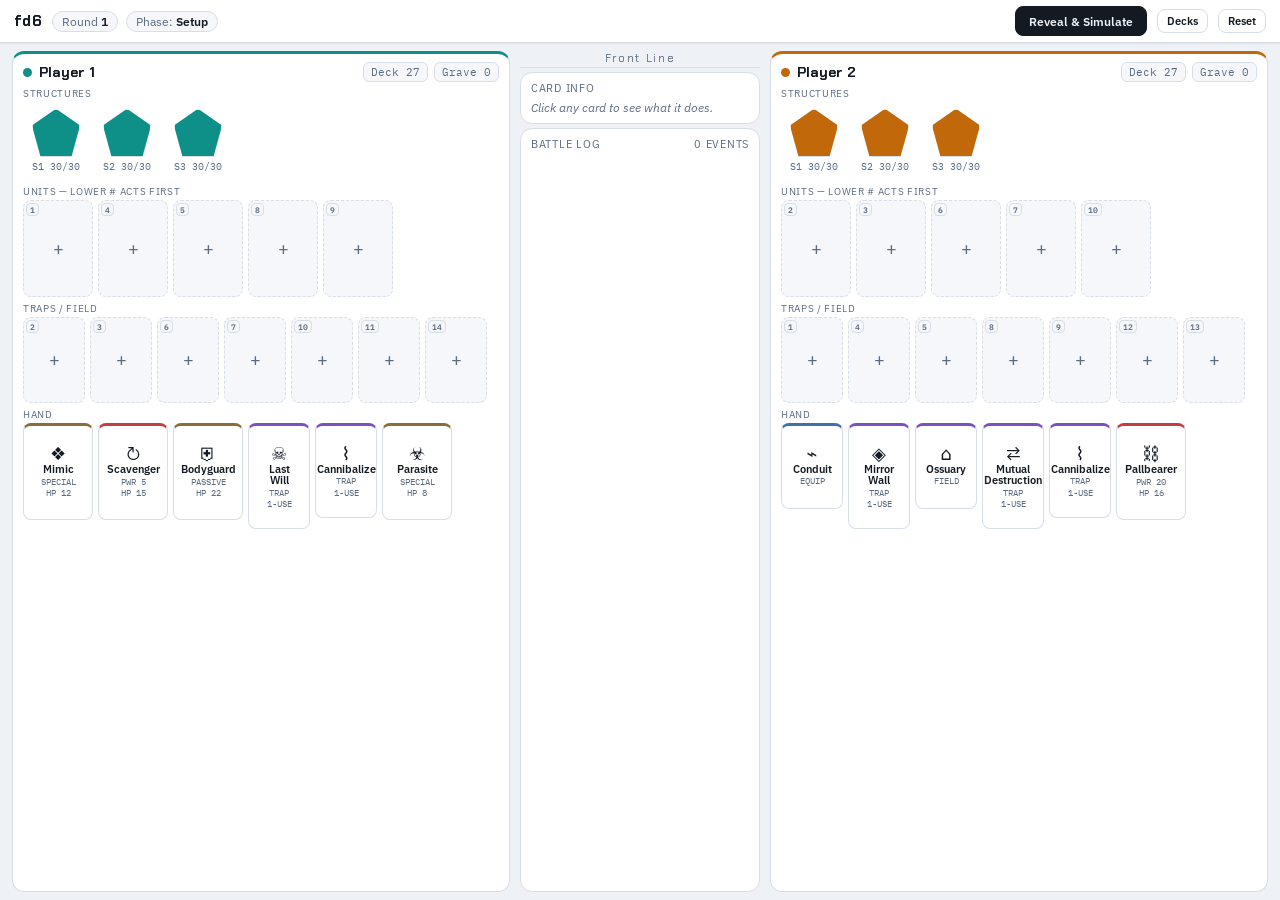
==== commit e74e4926: "wip" ====
--- a/index.html
+++ b/index.html
@@ -304,6 +304,7 @@
 
   var STRUCTURE_HP = 30, STRUCTURE_COUNT = 3, UNIT_SLOTS = 5, TRAP_SLOTS = 5, CONTINUOUS_SLOTS = 2;
   var PREDATOR_DEATH_AOE = 5;
+  var OSSUARY_HP = 3;
   var DRAW_PER_ROUND = 3, SIM_TICKS = 60;
 
   var cardUid = 0;
@@ -431,6 +432,7 @@
       for (var j = 0; j < player.continuous.length; j++){
         var cc = player.continuous[j];
         if (cc && cc.card.key === 'blackbox' && (cc.charges || 0) >= 3) queue.push({ side: side, continuousIdx: j, prio: slotPriority(side, 'continuous', j) });
+        if (cc && cc.card.key === 'ossuary' && t % 20 === 0) queue.push({ side: side, continuousIdx: j, prio: slotPriority(side, 'continuous', j) });
       }
     }
     queue.sort(function(a, b){ return a.prio - b.prio; });
@@ -458,7 +460,12 @@
   }
 
   function processQueueItem(item){
-    if (item.continuousIdx !== undefined) return resolveBlackBox(item.side, item.continuousIdx);
+    if (item.continuousIdx !== undefined){
+      var inst = state.players[item.side].continuous[item.continuousIdx];
+      if (!inst) return undefined;
+      if (inst.card.key === 'ossuary') return resolveOssuary(item.side, item.continuousIdx);
+      return resolveBlackBox(item.side, item.continuousIdx);
+    }
     var u = state.players[item.side].units[item.idx];
     if (!u || !u.alive) return undefined;
     return performAction(item.side, item.idx, u, state.tick);
@@ -719,6 +726,9 @@
     }
 
     p.grave.push(card);
+    // Loops that hold a reference to this unit (a Gravedigger volley, a Mimic copy) check u.alive between
+    // hits, so the death has to show on the instance as well as clearing the slot.
+    u.alive = false;
     p.units[idx] = null;
 
     p.units.forEach(function(uu){ if (uu && uu.alive && uu.card.key === 'undertaker') uu.charges = (uu.charges || 0) + 1; });
@@ -742,7 +752,8 @@
     if (card.unitType === 'attacker'){
       var power = card.power;
       if (u.equip && u.equip.card.key === 'veteranstandard') power += selfPlayer.summonCount;
-      resolveAttackHit(side, 1 - side, power, selfPlayer.name + "'s " + card.name + " (Dead Man's Switch)", t);
+      power = gravePenaltyPower(selfPlayer, card, power);
+      if (power > 0) resolveAttackHit(side, 1 - side, power, selfPlayer.name + "'s " + card.name + " (Dead Man's Switch)", t, undefined, { disarm: card.key === 'disarmer' });
     } else if (card.unitType === 'healer'){
       var best = findHealTarget(selfPlayer);
       if (best) applyHeal(selfPlayer, best, card.heal, selfPlayer.name + "'s " + card.name + " (Dead Man's Switch)", t);
@@ -796,7 +807,7 @@
   }
 
   // attackerIdx: slot of the attacking unit, when there is one (Black Box replays and dying units pass none).
-  function resolveAttackHit(attackerSide, defSide, power, sourceLabel, t, attackerIdx){
+  function resolveAttackHit(attackerSide, defSide, power, sourceLabel, t, attackerIdx, opts){
     var dp = state.players[defSide];
     var target = pickAttackTarget(dp);
     if (!target) return undefined;
@@ -812,25 +823,34 @@
         message: dp.name + "'s Bodyguard offers to intercept this attack. Redirect it to Bodyguard?",
         options: [
           { label: 'Redirect to Bodyguard', onClick: function(){
-              var r = applyDamageToTarget(attackerSide, defSide, 'unit', bgSlot, power, sourceLabel, t);
+              var r = applyDamageToTarget(attackerSide, defSide, 'unit', bgSlot, power, sourceLabel, t, opts);
               if (r !== 'PAUSED') drainQueue();
           }},
           { label: 'Let it land normally', onClick: function(){
-              var r = applyDamageToTarget(attackerSide, defSide, originalTarget.kind, originalTarget.idx, power, sourceLabel, t);
+              var r = applyDamageToTarget(attackerSide, defSide, originalTarget.kind, originalTarget.idx, power, sourceLabel, t, opts);
               if (r !== 'PAUSED') drainQueue();
           }}
         ]
       });
       return 'PAUSED';
     }
-    return applyDamageToTarget(attackerSide, defSide, target.kind, target.idx, power, sourceLabel, t);
-  }
-
-  function applyDamageToTarget(attackerSide, defSide, kind, idx, power, sourceLabel, t){
+    return applyDamageToTarget(attackerSide, defSide, target.kind, target.idx, power, sourceLabel, t, opts);
+  }
+
+  function applyDamageToTarget(attackerSide, defSide, kind, idx, power, sourceLabel, t, opts){
     var dp = state.players[defSide];
     if (kind === 'unit'){
       var target = dp.units[idx];
       if (!target) return undefined;
+      // Disarmer trades its damage for the target's gear. Traps and Bodyguard have already had their say
+      // above, so a Disarmer's swing can still be reflected or intercepted like any other attack.
+      if (opts && opts.disarm && target.equip){
+        var stripped = target.equip.card;
+        target.equip = null;
+        dp.grave.push(stripped);
+        addLog('t' + t + ': ' + sourceLabel + ' tears ' + stripped.name + ' off ' + dp.name + "'s " + target.card.name + ' and destroys it.', 'destroy');
+        return undefined;
+      }
       target.hp -= power;
       addLog('t' + t + ': ' + sourceLabel + ' hits ' + dp.name + "'s " + target.card.name + ' for ' + power + '.', 'attack');
       var condIdx = conduitTargetSlot(dp, target);   // pays out even on a lethal hit
@@ -1171,8 +1191,10 @@
     var selfPlayer = state.players[side];
     var power = card.power;
     if (u.equip && u.equip.card.key === 'veteranstandard') power += selfPlayer.summonCount;
+    power = gravePenaltyPower(selfPlayer, card, power);
+    if (power <= 0){ logIdle(side, card.name, t, 'weighed down by ' + countGraveTokens(selfPlayer) + ' Grave Token(s)'); return; }
     selfPlayer.lastAction = { kind: 'attack', amount: power };
-    return resolveAttackHit(side, 1 - side, power, selfPlayer.name + "'s " + card.name, t, slotIdx);
+    return resolveAttackHit(side, 1 - side, power, selfPlayer.name + "'s " + card.name, t, slotIdx, { disarm: card.key === 'disarmer' });
   }
 
   // Every scheduled action leaves a log line, even when it has nothing to do.
@@ -1273,7 +1295,8 @@
     if (template.unitType === 'attacker'){
       var power = template.power;
       if (selfPlayer.units[templateIdx].equip && selfPlayer.units[templateIdx].equip.card.key === 'veteranstandard') power += selfPlayer.summonCount;
-      var r = resolveAttackHit(side, 1 - side, power, label, t, slotIdx);
+      power = gravePenaltyPower(selfPlayer, template, power);
+      var r = resolveAttackHit(side, 1 - side, power, label, t, slotIdx, { disarm: template.key === 'disarmer' });
       selfPlayer.lastAction = { kind: 'attack', amount: power };
       if (r === 'PAUSED') return 'PAUSED';
     } else if (template.unitType === 'healer'){
@@ -1308,6 +1331,46 @@
     return 'PAUSED';
   }
 
+  function findGraveTokenIdx(player){
+    for (var i = player.grave.length - 1; i >= 0; i--){ if (player.grave[i].key === 'gravetoken') return i; }
+    return -1;
+  }
+  // Same uid link Conduit uses, so the target can change slots without the Ossuary losing track of it.
+  function ossuaryTargetSlot(player, inst){
+    if (!inst || inst.card.key !== 'ossuary' || inst.targetUid == null) return -1;
+    return findUnitSlotByUid(player, inst.targetUid);
+  }
+  // A Pallbearer's strikes are dragged down by the dead it carries: -10% of printed power per Grave
+  // Token in its own graveyard, so 10 tokens silence it entirely.
+  function gravePenaltyPower(player, card, power){
+    if (card.key !== 'pallbearer') return power;
+    var tokens = countGraveTokens(player);
+    if (!tokens) return power;
+    return Math.max(0, Math.round(power * Math.max(0, 1 - 0.1 * tokens)));
+  }
+  function countGraveTokens(player){
+    return player.grave.filter(function(c){ return c.key === 'gravetoken'; }).length;
+  }
+
+  function resolveOssuary(side, continuousIdx){
+    var p = state.players[side];
+    var slot = p.continuous[continuousIdx];
+    if (!slot || slot.card.key !== 'ossuary') return;
+    var tokenIdx = findGraveTokenIdx(p);
+    if (tokenIdx === -1){ logIdle(side, slot.card.name, state.tick, 'no Grave Token to spend'); return; }
+    var tgt = ossuaryTargetSlot(p, slot);
+    if (tgt === -1){ logIdle(side, slot.card.name, state.tick, 'its target is gone'); return; }
+    return chargeExtortionChoice(side, function(){
+      p.grave.splice(tokenIdx, 1);
+      // A permanent +3, the way Cannibalize hands over HP — it raises the cap, so it is never wasted on a healthy unit.
+      var u = p.units[tgt];
+      u.maxHp += OSSUARY_HP;
+      u.hp += OSSUARY_HP;
+      addLog('t' + state.tick + ': ' + p.name + "'s Ossuary feeds " + u.card.name + ' +' + OSSUARY_HP + ' HP (' + u.hp + '/' + u.maxHp + ').', 'heal');
+      return undefined;
+    });
+  }
+
   function resolveBlackBox(side, continuousIdx){
     var p = state.players[side];
     var slot = p.continuous[continuousIdx];
@@ -1490,6 +1553,16 @@
       var existingUnit = player.units[idx];
       var att = state.attaching;
       if (att && att.side === side){
+        // Choosing a target for the Ossuary in continuous slot att.idx.
+        if (att.kind === 'ossuary'){
+          var oss = player.continuous[att.idx];
+          if (existingUnit && existingUnit.alive && oss && oss.card.key === 'ossuary'){
+            oss.targetUid = existingUnit.card.uid;
+            state.attaching = null;
+            render();
+          }
+          return;
+        }
         // Choosing a target for the Conduit worn by the unit in att.idx — including that unit itself.
         if (att.kind === 'conduit'){
           var wearer = player.units[att.idx];
@@ -1538,13 +1611,18 @@
     if (zone === 'trap' || zone === 'continuous'){
       state.attaching = null;
       var arr = zone === 'trap' ? player.traps : player.continuous;
-      if (arr[idx]) return; // occupied: removal is a double-click (see removePlacedCard)
+      if (arr[idx]){
+        // Occupied: clicking a placed Ossuary re-opens target selection. Removal is still a double-click.
+        if (arr[idx].card.key === 'ossuary'){ state.selected = null; state.attaching = { side: side, idx: idx, kind: 'ossuary' }; render(); }
+        return;
+      }
       if (!selCard) return;
       if (zone === 'trap' && selCard.type !== 'trap') return;
       if (zone === 'continuous' && selCard.type !== 'continuous') return;
       player.hand.splice(sel.idx, 1);
-      arr[idx] = zone === 'continuous' ? { card: selCard, charges: 0 } : { card: selCard };
+      arr[idx] = zone === 'continuous' ? { card: selCard, charges: 0, targetUid: null } : { card: selCard };
       state.selected = null;
+      if (selCard.key === 'ossuary') state.attaching = { side: side, idx: idx, kind: 'ossuary' };
       render();
     }
   }
@@ -1629,6 +1707,11 @@
       var u = p.units[loc.idx];
       if (!u || u.card.uid !== ins.card.uid) return null;
       var parts = ['On ' + p.name + "'s board (slot " + (loc.idx + 1) + ')', 'HP ' + u.hp + '/' + u.maxHp];
+      if (u.card.key === 'pallbearer'){
+        var tk = countGraveTokens(p);
+        parts.push(tk === 0 ? 'No Grave Tokens — hits for its full ' + u.card.power
+                            : (tk + ' Grave Token(s): -' + (tk * 10) + '% → hits for ' + gravePenaltyPower(p, u.card, u.card.power)));
+      }
       if (ins.card.usesCharges) parts.push('Charges ' + (u.charges || 0));
       if (ins.card.activatable) parts.push('Activate manually during battle');
       else if (isFinite(ins.card.cooldown)){
@@ -1653,7 +1736,14 @@
       var arr = loc.zone === 'trap' ? p.traps : p.continuous;
       var inst = arr[loc.idx];
       if (!inst || inst.card.uid !== ins.card.uid) return null;
-      if (loc.zone === 'continuous') return ['Active on ' + p.name + "'s side", 'Charges ' + (inst.charges || 0) + '/3'];
+      if (loc.zone === 'continuous'){
+        if (inst.card.key === 'ossuary'){
+          var oslot = ossuaryTargetSlot(p, inst);
+          return ['Active on ' + p.name + "'s side", countGraveTokens(p) + ' Grave Token(s) in the graveyard',
+                  oslot === -1 ? 'No target — click it during setup to pick one' : ('Feeding ' + p.units[oslot].card.name), 'Acts every 20 ticks'];
+        }
+        return ['Active on ' + p.name + "'s side", 'Charges ' + (inst.charges || 0) + '/3'];
+      }
       if (inst.card.manualArm) return [(inst.primed ? 'Active' : 'Dormant') + ' on ' + p.name + "'s side", inst.primed ? 'Catches the next enemy attack' : 'Activate it during the battle'];
       if (inst.card.manualFire) return ['Ready on ' + p.name + "'s side", 'Activate it during the battle'];
       return ['Armed on ' + p.name + "'s side"];
@@ -1731,15 +1821,16 @@
     var card = u.card;
     var att = (interactive && state.attaching && state.attaching.side === side) ? state.attaching : null;
     var equipTarget = !att && !!(selCard && selCard.type === 'equip' && !u.equip);
-    var pickingConduit = !!(att && att.kind === 'conduit');
-    var hostTarget = !!(att && u.alive && (pickingConduit || att.idx !== idx));
-    var isAttaching = !!(att && att.idx === idx);
+    // Parasite can't host itself; Conduit and Ossuary may target any living unit.
+    var picksAnyUnit = !!(att && (att.kind === 'conduit' || att.kind === 'ossuary'));
+    var hostTarget = !!(att && u.alive && (picksAnyUnit || att.idx !== idx));
+    var isAttaching = !!(att && att.kind !== 'ossuary' && att.idx === idx);
     var isNext = !!(nextActor && nextActor.side === side && nextActor.idx === idx);
     var c = el('div', 'card placed ' + card.key + ' ' + cardColorClass(card) + (interactive ? ' selectable' : '') + ((equipTarget || hostTarget) ? ' valid-target' : '') + (isAttaching ? ' is-selected' : '') + (isNext ? ' next-actor' : ''),
       { tabindex:'0', role:'button', title: card.name + ' — ' + card.effect + (interactive ? ' (double-click to return to hand)' : '') });
     var pct = Math.max(0, u.hp / u.maxHp);
     var lines;
-    if (card.unitType === 'attacker') lines = ['PWR ' + card.power, ''];
+    if (card.unitType === 'attacker') lines = ['PWR ' + gravePenaltyPower(player, card, card.power), ''];
     else if (card.unitType === 'healer') lines = ['HEAL ' + card.heal, ''];
     else if (card.unitType === 'passive') lines = ['PASSIVE', ''];
     else lines = ['SPECIAL', ''];
@@ -1807,7 +1898,12 @@
     var isNext = !!(zone === 'continuous' && nextActor && nextActor.side === side && nextActor.continuousIdx === idx);
     var c = el('div', 'card placed trap-card ' + card.key + ' ' + cardColorClass(card) + (interactive ? ' selectable' : '') + (isNext ? ' next-actor' : ''),
       { tabindex:'0', role:'button', title: card.name + ' — ' + card.effect + (interactive ? ' (double-click to return to hand)' : '') });
-    var statLine = zone === 'continuous' ? ('⚡' + (inst.charges || 0) + '/3')
+    var ossLine = '';
+    if (card.key === 'ossuary'){
+      var ot = ossuaryTargetSlot(player, inst);
+      ossLine = '<div class="stat mono">' + (ot === -1 ? 'NO TARGET' : ('→ ' + player.units[ot].card.name)) + '</div>';
+    }
+    var statLine = zone === 'continuous' ? (card.key === 'ossuary' ? ('◌ ' + countGraveTokens(player)) : ('⚡' + (inst.charges || 0) + '/3'))
       : card.manualArm ? (inst.primed ? 'ACTIVE' : 'DORMANT') : card.manualFire ? 'READY' : 'ARMED';
     if (zone === 'trap' && isDeclared(card.uid)) statLine = 'DECLARED';
     if (zone === 'trap' && canActivateTrap(side, idx)) statLine = '<button class="activate-btn" type="button" title="Activate now: catches the next enemy attack">Activate</button>';
@@ -1816,7 +1912,7 @@
       (isNext ? '<div class="next-tag">NEXT</div>' : '') +
       '<div class="icon">' + card.icon + '</div>' +
       '<div class="name">' + card.name + '</div>' +
-      '<div class="stat mono">' + statLine + '</div>';
+      '<div class="stat mono">' + statLine + '</div>' + ossLine;
     var armBtn = c.querySelector('.activate-btn');
     if (armBtn) armBtn.addEventListener('click', function(e){ e.stopPropagation(); activateTrap(side, idx); });
     c.addEventListener('click', function(){ inspectCard(card, { side: side, zone: zone, idx: idx }); });
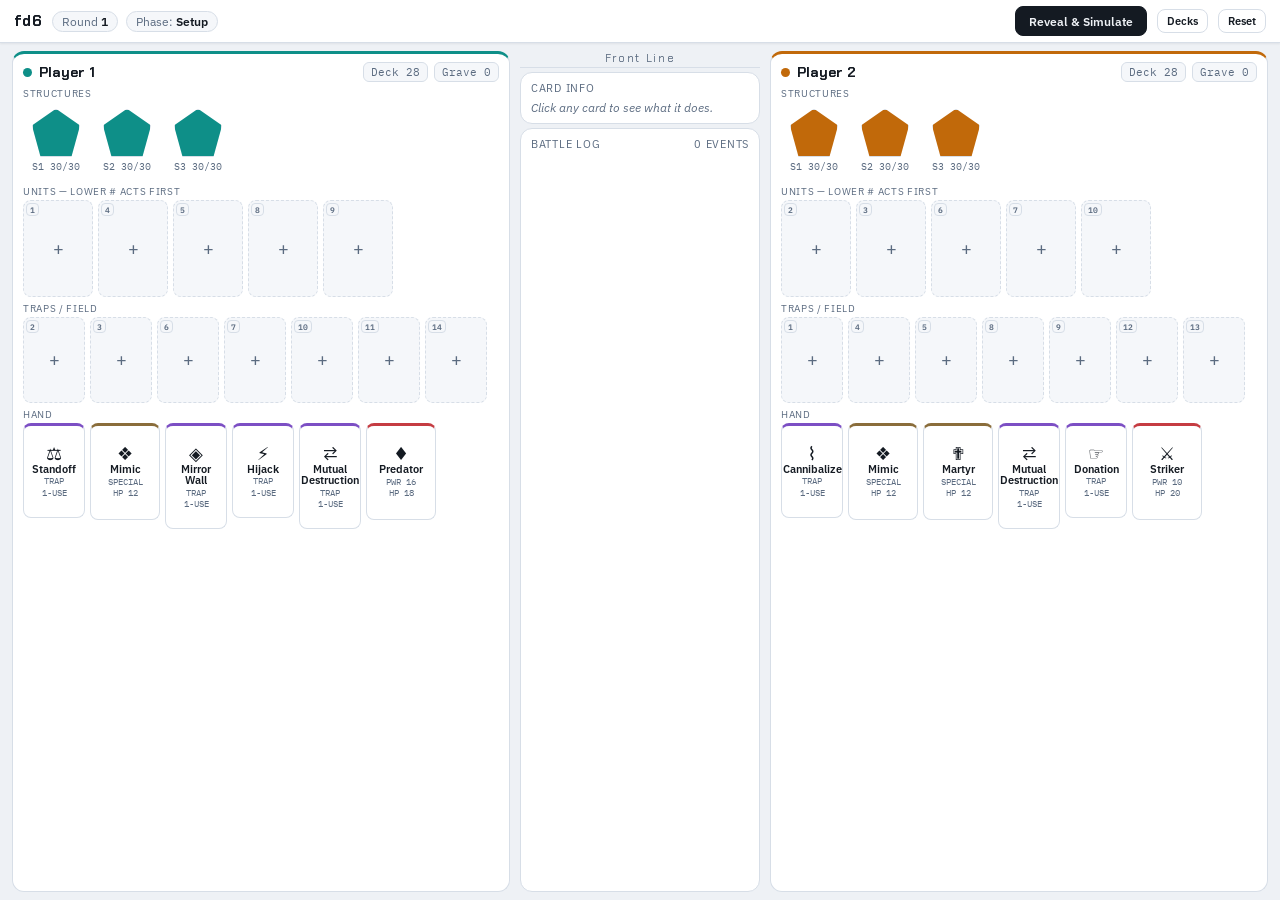
==== commit 194cf48d: "wip" ====
--- a/index.html
+++ b/index.html
@@ -130,7 +130,8 @@
     padding:1px 7px; border-radius:999px; border:1px solid var(--text); background:var(--text); color:var(--bg);
     cursor:pointer; line-height:1.3; z-index:2; animation:next-pulse 1.4s ease-in-out infinite; --next-color:var(--special);
   }
-  .activate-btn:hover{ filter:brightness(1.15); }
+  .activate-btn:hover:not([disabled]){ filter:brightness(1.15); }
+  .activate-btn[disabled]{ opacity:.35; cursor:not-allowed; animation:none; background:transparent; color:var(--text-dim); border-color:var(--line); }
   .equip-badge{
     position:absolute; top:2px; right:2px; width:14px; height:14px; border-radius:50%;
     background:var(--equip); color:#fff; font-size:9px; display:flex; align-items:center;
@@ -305,6 +306,8 @@
   var STRUCTURE_HP = 30, STRUCTURE_COUNT = 3, UNIT_SLOTS = 5, TRAP_SLOTS = 5, CONTINUOUS_SLOTS = 2;
   var PREDATOR_DEATH_AOE = 5;
   var OSSUARY_HP = 3;
+  var VAULT_CAP = 5, MARTYR_CHARGES = 3;
+  var PALLBEARER_MIN_COOLDOWN = 5;
   var DRAW_PER_ROUND = 3, SIM_TICKS = 60;
 
   var cardUid = 0;
@@ -427,12 +430,12 @@
       var player = state.players[side];
       for (var i = 0; i < player.units.length; i++){
         var u = player.units[i];
-        if (u && u.alive && isFinite(u.card.cooldown) && t % u.card.cooldown === 0) queue.push({ side: side, idx: i, prio: slotPriority(side, 'unit', i) });
+        var cd = u ? unitCooldown(player, u.card) : 0;
+        if (u && u.alive && isFinite(cd) && t % cd === 0) queue.push({ side: side, idx: i, prio: slotPriority(side, 'unit', i) });
       }
       for (var j = 0; j < player.continuous.length; j++){
         var cc = player.continuous[j];
         if (cc && cc.card.key === 'blackbox' && (cc.charges || 0) >= 3) queue.push({ side: side, continuousIdx: j, prio: slotPriority(side, 'continuous', j) });
-        if (cc && cc.card.key === 'ossuary' && t % 20 === 0) queue.push({ side: side, continuousIdx: j, prio: slotPriority(side, 'continuous', j) });
       }
     }
     queue.sort(function(a, b){ return a.prio - b.prio; });
@@ -460,12 +463,7 @@
   }
 
   function processQueueItem(item){
-    if (item.continuousIdx !== undefined){
-      var inst = state.players[item.side].continuous[item.continuousIdx];
-      if (!inst) return undefined;
-      if (inst.card.key === 'ossuary') return resolveOssuary(item.side, item.continuousIdx);
-      return resolveBlackBox(item.side, item.continuousIdx);
-    }
+    if (item.continuousIdx !== undefined) return resolveBlackBox(item.side, item.continuousIdx);
     var u = state.players[item.side].units[item.idx];
     if (!u || !u.alive) return undefined;
     return performAction(item.side, item.idx, u, state.tick);
@@ -584,13 +582,32 @@
   }
 
   // Charges are pooled across a player's living units (see tryHijack): these helpers read and spend that pool.
+  function findVault(player){
+    for (var i = 0; i < player.continuous.length; i++){ if (player.continuous[i] && player.continuous[i].card.key === 'vault') return player.continuous[i]; }
+    return null;
+  }
+  function vaultDeposit(player, amount){
+    var v = findVault(player);
+    if (!v || amount <= 0) return 0;
+    var take = Math.min(amount, VAULT_CAP - (v.charges || 0));
+    if (take <= 0) return 0;
+    v.charges = (v.charges || 0) + take;
+    return take;
+  }
   function totalCharges(player){
     var sum = 0;
     player.units.forEach(function(u){ if (u && u.alive) sum += (u.charges || 0); });
-    return sum;
+    var v = findVault(player);
+    return sum + (v ? (v.charges || 0) : 0);
   }
 
   function spendCharges(player, amount){
+    var v = findVault(player);
+    if (v && v.charges > 0){
+      var fromVault = Math.min(v.charges, amount);
+      v.charges -= fromVault;
+      amount -= fromVault;
+    }
     for (var i = 0; i < player.units.length && amount > 0; i++){
       var u = player.units[i];
       if (!u || !u.alive || !(u.charges > 0)) continue;
@@ -731,6 +748,15 @@
     u.alive = false;
     p.units[idx] = null;
 
+    if (card.key === 'martyr' && !opts.martyrPaid){
+      var heir = findChargeRecipient(p, idx);
+      if (heir !== -1){
+        gainCharges(side, heir, MARTYR_CHARGES);
+        addLog(p.name + "'s Martyr passes " + MARTYR_CHARGES + ' charges to ' + p.units[heir].card.name + ' as it dies.', 'meta');
+      }
+    }
+    var banked = vaultDeposit(p, u.charges || 0);
+    if (banked > 0) addLog(p.name + "'s Vault catches " + banked + ' charge(s) from ' + card.name + '.', 'meta');
     p.units.forEach(function(uu){ if (uu && uu.alive && uu.card.key === 'undertaker') uu.charges = (uu.charges || 0) + 1; });
     p.continuous.forEach(function(cc){ if (cc && cc.card.key === 'blackbox') cc.charges = (cc.charges || 0) + 1; });
     p.units.forEach(function(uu){ if (uu && uu.alive && uu.card.key === 'parasite' && uu.hostSlot === idx) uu.hostSlot = null; });
@@ -752,8 +778,7 @@
     if (card.unitType === 'attacker'){
       var power = card.power;
       if (u.equip && u.equip.card.key === 'veteranstandard') power += selfPlayer.summonCount;
-      power = gravePenaltyPower(selfPlayer, card, power);
-      if (power > 0) resolveAttackHit(side, 1 - side, power, selfPlayer.name + "'s " + card.name + " (Dead Man's Switch)", t, undefined, { disarm: card.key === 'disarmer' });
+      resolveAttackHit(side, 1 - side, power, selfPlayer.name + "'s " + card.name + " (Dead Man's Switch)", t, undefined, { disarm: card.key === 'disarmer' });
     } else if (card.unitType === 'healer'){
       var best = findHealTarget(selfPlayer);
       if (best) applyHeal(selfPlayer, best, card.heal, selfPlayer.name + "'s " + card.name + " (Dead Man's Switch)", t);
@@ -815,24 +840,12 @@
     if (trapResult === 'PAUSED') return 'PAUSED';
     if (trapResult === true) return undefined;
     var bgSlot = findLivingBodyguardSlot(dp);
-    // A taunt beats Bodyguard's offer: the attack is already forced onto the Bulwark.
+    // Bodyguard intercepts automatically — no prompt. A taunt still outranks it: the attack is already
+    // forced onto the Bulwark, so Bodyguard cannot pull it back off.
     if (bgSlot !== -1 && !(target.kind === 'unit' && target.idx === bgSlot) && findTauntSlot(dp) === -1){
-      var originalTarget = target;
-      pauseForChoice({
-        title: 'Bodyguard',
-        message: dp.name + "'s Bodyguard offers to intercept this attack. Redirect it to Bodyguard?",
-        options: [
-          { label: 'Redirect to Bodyguard', onClick: function(){
-              var r = applyDamageToTarget(attackerSide, defSide, 'unit', bgSlot, power, sourceLabel, t, opts);
-              if (r !== 'PAUSED') drainQueue();
-          }},
-          { label: 'Let it land normally', onClick: function(){
-              var r = applyDamageToTarget(attackerSide, defSide, originalTarget.kind, originalTarget.idx, power, sourceLabel, t, opts);
-              if (r !== 'PAUSED') drainQueue();
-          }}
-        ]
-      });
-      return 'PAUSED';
+      var shielded = target.kind === 'unit' ? dp.units[target.idx].card.name : 'Structure ' + (target.idx + 1);
+      addLog('t' + t + ': ' + dp.name + "'s Bodyguard steps in front of " + shielded + '.', 'trap');
+      return applyDamageToTarget(attackerSide, defSide, 'unit', bgSlot, power, sourceLabel, t, opts);
     }
     return applyDamageToTarget(attackerSide, defSide, target.kind, target.idx, power, sourceLabel, t, opts);
   }
@@ -1152,9 +1165,11 @@
     if (hijackIdx === -1) return null;
     var chargedSlot = -1;
     for (var j = 0; j < op.units.length; j++){ if (op.units[j] && op.units[j].alive && (op.units[j].charges || 0) > 0){ chargedSlot = j; break; } }
-    if (chargedSlot === -1) return null;
+    var vault = findVault(op);
+    if (chargedSlot === -1 && !(vault && vault.charges > 0)) return null;
     chargeExtortion(opp);
-    op.units[chargedSlot].charges -= 1;
+    if (chargedSlot === -1) vault.charges -= 1;
+    else op.units[chargedSlot].charges -= 1;
     consumeTrap(opp, hijackIdx);
     addLog(op.name + "'s Hijack seizes control of the effect!", 'trap');
     return opp;
@@ -1191,8 +1206,6 @@
     var selfPlayer = state.players[side];
     var power = card.power;
     if (u.equip && u.equip.card.key === 'veteranstandard') power += selfPlayer.summonCount;
-    power = gravePenaltyPower(selfPlayer, card, power);
-    if (power <= 0){ logIdle(side, card.name, t, 'weighed down by ' + countGraveTokens(selfPlayer) + ' Grave Token(s)'); return; }
     selfPlayer.lastAction = { kind: 'attack', amount: power };
     return resolveAttackHit(side, 1 - side, power, selfPlayer.name + "'s " + card.name, t, slotIdx, { disarm: card.key === 'disarmer' });
   }
@@ -1295,7 +1308,6 @@
     if (template.unitType === 'attacker'){
       var power = template.power;
       if (selfPlayer.units[templateIdx].equip && selfPlayer.units[templateIdx].equip.card.key === 'veteranstandard') power += selfPlayer.summonCount;
-      power = gravePenaltyPower(selfPlayer, template, power);
       var r = resolveAttackHit(side, 1 - side, power, label, t, slotIdx, { disarm: template.key === 'disarmer' });
       selfPlayer.lastAction = { kind: 'attack', amount: power };
       if (r === 'PAUSED') return 'PAUSED';
@@ -1318,12 +1330,12 @@
     var unitLabel = function(i){ var x = selfPlayer.units[i]; return x.card.name + ' (' + x.hp + '/' + x.maxHp + ' HP)'; };
     pauseForChoice({
       title: 'Martyr',
-      message: selfPlayer.name + ', choose the unit to receive 2 charges from Martyr.',
+      message: selfPlayer.name + ', choose the unit to receive ' + MARTYR_CHARGES + ' charges from Martyr.',
       options: targets.map(function(i){
         return { label: unitLabel(i), onClick: function(){
-          gainCharges(side, i, 2);
-          addLog('t' + t + ': ' + selfPlayer.name + "'s Martyr gives 2 charges to " + selfPlayer.units[i].card.name + ' and destroys itself.', 'meta');
-          destroyUnit(side, slotIdx, {});
+          gainCharges(side, i, MARTYR_CHARGES);
+          addLog('t' + t + ': ' + selfPlayer.name + "'s Martyr gives " + MARTYR_CHARGES + ' charges to ' + selfPlayer.units[i].card.name + ' and destroys itself.', 'meta');
+          destroyUnit(side, slotIdx, { martyrPaid: true });
           drainQueue();
         }};
       })
@@ -1340,13 +1352,13 @@
     if (!inst || inst.card.key !== 'ossuary' || inst.targetUid == null) return -1;
     return findUnitSlotByUid(player, inst.targetUid);
   }
-  // A Pallbearer's strikes are dragged down by the dead it carries: -10% of printed power per Grave
-  // Token in its own graveyard, so 10 tokens silence it entirely.
-  function gravePenaltyPower(player, card, power){
-    if (card.key !== 'pallbearer') return power;
+  // The dead a Pallbearer carries drive it on: every Grave Token in its own graveyard shaves 10% off the
+  // gap between its swings, down to PALLBEARER_MIN_COOLDOWN. Every other unit just uses its printed cooldown.
+  function unitCooldown(player, card){
+    if (card.key !== 'pallbearer' || !isFinite(card.cooldown)) return card.cooldown;
     var tokens = countGraveTokens(player);
-    if (!tokens) return power;
-    return Math.max(0, Math.round(power * Math.max(0, 1 - 0.1 * tokens)));
+    if (!tokens) return card.cooldown;
+    return Math.max(PALLBEARER_MIN_COOLDOWN, Math.round(card.cooldown * Math.max(0, 1 - 0.1 * tokens)));
   }
   function countGraveTokens(player){
     return player.grave.filter(function(c){ return c.key === 'gravetoken'; }).length;
@@ -1356,19 +1368,41 @@
     var p = state.players[side];
     var slot = p.continuous[continuousIdx];
     if (!slot || slot.card.key !== 'ossuary') return;
-    var tokenIdx = findGraveTokenIdx(p);
-    if (tokenIdx === -1){ logIdle(side, slot.card.name, state.tick, 'no Grave Token to spend'); return; }
-    var tgt = ossuaryTargetSlot(p, slot);
-    if (tgt === -1){ logIdle(side, slot.card.name, state.tick, 'its target is gone'); return; }
-    return chargeExtortionChoice(side, function(){
+    if (findGraveTokenIdx(p) === -1){
+      addLog('t' + state.tick + ': ' + p.name + "'s Ossuary fizzles — no Grave Token to spend.", 'meta');
+      return;
+    }
+    // A permanent +3, the way Cannibalize hands over HP — it raises the cap, so it is never wasted on a healthy unit.
+    var feed = function(tgt){
+      var tokenIdx = findGraveTokenIdx(p);
+      if (tokenIdx === -1 || !p.units[tgt] || !p.units[tgt].alive) return undefined;
       p.grave.splice(tokenIdx, 1);
-      // A permanent +3, the way Cannibalize hands over HP — it raises the cap, so it is never wasted on a healthy unit.
       var u = p.units[tgt];
       u.maxHp += OSSUARY_HP;
       u.hp += OSSUARY_HP;
       addLog('t' + state.tick + ': ' + p.name + "'s Ossuary feeds " + u.card.name + ' +' + OSSUARY_HP + ' HP (' + u.hp + '/' + u.maxHp + ').', 'heal');
       return undefined;
+    };
+    var tgt = ossuaryTargetSlot(p, slot);
+    if (tgt !== -1) return chargeExtortionChoice(side, function(){ return feed(tgt); });
+
+    // No target picked during setup, or it died: choose one now instead of letting the card sit useless.
+    var living = [];
+    p.units.forEach(function(u, i){ if (u && u.alive) living.push(i); });
+    if (!living.length){ addLog('t' + state.tick + ': ' + p.name + "'s Ossuary fizzles — no living unit to feed.", 'meta'); return; }
+    pauseForChoice({
+      title: 'Ossuary',
+      message: p.name + ', choose the unit your Ossuary feeds. It keeps feeding this unit from now on.',
+      options: living.map(function(i){
+        var lu = p.units[i];
+        return { label: lu.card.name + ' (' + lu.hp + '/' + lu.maxHp + ' HP)', onClick: function(){
+          slot.targetUid = lu.card.uid;
+          var r = chargeExtortionChoice(side, function(){ return feed(i); });
+          if (r !== 'PAUSED') drainQueue();
+        }};
+      })
     });
+    return 'PAUSED';
   }
 
   function resolveBlackBox(side, continuousIdx){
@@ -1403,8 +1437,30 @@
   function unitHasActivation(u){
     return !!(u && u.alive && u.card.activatable && (u.charges || 0) >= (u.card.activateCost || 1));
   }
+  // Ossuary is the only continuous with a player-activated ability: its cost is a Grave Token, and it
+  // needs a live target to feed, so a declaration with neither still on the board fizzles on resolution.
+  function continuousHasActivation(player, cc){
+    if (!cc || cc.card.key !== 'ossuary') return false;
+    if (findGraveTokenIdx(player) === -1) return false;
+    return player.units.some(function(u){ return u && u.alive; });
+  }
+  // Why the Feed button is greyed out, so the card never just looks broken.
+  function continuousBlockedReason(side, idx){
+    var p = state.players[side], cc = p.continuous[idx];
+    if (!cc || cc.card.key !== 'ossuary') return '';
+    if (state.phase !== 'simulating') return 'Only during the battle';
+    if (state.responder !== null && state.responder !== side) return 'Waiting on the other player to respond or pass';
+    if (state.pendingChoice || state.resolvingStack) return 'Finish the current effect first';
+    if (findGraveTokenIdx(p) === -1) return 'No Grave Token in your graveyard to spend';
+    if (!p.units.some(function(u){ return u && u.alive; })) return 'No living unit to feed';
+    return '';
+  }
   function trapHasActivation(tr){
     return !!(tr && (tr.card.manualFire || (tr.card.manualArm && !tr.primed)));
+  }
+  function findContinuousSlotByUid(player, uid){
+    for (var i = 0; i < player.continuous.length; i++){ if (player.continuous[i] && player.continuous[i].card.uid === uid) return i; }
+    return -1;
   }
   function findTrapSlotByUid(player, uid){
     for (var i = 0; i < player.traps.length; i++){ if (player.traps[i] && player.traps[i].card.uid === uid) return i; }
@@ -1421,9 +1477,16 @@
     return mayActivateNow(side) && trapHasActivation(tr) && !isDeclared(tr.card.uid);
   }
 
+  function canActivateContinuous(side, idx){
+    var p = state.players[side];
+    var cc = p.continuous[idx];
+    return mayActivateNow(side) && continuousHasActivation(p, cc) && !isDeclared(cc.card.uid);
+  }
+
   function declareAbility(side, zone, idx){
     var p = state.players[side];
-    var card = (zone === 'unit' ? p.units[idx] : p.traps[idx]).card;
+    var arr = zone === 'unit' ? p.units : zone === 'trap' ? p.traps : p.continuous;
+    var card = arr[idx].card;
     var inResponse = state.stack.length > 0;
     state.stack.push({ side: side, zone: zone, uid: card.uid, name: card.name });
     state.responder = 1 - side;
@@ -1438,6 +1501,10 @@
 
   function activateTrap(side, idx){
     if (canActivateTrap(side, idx)) declareAbility(side, 'trap', idx);
+  }
+
+  function activateContinuous(side, idx){
+    if (canActivateContinuous(side, idx)) declareAbility(side, 'continuous', idx);
   }
 
   function passResponse(){
@@ -1475,6 +1542,11 @@
         case 'gravedigger': return doGravedigger(d.side, idx, u, t);
       }
       return;
+    }
+    if (d.zone === 'continuous'){
+      var cIdx = findContinuousSlotByUid(p, d.uid);
+      if (cIdx === -1 || !continuousHasActivation(p, p.continuous[cIdx])){ fizzle(); return; }
+      return resolveOssuary(d.side, cIdx);
     }
     var tIdx = findTrapSlotByUid(p, d.uid);
     var tr = tIdx === -1 ? null : p.traps[tIdx];
@@ -1709,14 +1781,15 @@
       var parts = ['On ' + p.name + "'s board (slot " + (loc.idx + 1) + ')', 'HP ' + u.hp + '/' + u.maxHp];
       if (u.card.key === 'pallbearer'){
         var tk = countGraveTokens(p);
-        parts.push(tk === 0 ? 'No Grave Tokens — hits for its full ' + u.card.power
-                            : (tk + ' Grave Token(s): -' + (tk * 10) + '% → hits for ' + gravePenaltyPower(p, u.card, u.card.power)));
+        parts.push(tk === 0 ? 'No Grave Tokens — acts every ' + u.card.cooldown + ' ticks'
+                            : (tk + ' Grave Token(s): -' + (tk * 10) + '% → acts every ' + unitCooldown(p, u.card) + ' ticks'));
       }
       if (ins.card.usesCharges) parts.push('Charges ' + (u.charges || 0));
       if (ins.card.activatable) parts.push('Activate manually during battle');
       else if (isFinite(ins.card.cooldown)){
-        parts.push('Acts every ' + ins.card.cooldown + ' ticks');
-        if (state.phase === 'simulating' || state.phase === 'roundEnd') parts.push('Next action in ' + (ins.card.cooldown - (state.tick % ins.card.cooldown)) + ' ticks');
+        var icd = unitCooldown(p, ins.card);
+        parts.push('Acts every ' + icd + ' ticks');
+        if (state.phase === 'simulating' || state.phase === 'roundEnd') parts.push('Next action in ' + (icd - (state.tick % icd)) + ' ticks');
       }
       else if (ins.card.unitType === 'passive') parts.push('Passive — never takes a turn');
       if (ins.card.key === 'bulwark') parts.push(u.taunting ? 'Doubled and taunting — enemy attacks must hit it' : 'Not taunting — it is not alone on your side');
@@ -1740,8 +1813,11 @@
         if (inst.card.key === 'ossuary'){
           var oslot = ossuaryTargetSlot(p, inst);
           return ['Active on ' + p.name + "'s side", countGraveTokens(p) + ' Grave Token(s) in the graveyard',
-                  oslot === -1 ? 'No target — click it during setup to pick one' : ('Feeding ' + p.units[oslot].card.name), 'Acts every 20 ticks'];
+                  oslot === -1 ? 'No target — click it during setup to pick one' : ('Feeding ' + p.units[oslot].card.name),
+                  'Activate it during the battle'];
         }
+        if (inst.card.key === 'vault') return ['Active on ' + p.name + "'s side", 'Holding ' + (inst.charges || 0) + '/' + VAULT_CAP + ' charges',
+                                               'Spent before your units when a trap needs charges'];
         return ['Active on ' + p.name + "'s side", 'Charges ' + (inst.charges || 0) + '/3'];
       }
       if (inst.card.manualArm) return [(inst.primed ? 'Active' : 'Dormant') + ' on ' + p.name + "'s side", inst.primed ? 'Catches the next enemy attack' : 'Activate it during the battle'];
@@ -1830,7 +1906,7 @@
       { tabindex:'0', role:'button', title: card.name + ' — ' + card.effect + (interactive ? ' (double-click to return to hand)' : '') });
     var pct = Math.max(0, u.hp / u.maxHp);
     var lines;
-    if (card.unitType === 'attacker') lines = ['PWR ' + gravePenaltyPower(player, card, card.power), ''];
+    if (card.unitType === 'attacker') lines = ['PWR ' + card.power, ''];
     else if (card.unitType === 'healer') lines = ['HEAL ' + card.heal, ''];
     else if (card.unitType === 'passive') lines = ['PASSIVE', ''];
     else lines = ['SPECIAL', ''];
@@ -1839,8 +1915,9 @@
       var host = u.hostSlot != null ? player.units[u.hostSlot] : null;
       lines[0] = host ? ('→ ' + host.card.name) : 'NO HOST';
     }
-    var chargePct = (state.phase === 'simulating' || state.phase === 'roundEnd' || state.phase === 'gameOver') && isFinite(card.cooldown)
-      ? (state.tick % card.cooldown) / card.cooldown : 0;
+    var liveCd = unitCooldown(player, card);
+    var chargePct = (state.phase === 'simulating' || state.phase === 'roundEnd' || state.phase === 'gameOver') && isFinite(liveCd)
+      ? (state.tick % liveCd) / liveCd : 0;
     var chargeLine = (card.usesCharges || (u.charges || 0) > 0) ? ('<div class="stat mono">⚡' + (u.charges || 0) + '</div>') : '';
     var activatable = canActivate(side, idx);
     if (isDeclared(card.uid)) lines[0] = 'DECLARED';
@@ -1903,10 +1980,16 @@
       var ot = ossuaryTargetSlot(player, inst);
       ossLine = '<div class="stat mono">' + (ot === -1 ? 'NO TARGET' : ('→ ' + player.units[ot].card.name)) + '</div>';
     }
-    var statLine = zone === 'continuous' ? (card.key === 'ossuary' ? ('◌ ' + countGraveTokens(player)) : ('⚡' + (inst.charges || 0) + '/3'))
+    var statLine = zone === 'continuous' ? (card.key === 'ossuary' ? ('◌ ' + countGraveTokens(player))
+        : card.key === 'vault' ? ('⚡' + (inst.charges || 0) + '/' + VAULT_CAP) : ('⚡' + (inst.charges || 0) + '/3'))
       : card.manualArm ? (inst.primed ? 'ACTIVE' : 'DORMANT') : card.manualFire ? 'READY' : 'ARMED';
-    if (zone === 'trap' && isDeclared(card.uid)) statLine = 'DECLARED';
+    if (isDeclared(card.uid)) statLine = 'DECLARED';
     if (zone === 'trap' && canActivateTrap(side, idx)) statLine = '<button class="activate-btn" type="button" title="Activate now: catches the next enemy attack">Activate</button>';
+    if (zone === 'continuous' && card.key === 'ossuary' && state.phase === 'simulating' && !isDeclared(card.uid)){
+      var feedOk = canActivateContinuous(side, idx);
+      var feedWhy = feedOk ? 'Spend a Grave Token to give the target +' + OSSUARY_HP + ' HP' : continuousBlockedReason(side, idx);
+      statLine = '<button class="activate-btn" type="button"' + (feedOk ? '' : ' disabled') + ' title="' + feedWhy + '">Feed</button>';
+    }
     c.innerHTML =
       prioBadge(side, zone, idx) +
       (isNext ? '<div class="next-tag">NEXT</div>' : '') +
@@ -1914,7 +1997,7 @@
       '<div class="name">' + card.name + '</div>' +
       '<div class="stat mono">' + statLine + '</div>' + ossLine;
     var armBtn = c.querySelector('.activate-btn');
-    if (armBtn) armBtn.addEventListener('click', function(e){ e.stopPropagation(); activateTrap(side, idx); });
+    if (armBtn) armBtn.addEventListener('click', function(e){ e.stopPropagation(); (zone === 'trap' ? activateTrap : activateContinuous)(side, idx); });
     c.addEventListener('click', function(){ inspectCard(card, { side: side, zone: zone, idx: idx }); });
     if (interactive){
       c.addEventListener('dblclick', function(){ removePlacedCard(side, zone, idx); });
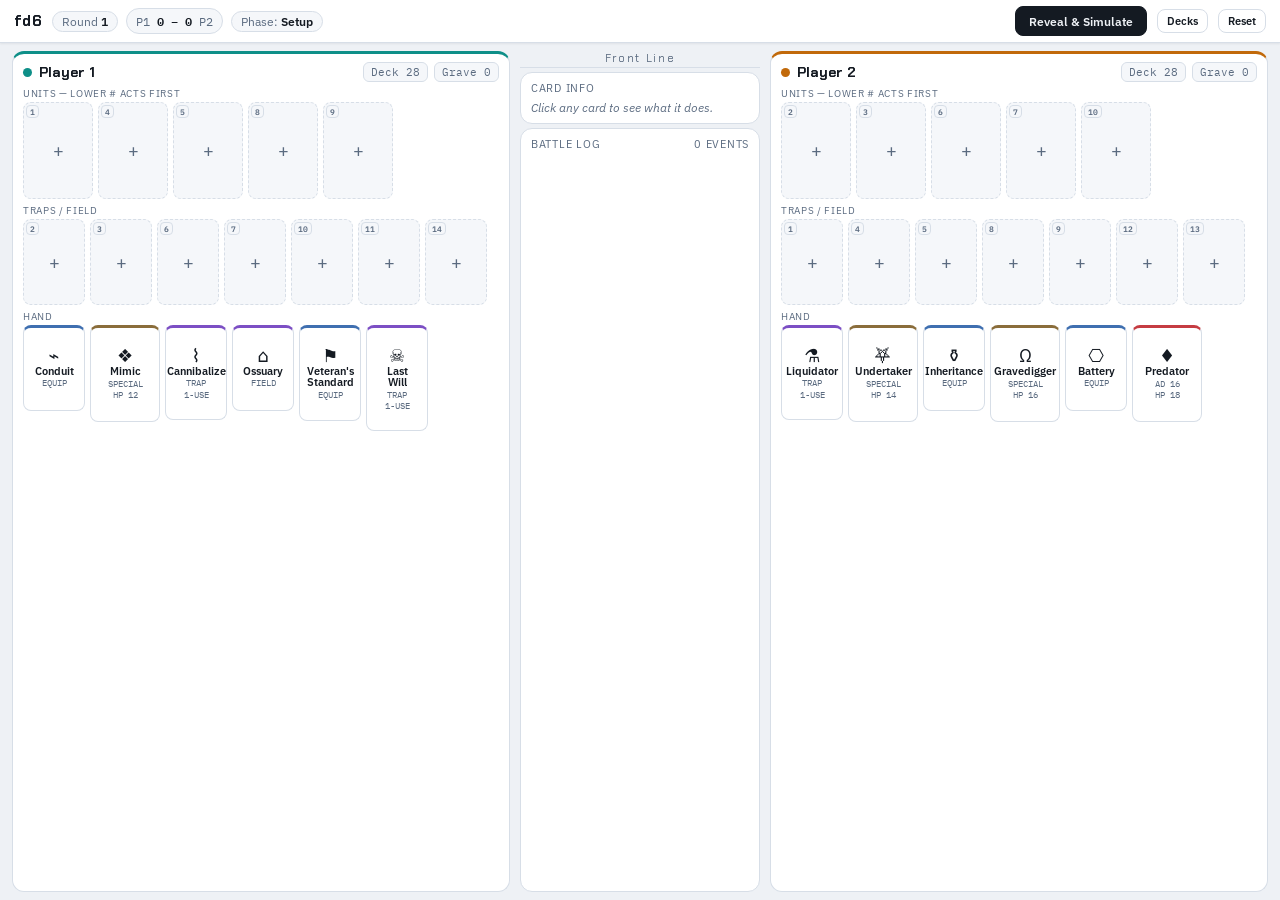
==== commit 259ab423: "League-style unit stats; win rounds instead of destroying structures - Units get HP/AD/AP/Armor/MR/A" ====
--- a/index.html
+++ b/index.html
@@ -48,7 +48,7 @@
 
   /* Cards are sized by width (see --card-w / --trap-w), so each section is as tall as its content.
      The hand takes whatever height is left and wraps onto more lines instead of scrolling sideways. */
-  .panel{ --card-w:70px; --trap-w:62px; --structure-w:66px; }
+  .panel{ --card-w:70px; --trap-w:62px; }
   .section{ flex:0 0 auto; display:flex; flex-direction:column; gap:2px; }
   .sec-hand{ flex:1 1 auto; min-height:0; }
   .row-label{ flex:0 0 auto; font-size:.6rem; text-transform:uppercase; letter-spacing:.07em; color:var(--text-dim); }
@@ -58,19 +58,6 @@
   .row.zone-row{ flex-wrap:nowrap; }
   .row.zone-row > .card, .row.zone-row > .slot{ flex:1 1 0; min-width:0; max-width:var(--trap-w); }
 
-  /* structures */
-  .structure{ width:var(--structure-w); aspect-ratio:.85; display:flex; flex-direction:column; align-items:center; justify-content:center; gap:3px; }
-  .structure-shape{
-    position:relative; height:62%; aspect-ratio:1;
-    clip-path:polygon(50% 0%, 100% 35%, 82% 100%, 18% 100%, 0% 35%);
-    background:var(--panel-2); overflow:hidden; border:1px solid var(--line);
-  }
-  .panel.p1 .structure-fill{ background:var(--p1); }
-  .panel.p2 .structure-fill{ background:var(--p2); }
-  .structure-fill{ position:absolute; left:0; right:0; bottom:0; transition:height .3s ease; }
-  .structure.dead .structure-shape{ opacity:.3; }
-  .structure-hp{ font-size:clamp(7px,1.15vh,10px); color:var(--text-dim); white-space:nowrap; }
-  .structure.dead .structure-hp{ color:var(--danger); font-weight:600; }
 
   /* slots + cards */
   .slot{
@@ -200,6 +187,7 @@
     <div class="brand">fd6<small>hotseat TCG battle-sim prototype</small></div>
     <div class="status">
       <span class="pill">Round <b id="roundLabel">1</b></span>
+      <span class="pill mono" id="scorePill" title="Rounds won">P1 <b id="scoreLabel">0 – 0</b> P2</span>
       <span class="pill" id="phasePill">Phase: <b id="phaseLabel">Setup</b></span>
       <span class="pill mono" id="tickPill" hidden>Tick <b id="tickLabel">0</b>/60</span>
       <span class="pill next-pill" id="nextPill" hidden>Next: <b id="nextLabel"></b></span>
@@ -221,10 +209,6 @@
         <span class="pile-pill mono" id="grave-0"></span>
       </div>
       <div id="graveList-0" class="grave-list" hidden></div>
-    </div>
-    <div class="section sec-structures">
-      <div class="row-label">Structures</div>
-      <div class="row" id="structures-0"></div>
     </div>
     <div class="section sec-units">
       <div class="row-label">Units</div>
@@ -260,10 +244,6 @@
         <span class="pile-pill mono" id="grave-1"></span>
       </div>
       <div id="graveList-1" class="grave-list" hidden></div>
-    </div>
-    <div class="section sec-structures">
-      <div class="row-label">Structures</div>
-      <div class="row" id="structures-1"></div>
     </div>
     <div class="section sec-units">
       <div class="row-label">Units</div>
@@ -283,7 +263,7 @@
 <div class="overlay" id="overlay" hidden>
   <div class="overlay-card">
     <h2 id="overlayTitle">Player 1 Wins</h2>
-    <p id="overlaySub">All of Player 2's structures have fallen.</p>
+    <p id="overlaySub"></p>
     <button class="btn primary" id="overlayNewGame">New Game</button>
   </div>
 </div>
@@ -303,7 +283,8 @@
 
   var deckRecipes = loadDeckRecipes();
 
-  var STRUCTURE_HP = 30, STRUCTURE_COUNT = 3, UNIT_SLOTS = 5, TRAP_SLOTS = 5, CONTINUOUS_SLOTS = 2;
+  // Infinity = endless play: rounds are scored but the match never ends. Set a number (e.g. 3) for first-to-N.
+  var ROUNDS_TO_WIN = Infinity, UNIT_SLOTS = 5, TRAP_SLOTS = 5, CONTINUOUS_SLOTS = 2;
   var PREDATOR_DEATH_AOE = 5;
   var OSSUARY_HP = 3;
   var VAULT_CAP = 5, MARTYR_CHARGES = 3;
@@ -340,7 +321,6 @@
       grave: [],
       summonCount: 0,
       lastAction: null,
-      structures: Array.from({length:STRUCTURE_COUNT}, function(){ return {hp:STRUCTURE_HP, maxHp:STRUCTURE_HP, alive:true}; }),
       units: new Array(UNIT_SLOTS).fill(null),
       traps: new Array(TRAP_SLOTS).fill(null),
       continuous: new Array(CONTINUOUS_SLOTS).fill(null)
@@ -380,7 +360,7 @@
       round: 1, phase: 'setup', tick: 0,
       selected: null, attaching: null, inspected: null, winner: null, log: [], graveOpen: [false,false],
       pendingChoice: null, tickQueue: [], tickQueuePos: 0,
-      stack: [], responder: null, resolvingStack: false,
+      stack: [], responder: null, resolvingStack: false, roundWins: [0, 0],
       players: [newPlayer('Player 1', 0), newPlayer('Player 2', 1)]
     };
     s.players.forEach(function(p){ drawCards(p, INITIAL_HAND); });
@@ -401,7 +381,7 @@
     state.attaching = null;
     state.players.forEach(refreshBulwarks);
     addLog('Round ' + state.round + ': boards revealed. Battle begins. Press Step to advance.', 'meta');
-    render();
+    if (!checkForWipe()) render();   // a side that fielded no units loses the round on the spot
   }
 
   // ---------- Slot priority ----------
@@ -475,14 +455,15 @@
     if (state.manualPause){
       state.manualPause = false;
       if (state.resolvingStack) resolveStack(); // a choice opened mid-resolution; finish the rest of the stack
-      else render();
+      else if (!checkForWipe()) render();
       return;
     }
     if (state.tickQueuePos < state.tickQueue.length){
       var item = state.tickQueue[state.tickQueuePos++];
       var result = processQueueItem(item);
-      if (state.phase === 'gameOver' || result === 'PAUSED'){ render(); return; }
-    }
+      if (result === 'PAUSED'){ render(); return; }
+    }
+    if (checkForWipe()) return;
     render();
     if (state.tickQueuePos >= state.tickQueue.length && state.tick >= SIM_TICKS) endSimulation();
   }
@@ -762,7 +743,7 @@
     p.units.forEach(function(uu){ if (uu && uu.alive && uu.card.key === 'parasite' && uu.hostSlot === idx) uu.hostSlot = null; });
 
     if (card.key === 'predator'){
-      addLog(p.name + "'s Predator lashes out as it dies, hitting its own side for " + PREDATOR_DEATH_AOE + '.', 'attack');
+      addLog(p.name + "'s Predator lashes out as it dies, hitting its own side for " + PREDATOR_DEATH_AOE + " true damage.", 'attack');
       p.units.forEach(function(uu, i){
         if (!uu || !uu.alive) return;
         uu.hp -= PREDATOR_DEATH_AOE;
@@ -776,17 +757,17 @@
     var card = u.card;
     var selfPlayer = state.players[side];
     if (card.unitType === 'attacker'){
-      var power = card.power;
+      var power = card.ad;
       if (u.equip && u.equip.card.key === 'veteranstandard') power += selfPlayer.summonCount;
       resolveAttackHit(side, 1 - side, power, selfPlayer.name + "'s " + card.name + " (Dead Man's Switch)", t, undefined, { disarm: card.key === 'disarmer' });
     } else if (card.unitType === 'healer'){
       var best = findHealTarget(selfPlayer);
-      if (best) applyHeal(selfPlayer, best, card.heal, selfPlayer.name + "'s " + card.name + " (Dead Man's Switch)", t);
+      if (best) applyHeal(selfPlayer, best, card.ap, selfPlayer.name + "'s " + card.name + " (Dead Man's Switch)", t);
     } else if (card.key === 'gravedigger'){
       var graveCount = selfPlayer.grave.length;
-      for (var k = 0; k < graveCount; k++) resolveAttackHit(side, 1 - side, 4, selfPlayer.name + "'s Gravedigger (Dead Man's Switch)", t);
+      for (var k = 0; k < graveCount; k++) resolveAttackHit(side, 1 - side, card.ap, selfPlayer.name + "'s Gravedigger (Dead Man's Switch)", t, undefined, { dmgType: 'magic' });
     } else if (card.key === 'loadedgun'){
-      resolveAttackHit(side, 1 - side, 2, selfPlayer.name + "'s Loaded Gun (Dead Man's Switch)", t);
+      resolveAttackHit(side, 1 - side, card.ap, selfPlayer.name + "'s Loaded Gun (Dead Man's Switch)", t, undefined, { dmgType: 'magic' });
     }
     // mimic/undertaker/parasite/extortionist/bodyguard/scavenger have no meaningful forced retaliation — skipped.
   }
@@ -794,12 +775,6 @@
   // ---------- Heal helpers ----------
   function findHealTarget(player){
     var best = null, bestPct = 1;
-    player.structures.forEach(function(s, idx){
-      if (s.alive && s.hp < s.maxHp){
-        var pct = s.hp / s.maxHp;
-        if (pct < bestPct){ bestPct = pct; best = { kind: 'structure', idx: idx }; }
-      }
-    });
     player.units.forEach(function(u, idx){
       if (u && u.alive && u.hp < u.maxHp){
         var pct = u.hp / u.maxHp;
@@ -809,17 +784,23 @@
     return best;
   }
   function applyHeal(player, best, amount, label, t){
-    if (best.kind === 'structure'){
-      var s = player.structures[best.idx];
-      var before = s.hp;
-      s.hp = Math.min(s.maxHp, s.hp + amount);
-      addLog('t' + t + ': ' + label + ' repairs Structure ' + (best.idx + 1) + ' for ' + (s.hp - before) + '.', 'heal');
-    } else {
-      var u = player.units[best.idx];
-      var before2 = u.hp;
-      u.hp = Math.min(u.maxHp, u.hp + amount);
-      addLog('t' + t + ': ' + label + ' heals ' + u.card.name + ' for ' + (u.hp - before2) + '.', 'heal');
-    }
+    var u = player.units[best.idx];
+    var before = u.hp;
+    u.hp = Math.min(u.maxHp, u.hp + amount);
+    addLog('t' + t + ': ' + label + ' heals ' + u.card.name + ' for ' + (u.hp - before) + '.', 'heal');
+  }
+
+  // ---------- Damage types ----------
+  // Physical damage (auto-attacks) is reduced by armor, magic damage (abilities) by magic resist, and true
+  // damage by nothing — League's formula: taken = dmg × 100 / (100 + resist), rounded, at least 1.
+  function mitigatedDamage(amount, dmgType, u){
+    if (amount <= 0) return 0;
+    var resist = dmgType === 'physical' ? (u.card.armor || 0) : dmgType === 'magic' ? (u.card.mr || 0) : 0;
+    return Math.max(1, Math.round(amount * 100 / (100 + resist)));
+  }
+  function damageNote(raw, dealt, dmgType){
+    if (dealt === raw) return '';
+    return ' (' + raw + ' ' + dmgType + ', ' + (dmgType === 'physical' ? 'armor' : 'MR') + ' blocked ' + (raw - dealt) + ')';
   }
 
   // ---------- Attack resolution pipeline ----------
@@ -827,7 +808,6 @@
     var taunt = findTauntSlot(dp);
     if (taunt !== -1) return { kind: 'unit', idx: taunt };
     for (var i = 0; i < dp.units.length; i++){ if (dp.units[i] && dp.units[i].alive) return { kind: 'unit', idx: i }; }
-    for (var j = 0; j < dp.structures.length; j++){ if (dp.structures[j].alive) return { kind: 'structure', idx: j }; }
     return null;
   }
 
@@ -843,8 +823,7 @@
     // Bodyguard intercepts automatically — no prompt. A taunt still outranks it: the attack is already
     // forced onto the Bulwark, so Bodyguard cannot pull it back off.
     if (bgSlot !== -1 && !(target.kind === 'unit' && target.idx === bgSlot) && findTauntSlot(dp) === -1){
-      var shielded = target.kind === 'unit' ? dp.units[target.idx].card.name : 'Structure ' + (target.idx + 1);
-      addLog('t' + t + ': ' + dp.name + "'s Bodyguard steps in front of " + shielded + '.', 'trap');
+      addLog('t' + t + ': ' + dp.name + "'s Bodyguard steps in front of " + dp.units[target.idx].card.name + '.', 'trap');
       return applyDamageToTarget(attackerSide, defSide, 'unit', bgSlot, power, sourceLabel, t, opts);
     }
     return applyDamageToTarget(attackerSide, defSide, target.kind, target.idx, power, sourceLabel, t, opts);
@@ -864,8 +843,10 @@
         addLog('t' + t + ': ' + sourceLabel + ' tears ' + stripped.name + ' off ' + dp.name + "'s " + target.card.name + ' and destroys it.', 'destroy');
         return undefined;
       }
-      target.hp -= power;
-      addLog('t' + t + ': ' + sourceLabel + ' hits ' + dp.name + "'s " + target.card.name + ' for ' + power + '.', 'attack');
+      var dmgType = (opts && opts.dmgType) || 'physical';
+      var dealt = mitigatedDamage(power, dmgType, target);
+      target.hp -= dealt;
+      addLog('t' + t + ': ' + sourceLabel + ' hits ' + dp.name + "'s " + target.card.name + ' for ' + dealt + damageNote(power, dealt, dmgType) + '.', 'attack');
       var condIdx = conduitTargetSlot(dp, target);   // pays out even on a lethal hit
       if (condIdx !== -1){
         gainCharges(defSide, condIdx, 1);
@@ -907,18 +888,6 @@
         destroyUnit(defSide, idx, { killedByOpponent: true });
       }
       return undefined;
-    }
-    var s = dp.structures[idx];
-    s.hp -= power;
-    addLog('t' + t + ': ' + sourceLabel + ' strikes ' + dp.name + "'s Structure " + (idx + 1) + ' for ' + power + '.', 'attack');
-    if (s.hp <= 0){
-      s.hp = 0; s.alive = false;
-      addLog('t' + t + ': ' + dp.name + "'s Structure " + (idx + 1) + ' is destroyed!', 'destroy');
-      if (dp.structures.every(function(x){ return !x.alive; })){
-        state.phase = 'gameOver';
-        state.winner = attackerSide;
-        addLog(state.players[attackerSide].name + ' wins! All of ' + dp.name + "'s structures have fallen.", 'win');
-      }
     }
     return undefined;
   }
@@ -1175,28 +1144,17 @@
     return opp;
   }
 
-  function hitOwnWeakest(side, amount, label, t){
+  function hitOwnWeakest(side, amount, label, t, dmgType){
     var p = state.players[side];
     var idx = findWeakestUnit(p);
     if (idx === -1){
-      var sIdx = p.structures.findIndex(function(s){ return s.alive; });
-      if (sIdx === -1) return;
-      p.structures[sIdx].hp -= amount;
-      addLog('t' + t + ': ' + label + ' backfires onto ' + p.name + "'s Structure " + (sIdx + 1) + ' for ' + amount + '.', 'attack');
-      if (p.structures[sIdx].hp <= 0){
-        p.structures[sIdx].hp = 0; p.structures[sIdx].alive = false;
-        addLog(p.name + "'s Structure " + (sIdx + 1) + ' is destroyed!', 'destroy');
-        if (p.structures.every(function(x){ return !x.alive; })){
-          state.phase = 'gameOver';
-          state.winner = 1 - side;
-          addLog(state.players[1 - side].name + ' wins!', 'win');
-        }
-      }
+      addLog('t' + t + ': ' + label + ' backfires, but ' + p.name + ' has no unit for it to hit.', 'meta');
       return;
     }
     var target = p.units[idx];
-    target.hp -= amount;
-    addLog('t' + t + ': ' + label + ' backfires onto ' + p.name + "'s " + target.card.name + ' for ' + amount + '.', 'attack');
+    var dealt = mitigatedDamage(amount, dmgType || 'physical', target);
+    target.hp -= dealt;
+    addLog('t' + t + ': ' + label + ' backfires onto ' + p.name + "'s " + target.card.name + ' for ' + dealt + damageNote(amount, dealt, dmgType || 'physical') + '.', 'attack');
     if (target.hp <= 0) destroyUnit(side, idx, { killedByOpponent: true });
   }
 
@@ -1204,9 +1162,9 @@
   function doAttackerAction(side, slotIdx, u, t){
     var card = u.card;
     var selfPlayer = state.players[side];
-    var power = card.power;
+    var power = card.ad;
     if (u.equip && u.equip.card.key === 'veteranstandard') power += selfPlayer.summonCount;
-    selfPlayer.lastAction = { kind: 'attack', amount: power };
+    selfPlayer.lastAction = { kind: 'attack', amount: power, dmgType: 'physical' };
     return resolveAttackHit(side, 1 - side, power, selfPlayer.name + "'s " + card.name, t, slotIdx, { disarm: card.key === 'disarmer' });
   }
 
@@ -1219,9 +1177,9 @@
     var card = u.card;
     var selfPlayer = state.players[side];
     var best = findHealTarget(selfPlayer);
-    selfPlayer.lastAction = { kind: 'heal', amount: card.heal };
+    selfPlayer.lastAction = { kind: 'heal', amount: card.ap };
     if (!best){ logIdle(side, card.name, t, 'nothing is wounded'); return; }
-    applyHeal(selfPlayer, best, card.heal, selfPlayer.name + "'s " + card.name, t);
+    applyHeal(selfPlayer, best, card.ap, selfPlayer.name + "'s " + card.name, t);
   }
 
   function doGravedigger(side, slotIdx, u, t){
@@ -1232,8 +1190,8 @@
     u.charges = 0;
     addLog('t' + t + ': ' + selfPlayer.name + "'s Gravedigger unleashes " + graveCount + ' strike(s) from the grave!', 'attack');
     for (var k = 0; k < graveCount; k++){
-      if (hijacked !== null){ hitOwnWeakest(hijacked, 4, selfPlayer.name + "'s Gravedigger (hijacked)", t); continue; }
-      var r = resolveAttackHit(side, 1 - side, 4, selfPlayer.name + "'s Gravedigger", t, slotIdx);
+      if (hijacked !== null){ hitOwnWeakest(hijacked, u.card.ap, selfPlayer.name + "'s Gravedigger (hijacked)", t, 'magic'); continue; }
+      var r = resolveAttackHit(side, 1 - side, u.card.ap, selfPlayer.name + "'s Gravedigger", t, slotIdx, { dmgType: 'magic' });
       if (r === 'PAUSED') return 'PAUSED'; // remaining hits in this volley are dropped if one hit opens a choice modal
       if (!u.alive) break;                 // e.g. reflected by Mirror Wall mid-volley
     }
@@ -1282,8 +1240,8 @@
     var label = selfPlayer.name + "'s Loaded Gun";
     var result;
     addLog('t' + t + ': ' + selfPlayer.name + ' fires Loaded Gun (' + u.charges + ' charge(s) left).', 'meta');
-    if (hijacked !== null) hitOwnWeakest(hijacked, 2, label + ' (hijacked)', t);
-    else result = resolveAttackHit(side, 1 - side, 2, label, t, slotIdx);
+    if (hijacked !== null) hitOwnWeakest(hijacked, u.card.ap, label + ' (hijacked)', t, 'magic');
+    else result = resolveAttackHit(side, 1 - side, u.card.ap, label, t, slotIdx, { dmgType: 'magic' });
     if (u.charges <= 0) destroyUnit(side, slotIdx, {});
     if (result === 'PAUSED') return 'PAUSED';
   }
@@ -1301,19 +1259,19 @@
     var template = selfPlayer.units[templateIdx].card;
     var label = selfPlayer.name + "'s Mimic (as " + template.name + ')';
     if (hijacked !== null){
-      var amt = template.unitType === 'attacker' ? template.power : (template.heal || 2);
-      hitOwnWeakest(hijacked, amt, label + ' (hijacked)', t);
+      var amt = template.unitType === 'attacker' ? template.ad : (template.ap || 2);
+      hitOwnWeakest(hijacked, amt, label + ' (hijacked)', t, template.unitType === 'attacker' ? 'physical' : 'magic');
       return;
     }
     if (template.unitType === 'attacker'){
-      var power = template.power;
+      var power = template.ad;
       if (selfPlayer.units[templateIdx].equip && selfPlayer.units[templateIdx].equip.card.key === 'veteranstandard') power += selfPlayer.summonCount;
       var r = resolveAttackHit(side, 1 - side, power, label, t, slotIdx, { disarm: template.key === 'disarmer' });
-      selfPlayer.lastAction = { kind: 'attack', amount: power };
+      selfPlayer.lastAction = { kind: 'attack', amount: power, dmgType: 'physical' };
       if (r === 'PAUSED') return 'PAUSED';
     } else if (template.unitType === 'healer'){
       var best = findHealTarget(selfPlayer);
-      if (best){ applyHeal(selfPlayer, best, template.heal, label, t); selfPlayer.lastAction = { kind: 'heal', amount: template.heal }; }
+      if (best){ applyHeal(selfPlayer, best, template.ap, label, t); selfPlayer.lastAction = { kind: 'heal', amount: template.ap }; }
       else logIdle(side, label, t, 'nothing is wounded');
     } else {
       // Mimic only copies Striker/Medic-style templates in this prototype, not other specials.
@@ -1415,7 +1373,7 @@
       if (!p.lastAction){ logIdle(side, slot.card.name, state.tick, 'no attack or heal to replay'); return; }
       var label = p.name + "'s Black Box (replay)";
       if (p.lastAction.kind === 'attack'){
-        var r = resolveAttackHit(side, 1 - side, p.lastAction.amount, label, state.tick);
+        var r = resolveAttackHit(side, 1 - side, p.lastAction.amount, label, state.tick, undefined, { dmgType: p.lastAction.dmgType || 'physical' });
         if (r === 'PAUSED') return 'PAUSED';
       } else {
         var best = findHealTarget(p);
@@ -1521,10 +1479,11 @@
     while (state.stack.length && state.phase === 'simulating'){
       var result = resolveDeclared(state.stack.pop());
       if (result === 'PAUSED'){ state.manualPause = true; render(); return; }
+      if (checkForWipe()) return;
     }
     state.stack = [];
     state.resolvingStack = false;
-    render();
+    if (!checkForWipe()) render();
   }
 
   function resolveDeclared(d){
@@ -1588,16 +1547,64 @@
     }
   }
 
+  // ---------- Rounds ----------
+  // A round is won by wiping out every enemy unit. If the clock runs out first, or both sides are wiped at
+  // once, the round is a tie and nobody scores. First to ROUNDS_TO_WIN round wins takes the match.
+  function checkForWipe(){
+    if (state.phase !== 'simulating' || state.pendingChoice) return false;
+    var alive = state.players.map(countLivingUnits);
+    if (alive[0] > 0 && alive[1] > 0) return false;
+    endRound(alive[0] > 0 ? 0 : alive[1] > 0 ? 1 : null, alive[0] === 0 && alive[1] === 0 ? 'both sides were wiped out' : '');
+    return true;
+  }
+
   function endSimulation(){
-    state.phase = 'roundEnd';
-    addLog('Round ' + state.round + ' ends.', 'meta');
+    endRound(null, 'time ran out with units still standing on both sides');
+  }
+
+  function endRound(winner, reason){
+    state.stack = []; state.responder = null; state.resolvingStack = false; state.manualPause = false;
+    state.tickQueue = []; state.tickQueuePos = 0;
+    var score = ' (' + state.roundWins[0] + '–' + state.roundWins[1] + ')';
+    if (winner === null){
+      addLog('Round ' + state.round + ' is a tie — ' + reason + '. Score stays ' + score.slice(2, -1) + '.', 'meta');
+      state.phase = 'roundEnd';
+    } else {
+      state.roundWins[winner]++;
+      score = state.roundWins[0] + '–' + state.roundWins[1];
+      addLog(state.players[1 - winner].name + ' has no units left — ' + state.players[winner].name + ' wins round ' + state.round + '. Score ' + score + '.', 'win');
+      if (state.roundWins[winner] >= ROUNDS_TO_WIN){
+        state.phase = 'gameOver';
+        state.winner = winner;
+        addLog(state.players[winner].name + ' wins the match ' + score + '!', 'win');
+      } else {
+        state.phase = 'roundEnd';
+      }
+    }
     render();
+  }
+
+  // Every round is a fresh fight: whatever is still on the board goes to its owner's graveyard. This is a
+  // cleanup, not a death — no death triggers (Predator, Undertaker, Black Box, Vault...) fire.
+  function clearBoard(p){
+    p.units.forEach(function(u){
+      if (!u) return;
+      if (u.equip) p.grave.push(u.equip.card);
+      p.grave.push(u.card);
+    });
+    p.traps.forEach(function(tr){ if (tr) p.grave.push(tr.card); });
+    p.continuous.forEach(function(cc){ if (cc) p.grave.push(cc.card); });
+    p.units = new Array(UNIT_SLOTS).fill(null);
+    p.traps = new Array(TRAP_SLOTS).fill(null);
+    p.continuous = new Array(CONTINUOUS_SLOTS).fill(null);
+    p.lastAction = null;
   }
 
   function continueToNextRound(){
     if (state.phase !== 'roundEnd') return;
     state.round++;
-    state.players.forEach(function(p){ drawCards(p, DRAW_PER_ROUND); });
+    state.players.forEach(function(p){ clearBoard(p); drawCards(p, DRAW_PER_ROUND); });
+    addLog('Round ' + state.round + ': the board is cleared. Each player draws ' + DRAW_PER_ROUND + '.', 'meta');
     state.phase = 'setup';
     state.tick = 0;
     render();
@@ -1906,8 +1913,8 @@
       { tabindex:'0', role:'button', title: card.name + ' — ' + card.effect + (interactive ? ' (double-click to return to hand)' : '') });
     var pct = Math.max(0, u.hp / u.maxHp);
     var lines;
-    if (card.unitType === 'attacker') lines = ['PWR ' + card.power, ''];
-    else if (card.unitType === 'healer') lines = ['HEAL ' + card.heal, ''];
+    if (card.unitType === 'attacker') lines = ['AD ' + card.ad, ''];
+    else if (card.unitType === 'healer') lines = ['AP ' + card.ap, ''];
     else if (card.unitType === 'passive') lines = ['PASSIVE', ''];
     else lines = ['SPECIAL', ''];
     if (u.taunting) lines[0] = 'TAUNT';
@@ -2009,16 +2016,6 @@
     return c;
   }
 
-  function renderStructure(side, idx){
-    var s = state.players[side].structures[idx];
-    var wrap = el('div', 'structure' + (!s.alive ? ' dead' : ''));
-    var pct = Math.max(0, s.hp / s.maxHp);
-    wrap.innerHTML =
-      '<div class="structure-shape"><div class="structure-fill" style="height:' + (pct*100) + '%"></div></div>' +
-      '<div class="structure-hp mono">' + (s.alive ? ('S' + (idx+1) + ' ' + s.hp + '/' + s.maxHp) : ('S' + (idx+1) + ' DOWN')) + '</div>';
-    return wrap;
-  }
-
   function renderPlayerPanel(side){
     var p = state.players[side];
     document.getElementById('name-' + side).textContent = p.name;
@@ -2044,9 +2041,6 @@
       }
     }
 
-    var structuresRow = document.getElementById('structures-' + side);
-    structuresRow.innerHTML = '';
-    for (var i = 0; i < STRUCTURE_COUNT; i++) structuresRow.appendChild(renderStructure(side, i));
 
     var unitsLabel = document.getElementById('units-' + side).previousElementSibling;
     unitsLabel.textContent = (state.attaching && state.attaching.side === side) ? 'Units — click a host for Parasite' : 'Units — lower # acts first';
@@ -2079,6 +2073,7 @@
 
   function renderHeader(){
     document.getElementById('roundLabel').textContent = state.round;
+    document.getElementById('scoreLabel').textContent = state.roundWins[0] + ' – ' + state.roundWins[1];
     document.getElementById('phaseLabel').textContent = state.phase === 'gameOver' && state.winner != null
       ? state.players[state.winner].name + ' Wins' : PHASE_LABEL[state.phase];
 
@@ -2123,7 +2118,7 @@
       var winnerName = state.players[state.winner].name;
       var loserName = state.players[1 - state.winner].name;
       document.getElementById('overlayTitle').textContent = winnerName + ' Wins';
-      document.getElementById('overlaySub').textContent = 'All of ' + loserName + "'s structures have fallen after " + state.round + ' round(s).';
+      document.getElementById('overlaySub').textContent = winnerName + ' takes the match ' + state.roundWins[state.winner] + '–' + state.roundWins[1 - state.winner] + ' over ' + loserName + ' after ' + state.round + ' round(s).';
     } else {
       overlay.hidden = true;
     }
